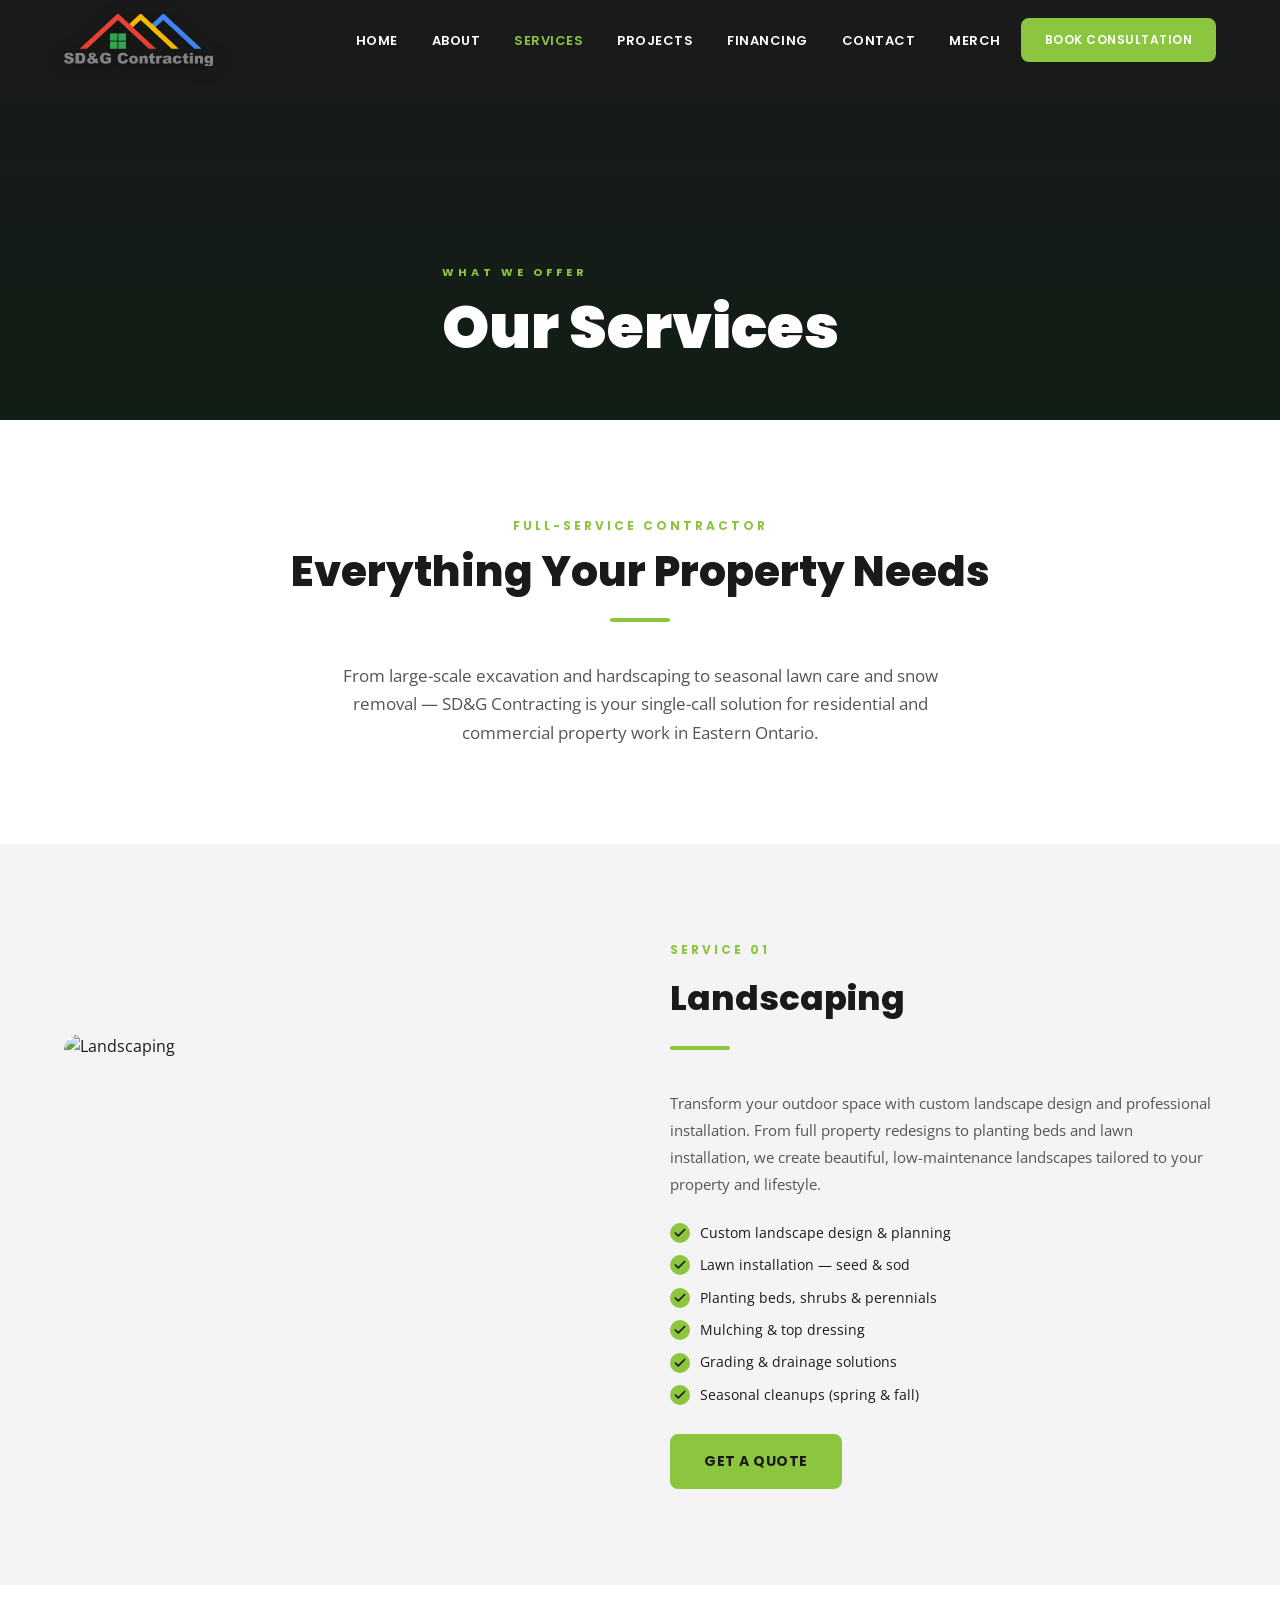
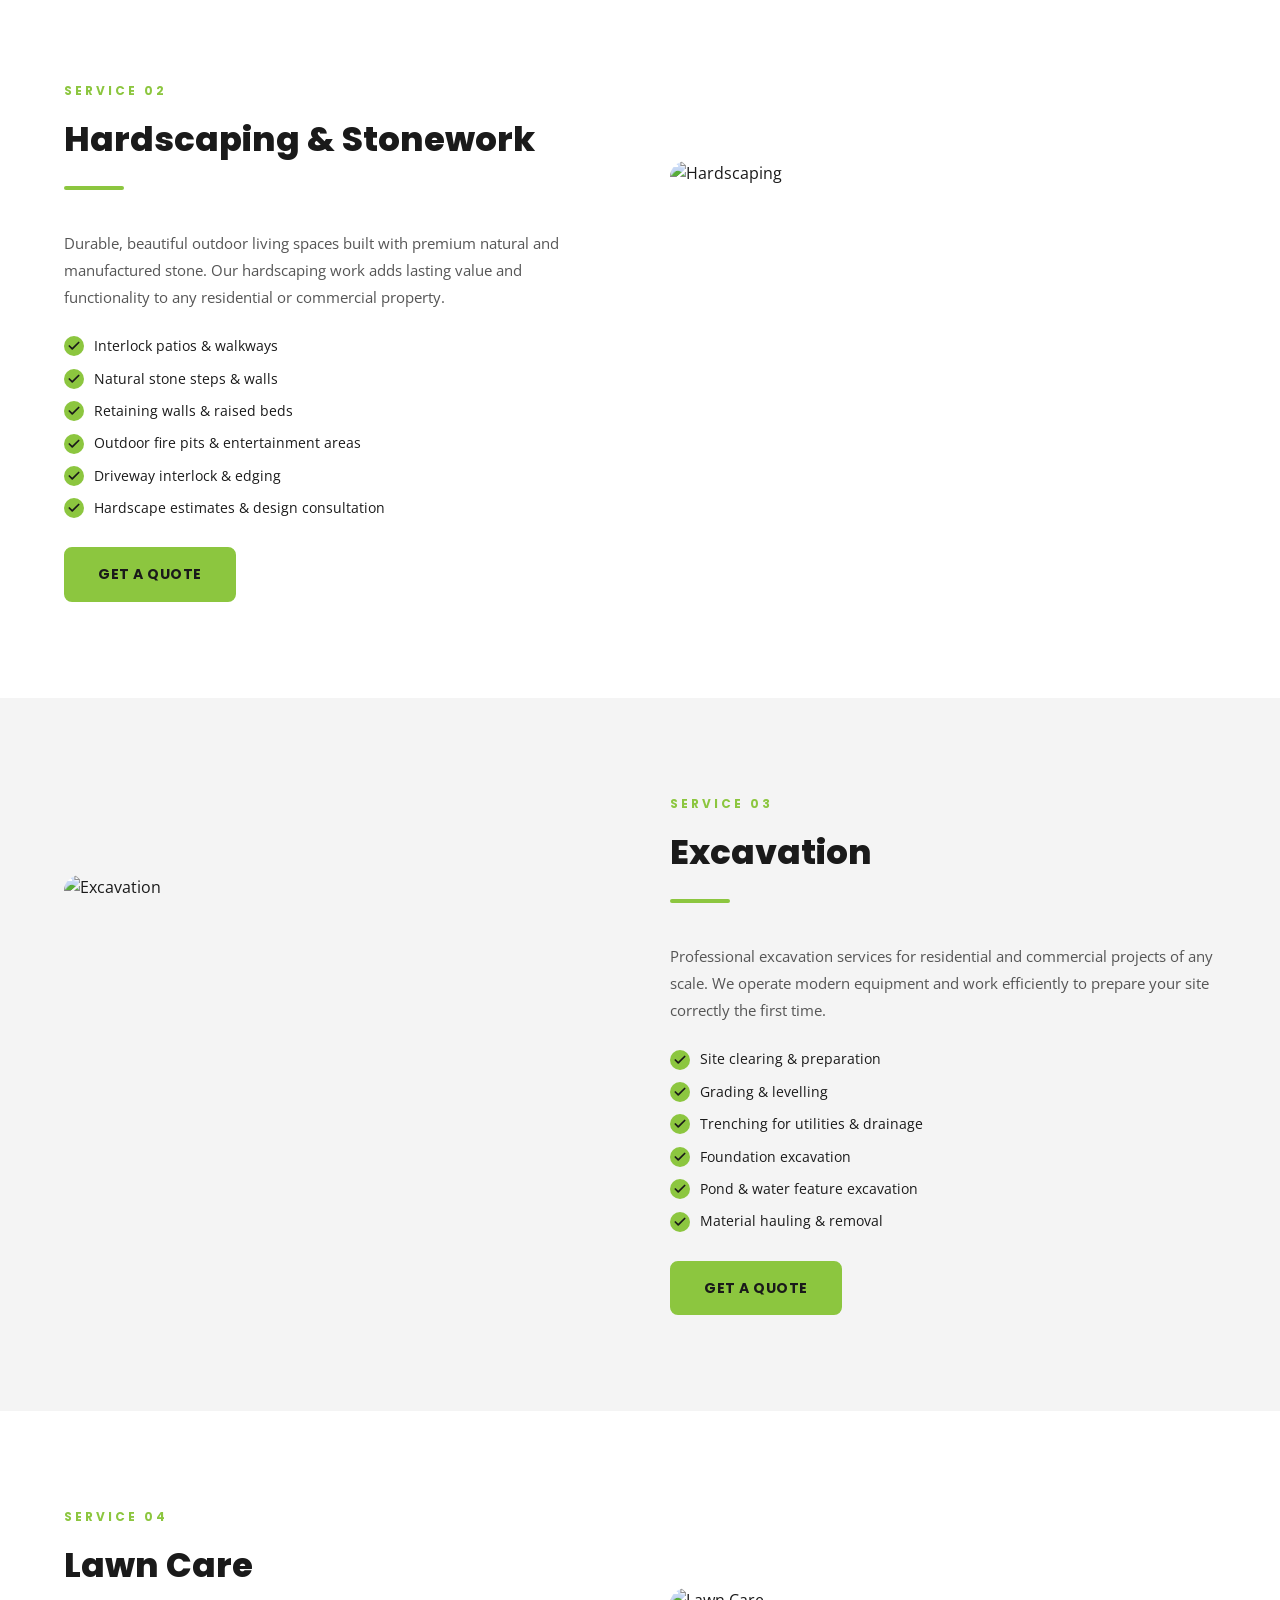
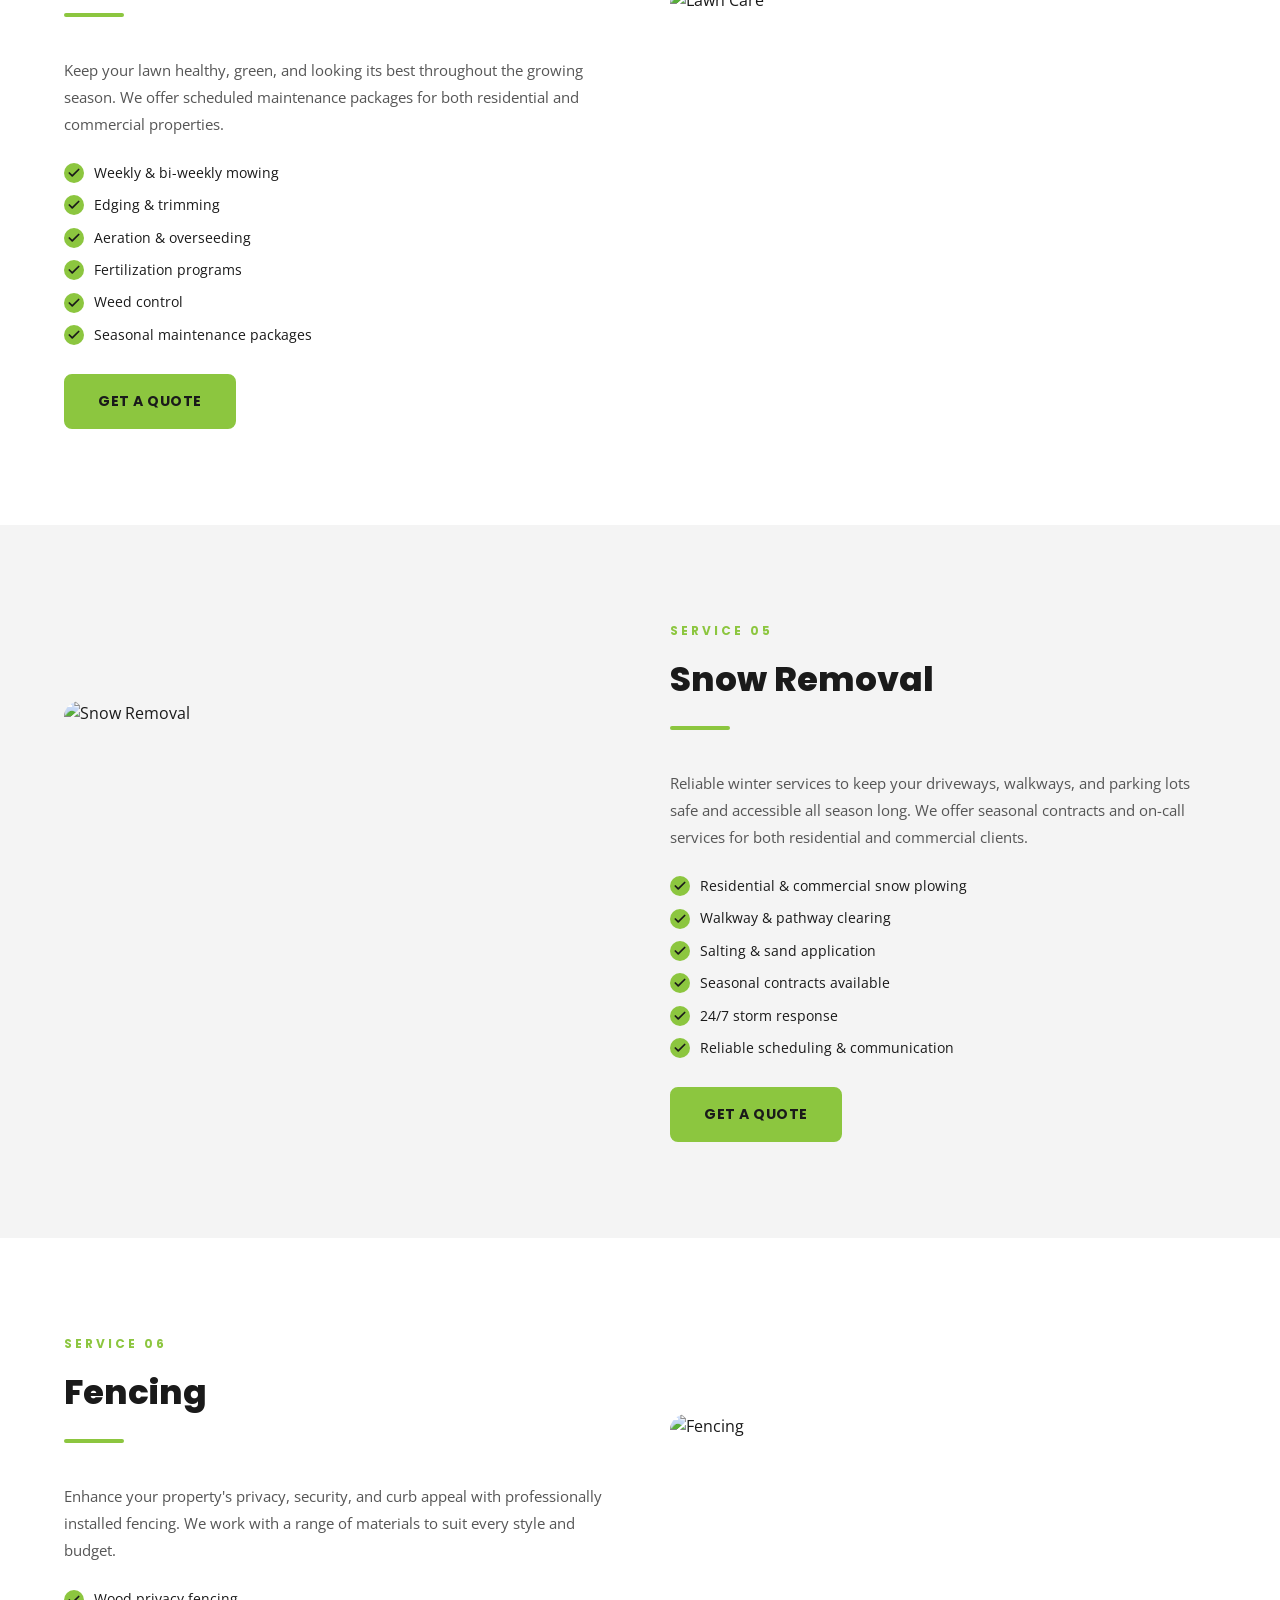
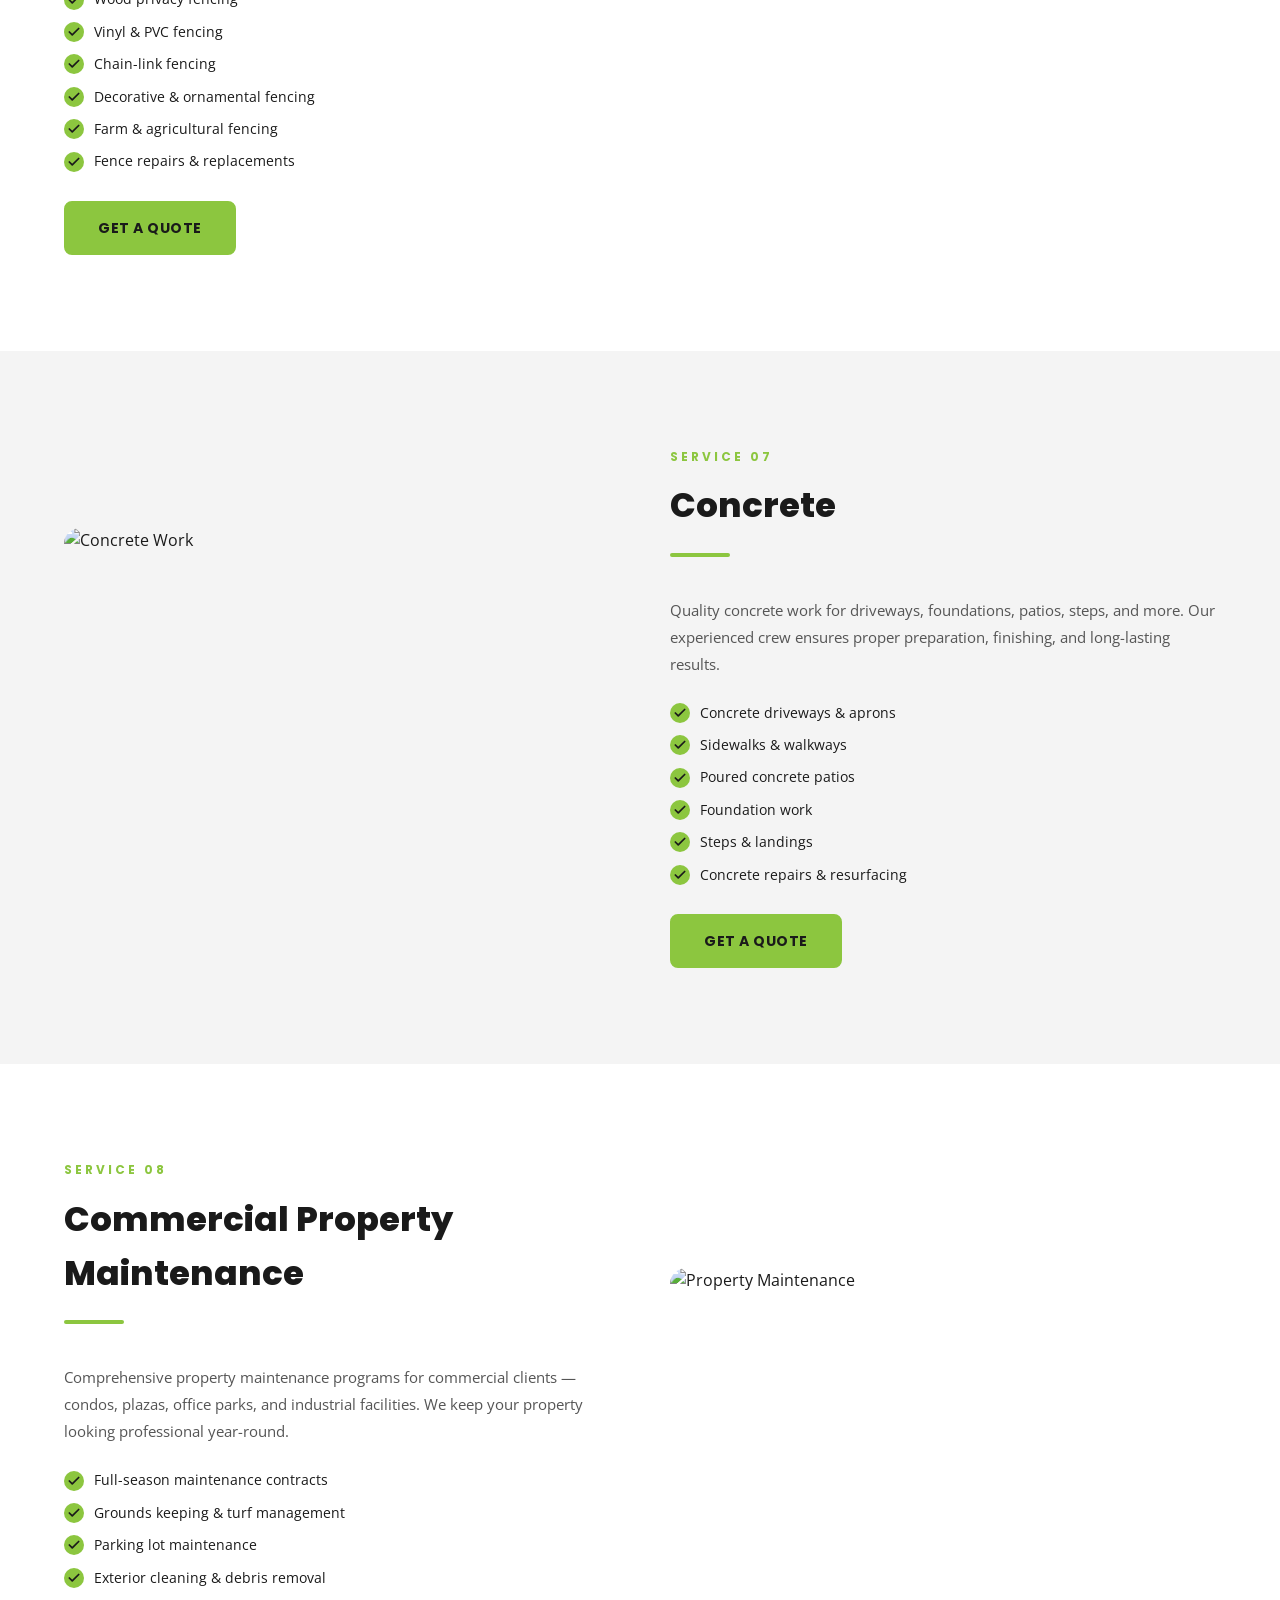
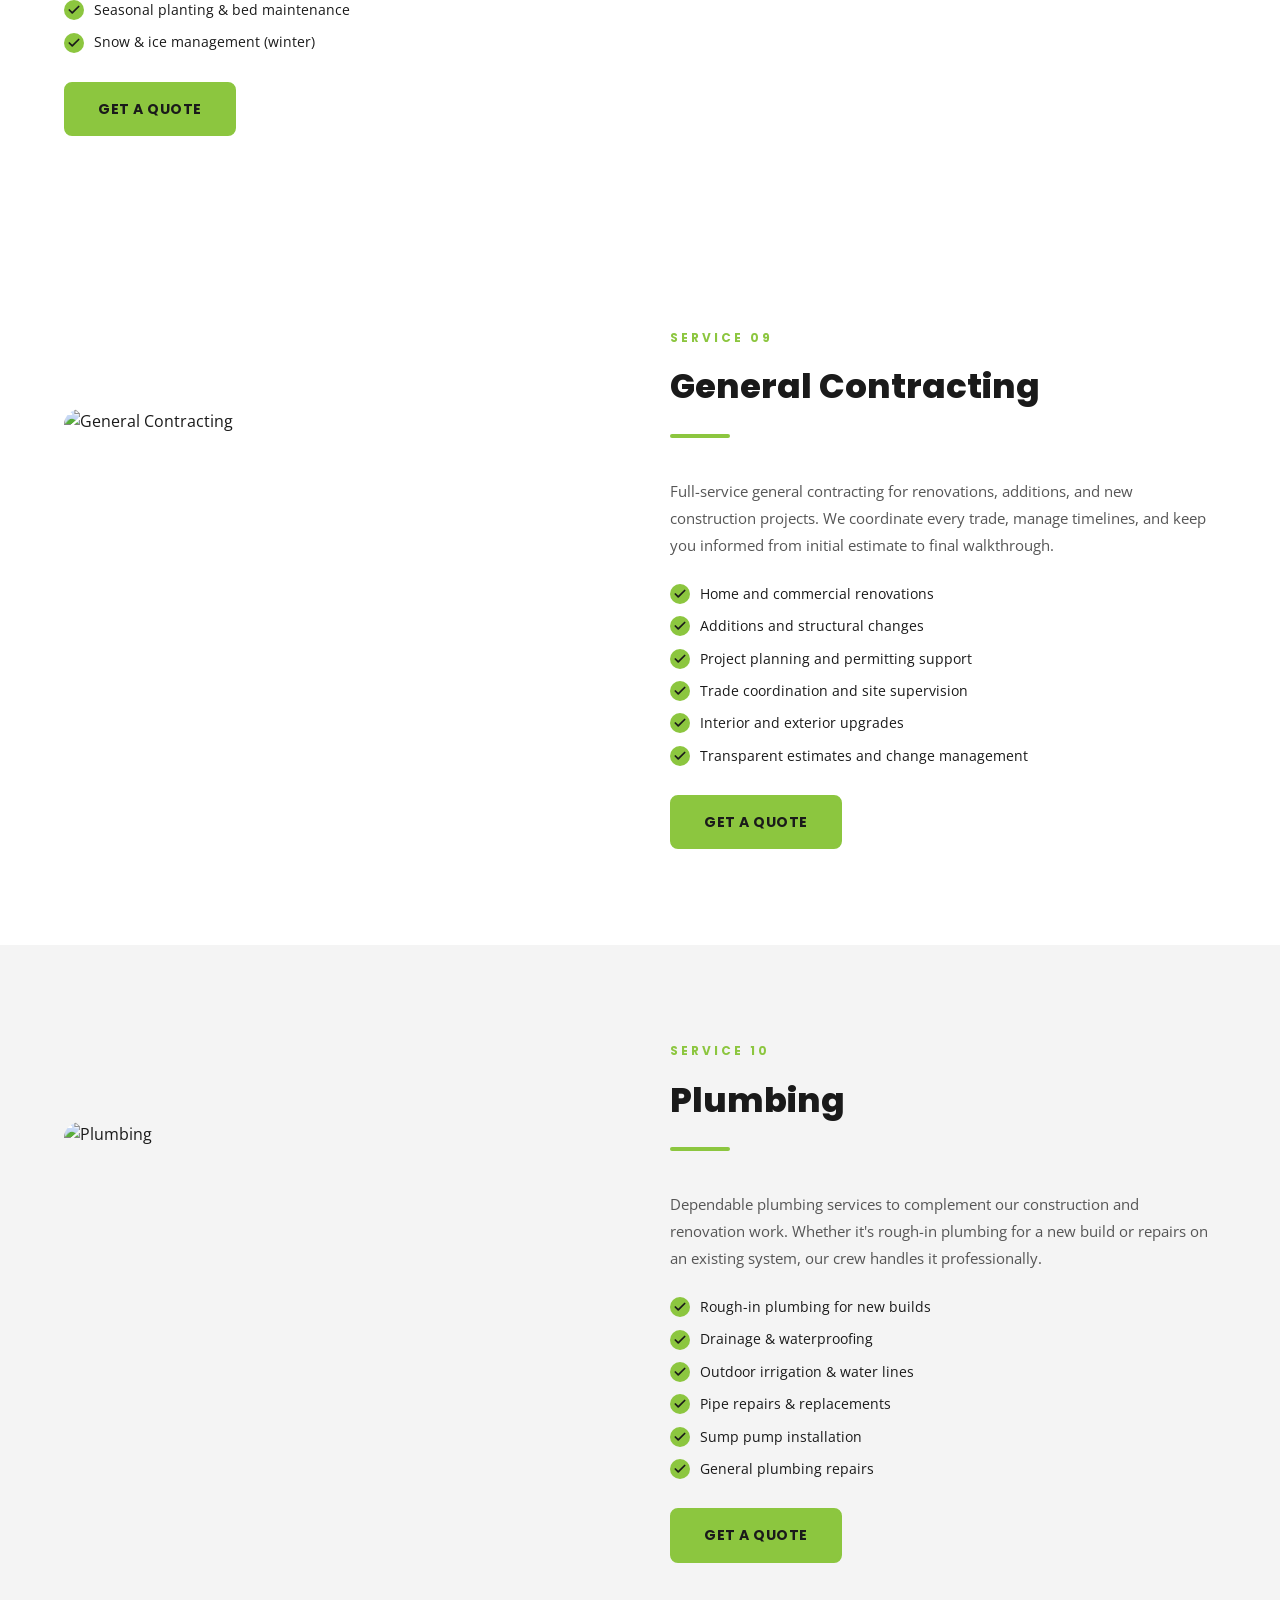
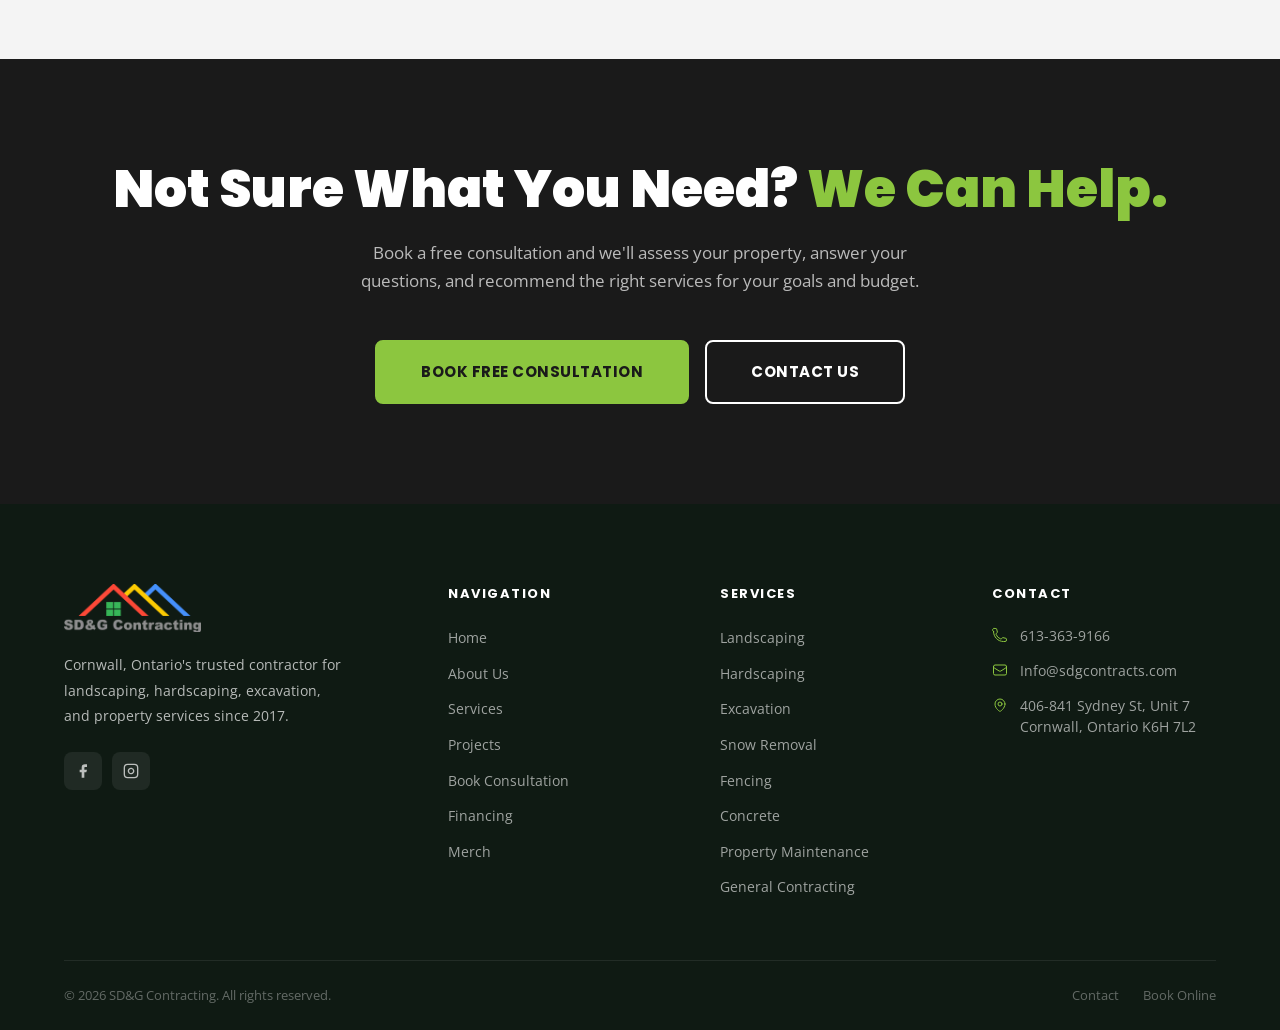
==== services.html @ ab98fd95 "Initial commit for SD&G Contracting website Made-with: Cursor" ====
<!DOCTYPE html>
<html lang="en">
<head>
  <meta charset="UTF-8" />
  <meta name="viewport" content="width=device-width, initial-scale=1.0" />
  <title>Services | SD&amp;G Contracting</title>
  <meta name="description" content="SD&amp;G Contracting offers landscaping, hardscaping, excavation, snow removal, fencing, concrete, plumbing, and property maintenance in Cornwall, Ontario." />
  <link rel="stylesheet" href="css/style.css" />
  <link rel="icon" type="image/png" href="brand_assets/SD&G Contracting Logo.png" />
</head>
<body>

<!-- NAVIGATION -->
<nav class="navbar" id="navbar">
  <div class="container">
    <a href="index.html" class="nav-logo">
      <img src="brand_assets/SD&G Contracting Logo.png" alt="SD&amp;G Contracting" />
    </a>
    <ul class="nav-links">
      <li><a href="index.html">Home</a></li>
      <li><a href="about.html">About</a></li>
      <li><a href="services.html" class="active">Services</a></li>
      <li><a href="projects.html">Projects</a></li>
      <li><a href="financing.html">Financing</a></li>
      <li><a href="contact.html">Contact</a></li>
      <li><a href="merch.html">Merch</a></li>
      <li><a href="book.html" class="btn btn-primary">Book Consultation</a></li>
    </ul>
    <button class="nav-toggle" aria-label="Toggle menu"><span></span><span></span><span></span></button>
  </div>
</nav>
<nav class="nav-mobile">
  <a href="index.html">Home</a>
  <a href="about.html">About</a>
  <a href="services.html" class="active">Services</a>
  <a href="projects.html">Projects</a>
  <a href="financing.html">Financing</a>
  <a href="contact.html">Contact</a>
  <a href="merch.html">Merch</a>
  <a href="book.html" class="btn btn-primary">Book Consultation</a>
</nav>

<!-- PAGE HERO -->
<section class="page-hero">
  <div class="page-hero-bg" style="background-image: url('https://images.pexels.com/photos/34031003/pexels-photo-34031003.jpeg?auto=compress&cs=tinysrgb&w=1600');"></div>
  <div class="page-hero-overlay"></div>
  <div class="container page-hero-content">
    <span class="page-hero-label">What We Offer</span>
    <h1 class="page-hero-title">Our Services</h1>
  </div>
</section>

<!-- INTRO -->
<section class="section">
  <div class="container text-center" style="max-width:760px;">
    <span class="section-label">Full-Service Contractor</span>
    <h2 class="section-title">Everything Your Property Needs</h2>
    <div class="divider divider--center"></div>
    <p class="section-subtitle">From large-scale excavation and hardscaping to seasonal lawn care and snow removal — SD&amp;G Contracting is your single-call solution for residential and commercial property work in Eastern Ontario.</p>
  </div>
</section>

<!-- SERVICE: LANDSCAPING -->
<section class="section section--gray" id="landscaping">
  <div class="container">
    <div class="service-row">
      <div class="service-row-img fade-up">
        <img src="https://images.pexels.com/photos/34031068/pexels-photo-34031068.jpeg?auto=compress&cs=tinysrgb&w=900" alt="Landscaping" loading="lazy" />
      </div>
      <div class="service-row-content fade-up">
        <span class="section-label">Service 01</span>
        <h2>Landscaping</h2>
        <div class="divider"></div>
        <p>Transform your outdoor space with custom landscape design and professional installation. From full property redesigns to planting beds and lawn installation, we create beautiful, low-maintenance landscapes tailored to your property and lifestyle.</p>
        <div class="service-features">
          <div class="service-feature-item">Custom landscape design &amp; planning</div>
          <div class="service-feature-item">Lawn installation — seed &amp; sod</div>
          <div class="service-feature-item">Planting beds, shrubs &amp; perennials</div>
          <div class="service-feature-item">Mulching &amp; top dressing</div>
          <div class="service-feature-item">Grading &amp; drainage solutions</div>
          <div class="service-feature-item">Seasonal cleanups (spring &amp; fall)</div>
        </div>
        <a href="book.html" class="btn btn-primary">Get a Quote</a>
      </div>
    </div>
  </div>
</section>

<!-- SERVICE: HARDSCAPING -->
<section class="section" id="hardscaping">
  <div class="container">
    <div class="service-row reverse">
      <div class="service-row-img fade-up">
        <img src="https://images.unsplash.com/photo-1600585154340-be6161a56a0c?w=900&q=80" alt="Hardscaping" loading="lazy" />
      </div>
      <div class="service-row-content fade-up">
        <span class="section-label">Service 02</span>
        <h2>Hardscaping &amp; Stonework</h2>
        <div class="divider"></div>
        <p>Durable, beautiful outdoor living spaces built with premium natural and manufactured stone. Our hardscaping work adds lasting value and functionality to any residential or commercial property.</p>
        <div class="service-features">
          <div class="service-feature-item">Interlock patios &amp; walkways</div>
          <div class="service-feature-item">Natural stone steps &amp; walls</div>
          <div class="service-feature-item">Retaining walls &amp; raised beds</div>
          <div class="service-feature-item">Outdoor fire pits &amp; entertainment areas</div>
          <div class="service-feature-item">Driveway interlock &amp; edging</div>
          <div class="service-feature-item">Hardscape estimates &amp; design consultation</div>
        </div>
        <a href="book.html" class="btn btn-primary">Get a Quote</a>
      </div>
    </div>
  </div>
</section>

<!-- SERVICE: EXCAVATION -->
<section class="section section--gray" id="excavation">
  <div class="container">
    <div class="service-row">
      <div class="service-row-img fade-up">
        <img src="https://images.pexels.com/photos/6245621/pexels-photo-6245621.jpeg?auto=compress&cs=tinysrgb&w=900" alt="Excavation" loading="lazy" />
      </div>
      <div class="service-row-content fade-up">
        <span class="section-label">Service 03</span>
        <h2>Excavation</h2>
        <div class="divider"></div>
        <p>Professional excavation services for residential and commercial projects of any scale. We operate modern equipment and work efficiently to prepare your site correctly the first time.</p>
        <div class="service-features">
          <div class="service-feature-item">Site clearing &amp; preparation</div>
          <div class="service-feature-item">Grading &amp; levelling</div>
          <div class="service-feature-item">Trenching for utilities &amp; drainage</div>
          <div class="service-feature-item">Foundation excavation</div>
          <div class="service-feature-item">Pond &amp; water feature excavation</div>
          <div class="service-feature-item">Material hauling &amp; removal</div>
        </div>
        <a href="book.html" class="btn btn-primary">Get a Quote</a>
      </div>
    </div>
  </div>
</section>

<!-- SERVICE: LAWN CARE -->
<section class="section" id="lawncare">
  <div class="container">
    <div class="service-row reverse">
      <div class="service-row-img fade-up">
        <img src="https://images.pexels.com/photos/6728919/pexels-photo-6728919.jpeg?auto=compress&cs=tinysrgb&w=900" alt="Lawn Care" loading="lazy" />
      </div>
      <div class="service-row-content fade-up">
        <span class="section-label">Service 04</span>
        <h2>Lawn Care</h2>
        <div class="divider"></div>
        <p>Keep your lawn healthy, green, and looking its best throughout the growing season. We offer scheduled maintenance packages for both residential and commercial properties.</p>
        <div class="service-features">
          <div class="service-feature-item">Weekly &amp; bi-weekly mowing</div>
          <div class="service-feature-item">Edging &amp; trimming</div>
          <div class="service-feature-item">Aeration &amp; overseeding</div>
          <div class="service-feature-item">Fertilization programs</div>
          <div class="service-feature-item">Weed control</div>
          <div class="service-feature-item">Seasonal maintenance packages</div>
        </div>
        <a href="book.html" class="btn btn-primary">Get a Quote</a>
      </div>
    </div>
  </div>
</section>

<!-- SERVICE: SNOW REMOVAL -->
<section class="section section--gray" id="snow">
  <div class="container">
    <div class="service-row">
      <div class="service-row-img fade-up">
        <img src="https://images.pexels.com/photos/6952450/pexels-photo-6952450.jpeg?auto=compress&cs=tinysrgb&w=900" alt="Snow Removal" loading="lazy" />
      </div>
      <div class="service-row-content fade-up">
        <span class="section-label">Service 05</span>
        <h2>Snow Removal</h2>
        <div class="divider"></div>
        <p>Reliable winter services to keep your driveways, walkways, and parking lots safe and accessible all season long. We offer seasonal contracts and on-call services for both residential and commercial clients.</p>
        <div class="service-features">
          <div class="service-feature-item">Residential &amp; commercial snow plowing</div>
          <div class="service-feature-item">Walkway &amp; pathway clearing</div>
          <div class="service-feature-item">Salting &amp; sand application</div>
          <div class="service-feature-item">Seasonal contracts available</div>
          <div class="service-feature-item">24/7 storm response</div>
          <div class="service-feature-item">Reliable scheduling &amp; communication</div>
        </div>
        <a href="book.html" class="btn btn-primary">Get a Quote</a>
      </div>
    </div>
  </div>
</section>

<!-- SERVICE: FENCING -->
<section class="section" id="fencing">
  <div class="container">
    <div class="service-row reverse">
      <div class="service-row-img fade-up">
        <img src="https://images.pexels.com/photos/6750192/pexels-photo-6750192.jpeg?auto=compress&cs=tinysrgb&w=900" alt="Fencing" loading="lazy" />
      </div>
      <div class="service-row-content fade-up">
        <span class="section-label">Service 06</span>
        <h2>Fencing</h2>
        <div class="divider"></div>
        <p>Enhance your property's privacy, security, and curb appeal with professionally installed fencing. We work with a range of materials to suit every style and budget.</p>
        <div class="service-features">
          <div class="service-feature-item">Wood privacy fencing</div>
          <div class="service-feature-item">Vinyl &amp; PVC fencing</div>
          <div class="service-feature-item">Chain-link fencing</div>
          <div class="service-feature-item">Decorative &amp; ornamental fencing</div>
          <div class="service-feature-item">Farm &amp; agricultural fencing</div>
          <div class="service-feature-item">Fence repairs &amp; replacements</div>
        </div>
        <a href="book.html" class="btn btn-primary">Get a Quote</a>
      </div>
    </div>
  </div>
</section>

<!-- SERVICE: CONCRETE -->
<section class="section section--gray" id="concrete">
  <div class="container">
    <div class="service-row">
      <div class="service-row-img fade-up">
        <img src="https://images.pexels.com/photos/2219024/pexels-photo-2219024.jpeg?auto=compress&cs=tinysrgb&w=900" alt="Concrete Work" loading="lazy" />
      </div>
      <div class="service-row-content fade-up">
        <span class="section-label">Service 07</span>
        <h2>Concrete</h2>
        <div class="divider"></div>
        <p>Quality concrete work for driveways, foundations, patios, steps, and more. Our experienced crew ensures proper preparation, finishing, and long-lasting results.</p>
        <div class="service-features">
          <div class="service-feature-item">Concrete driveways &amp; aprons</div>
          <div class="service-feature-item">Sidewalks &amp; walkways</div>
          <div class="service-feature-item">Poured concrete patios</div>
          <div class="service-feature-item">Foundation work</div>
          <div class="service-feature-item">Steps &amp; landings</div>
          <div class="service-feature-item">Concrete repairs &amp; resurfacing</div>
        </div>
        <a href="book.html" class="btn btn-primary">Get a Quote</a>
      </div>
    </div>
  </div>
</section>

<!-- SERVICE: PROPERTY MAINTENANCE -->
<section class="section" id="maintenance">
  <div class="container">
    <div class="service-row reverse">
      <div class="service-row-img fade-up">
        <img src="https://images.pexels.com/photos/6474471/pexels-photo-6474471.jpeg?auto=compress&cs=tinysrgb&w=900" alt="Property Maintenance" loading="lazy" />
      </div>
      <div class="service-row-content fade-up">
        <span class="section-label">Service 08</span>
        <h2>Commercial Property Maintenance</h2>
        <div class="divider"></div>
        <p>Comprehensive property maintenance programs for commercial clients — condos, plazas, office parks, and industrial facilities. We keep your property looking professional year-round.</p>
        <div class="service-features">
          <div class="service-feature-item">Full-season maintenance contracts</div>
          <div class="service-feature-item">Grounds keeping &amp; turf management</div>
          <div class="service-feature-item">Parking lot maintenance</div>
          <div class="service-feature-item">Exterior cleaning &amp; debris removal</div>
          <div class="service-feature-item">Seasonal planting &amp; bed maintenance</div>
          <div class="service-feature-item">Snow &amp; ice management (winter)</div>
        </div>
        <a href="book.html" class="btn btn-primary">Get a Quote</a>
      </div>
    </div>
  </div>
</section>

<!-- SERVICE: GENERAL CONTRACTING -->
<section class="section" id="general-contracting">
  <div class="container">
    <div class="service-row">
      <div class="service-row-img fade-up">
        <img src="https://images.pexels.com/photos/4246120/pexels-photo-4246120.jpeg?auto=compress&cs=tinysrgb&w=900" alt="General Contracting" loading="lazy" />
      </div>
      <div class="service-row-content fade-up">
        <span class="section-label">Service 09</span>
        <h2>General Contracting</h2>
        <div class="divider"></div>
        <p>Full-service general contracting for renovations, additions, and new construction projects. We coordinate every trade, manage timelines, and keep you informed from initial estimate to final walkthrough.</p>
        <div class="service-features">
          <div class="service-feature-item">Home and commercial renovations</div>
          <div class="service-feature-item">Additions and structural changes</div>
          <div class="service-feature-item">Project planning and permitting support</div>
          <div class="service-feature-item">Trade coordination and site supervision</div>
          <div class="service-feature-item">Interior and exterior upgrades</div>
          <div class="service-feature-item">Transparent estimates and change management</div>
        </div>
        <a href="book.html" class="btn btn-primary">Get a Quote</a>
      </div>
    </div>
  </div>
</section>

<!-- SERVICE: PLUMBING -->
<section class="section section--gray" id="plumbing">
  <div class="container">
    <div class="service-row">
      <div class="service-row-img fade-up">
        <img src="https://loremflickr.com/900/500/plumbing,pipes,plumber/all?lock=9" alt="Plumbing" loading="lazy" />
      </div>
      <div class="service-row-content fade-up">
        <span class="section-label">Service 10</span>
        <h2>Plumbing</h2>
        <div class="divider"></div>
        <p>Dependable plumbing services to complement our construction and renovation work. Whether it's rough-in plumbing for a new build or repairs on an existing system, our crew handles it professionally.</p>
        <div class="service-features">
          <div class="service-feature-item">Rough-in plumbing for new builds</div>
          <div class="service-feature-item">Drainage &amp; waterproofing</div>
          <div class="service-feature-item">Outdoor irrigation &amp; water lines</div>
          <div class="service-feature-item">Pipe repairs &amp; replacements</div>
          <div class="service-feature-item">Sump pump installation</div>
          <div class="service-feature-item">General plumbing repairs</div>
        </div>
        <a href="book.html" class="btn btn-primary">Get a Quote</a>
      </div>
    </div>
  </div>
</section>

<!-- CTA -->
<section class="cta-section">
  <div class="container">
    <h2>Not Sure What You Need? <span>We Can Help.</span></h2>
    <p>Book a free consultation and we'll assess your property, answer your questions, and recommend the right services for your goals and budget.</p>
    <div class="cta-buttons">
      <a href="book.html" class="btn btn-primary btn-lg">Book Free Consultation</a>
      <a href="contact.html" class="btn btn-outline btn-lg">Contact Us</a>
    </div>
  </div>
</section>

<!-- FOOTER -->
<footer class="footer">
  <div class="container">
    <div class="footer-grid">
      <div class="footer-brand">
        <img src="brand_assets/SD&G Contracting Logo.png" alt="SD&amp;G Contracting" />
        <p>Cornwall, Ontario's trusted contractor for landscaping, hardscaping, excavation, and property services since 2017.</p>
        <div class="footer-social">
          <a href="https://www.facebook.com/sdgcontract/" target="_blank" rel="noopener" aria-label="Facebook"><svg xmlns="http://www.w3.org/2000/svg" viewBox="0 0 24 24" fill="currentColor"><path d="M18 2h-3a5 5 0 00-5 5v3H7v4h3v8h4v-8h3l1-4h-4V7a1 1 0 011-1h3z"/></svg></a>
          <a href="https://www.instagram.com/sdgcontracts/" target="_blank" rel="noopener" aria-label="Instagram"><svg xmlns="http://www.w3.org/2000/svg" viewBox="0 0 24 24" fill="none" stroke="currentColor" stroke-width="2"><rect x="2" y="2" width="20" height="20" rx="5" ry="5"/><path d="M16 11.37A4 4 0 1112.63 8 4 4 0 0116 11.37z"/><line x1="17.5" y1="6.5" x2="17.51" y2="6.5"/></svg></a>
        </div>
      </div>
      <div class="footer-col">
        <h4>Navigation</h4>
        <ul>
          <li><a href="index.html">Home</a></li>
          <li><a href="about.html">About Us</a></li>
          <li><a href="services.html">Services</a></li>
          <li><a href="projects.html">Projects</a></li>
          <li><a href="book.html">Book Consultation</a></li>
          <li><a href="financing.html">Financing</a></li>
          <li><a href="merch.html">Merch</a></li>
        </ul>
      </div>
      <div class="footer-col">
        <h4>Services</h4>
        <ul>
          <li><a href="#landscaping">Landscaping</a></li>
          <li><a href="#hardscaping">Hardscaping</a></li>
          <li><a href="#excavation">Excavation</a></li>
          <li><a href="#snow">Snow Removal</a></li>
          <li><a href="#fencing">Fencing</a></li>
          <li><a href="#concrete">Concrete</a></li>
          <li><a href="#maintenance">Property Maintenance</a></li>
          <li><a href="#general-contracting">General Contracting</a></li>
        </ul>
      </div>
      <div class="footer-col">
        <h4>Contact</h4>
        <div class="footer-contact-item">
          <svg xmlns="http://www.w3.org/2000/svg" fill="none" viewBox="0 0 24 24" stroke-width="1.5" stroke="currentColor"><path stroke-linecap="round" stroke-linejoin="round" d="M2.25 6.75c0 8.284 6.716 15 15 15h2.25a2.25 2.25 0 002.25-2.25v-1.372c0-.516-.351-.966-.852-1.091l-4.423-1.106c-.44-.11-.902.055-1.173.417l-.97 1.293c-.282.376-.769.542-1.21.38a12.035 12.035 0 01-7.143-7.143c-.162-.441.004-.928.38-1.21l1.293-.97c.363-.271.527-.734.417-1.173L6.963 3.102a1.125 1.125 0 00-1.091-.852H4.5A2.25 2.25 0 002.25 6.75z" /></svg>
          <a href="tel:6133639166">613-363-9166</a>
        </div>
        <div class="footer-contact-item">
          <svg xmlns="http://www.w3.org/2000/svg" fill="none" viewBox="0 0 24 24" stroke-width="1.5" stroke="currentColor"><path stroke-linecap="round" stroke-linejoin="round" d="M21.75 6.75v10.5a2.25 2.25 0 01-2.25 2.25h-15a2.25 2.25 0 01-2.25-2.25V6.75m19.5 0A2.25 2.25 0 0019.5 4.5h-15a2.25 2.25 0 00-2.25 2.25m19.5 0v.243a2.25 2.25 0 01-1.07 1.916l-7.5 4.615a2.25 2.25 0 01-2.36 0L3.32 8.91a2.25 2.25 0 01-1.07-1.916V6.75" /></svg>
          <a href="mailto:Info@sdgcontracts.com">Info@sdgcontracts.com</a>
        </div>
        <div class="footer-contact-item">
          <svg xmlns="http://www.w3.org/2000/svg" fill="none" viewBox="0 0 24 24" stroke-width="1.5" stroke="currentColor"><path stroke-linecap="round" stroke-linejoin="round" d="M15 10.5a3 3 0 11-6 0 3 3 0 016 0z" /><path stroke-linecap="round" stroke-linejoin="round" d="M19.5 10.5c0 7.142-7.5 11.25-7.5 11.25S4.5 17.642 4.5 10.5a7.5 7.5 0 1115 0z" /></svg>
          <span>406-841 Sydney St, Unit 7<br />Cornwall, Ontario K6H 7L2</span>
        </div>
      </div>
    </div>
    <div class="footer-bottom">
      <p>&copy; 2026 SD&amp;G Contracting. All rights reserved.</p>
      <div class="footer-bottom-links">
        <a href="contact.html">Contact</a>
        <a href="book.html">Book Online</a>
      </div>
    </div>
  </div>
</footer>

<script src="js/main.js"></script>
</body>
</html>
---- css/style.css ----
/* ============================================================
   SD&G Contracting — Main Stylesheet
   Modern Contractor Design
   ============================================================ */

/* --- Google Fonts Import --- */
@import url('https://fonts.googleapis.com/css2?family=Poppins:wght@400;500;600;700;800;900&family=Open+Sans:wght@400;500;600&display=swap');

/* --- CSS Custom Properties --- */
:root {
  --green-dark:    #1f3d2b;
  --green-accent:  #8cc63f;
  --charcoal:      #1a1a1a;
  --gray-light:    #f4f4f4;
  --gray-mid:      #e0e0e0;
  --gray-text:     #555555;
  --white:         #ffffff;
  --overlay:       rgba(15, 30, 20, 0.65);

  --font-head:     'Poppins', sans-serif;
  --font-body:     'Open Sans', sans-serif;

  --radius:        8px;
  --radius-lg:     16px;
  --shadow:        0 4px 20px rgba(0,0,0,0.10);
  --shadow-lg:     0 8px 40px rgba(0,0,0,0.18);
  --transition:    0.3s ease;

  --max-width:     1200px;
  --nav-height:    80px;
}

/* --- Reset & Base --- */
*, *::before, *::after { box-sizing: border-box; margin: 0; padding: 0; }

html { scroll-behavior: smooth; font-size: 16px; }

body {
  font-family: var(--font-body);
  color: var(--charcoal);
  background: var(--white);
  line-height: 1.6;
  overflow-x: hidden;
}

img { max-width: 100%; display: block; }
a  { text-decoration: none; color: inherit; }
ul { list-style: none; }

/* --- Utility --- */
.container {
  max-width: var(--max-width);
  margin: 0 auto;
  padding: 0 24px;
}

.section {
  padding: 96px 0;
}

.section--gray {
  background: var(--gray-light);
}

.section--dark {
  background: var(--green-dark);
  color: var(--white);
}

.section--charcoal {
  background: var(--charcoal);
  color: var(--white);
}

.section-label {
  font-family: var(--font-head);
  font-size: 12px;
  font-weight: 700;
  letter-spacing: 3px;
  text-transform: uppercase;
  color: var(--green-accent);
  margin-bottom: 12px;
  display: block;
}

.section-title {
  font-family: var(--font-head);
  font-size: clamp(28px, 4vw, 42px);
  font-weight: 800;
  line-height: 1.2;
  color: var(--charcoal);
  margin-bottom: 16px;
}

.section-title--white { color: var(--white); }

.section-subtitle {
  font-size: 17px;
  color: var(--gray-text);
  max-width: 600px;
  line-height: 1.7;
}

.section-subtitle--white { color: rgba(255,255,255,0.75); }

.text-center { text-align: center; }
.text-center .section-subtitle { margin: 0 auto; }

.divider {
  width: 60px;
  height: 4px;
  background: var(--green-accent);
  border-radius: 2px;
  margin: 20px 0 40px;
}

.divider--center { margin-left: auto; margin-right: auto; }

/* --- Buttons --- */
.btn {
  display: inline-flex;
  align-items: center;
  gap: 8px;
  padding: 14px 32px;
  border-radius: var(--radius);
  font-family: var(--font-head);
  font-size: 14px;
  font-weight: 700;
  letter-spacing: 0.5px;
  text-transform: uppercase;
  cursor: pointer;
  border: 2px solid transparent;
  transition: all var(--transition);
  white-space: nowrap;
}

.btn-primary {
  background: var(--green-accent);
  color: var(--charcoal);
  border-color: var(--green-accent);
}
.btn-primary:hover {
  background: #79b030;
  border-color: #79b030;
  transform: translateY(-2px);
  box-shadow: 0 6px 20px rgba(140,198,63,0.35);
}

.btn-outline {
  background: transparent;
  color: var(--white);
  border-color: var(--white);
}
.btn-outline:hover {
  background: var(--white);
  color: var(--charcoal);
  transform: translateY(-2px);
}

.btn-dark {
  background: var(--green-dark);
  color: var(--white);
  border-color: var(--green-dark);
}
.btn-dark:hover {
  background: #162d1f;
  border-color: #162d1f;
  transform: translateY(-2px);
  box-shadow: 0 6px 20px rgba(31,61,43,0.35);
}

.btn-lg {
  padding: 18px 44px;
  font-size: 15px;
}

/* ============================================================
   NAVIGATION
   ============================================================ */
.navbar {
  position: fixed;
  top: 0; left: 0; right: 0;
  height: var(--nav-height);
  z-index: 1000;
  transition: background var(--transition), box-shadow var(--transition);
  background: transparent;
}

.navbar.scrolled {
  background: var(--charcoal);
  box-shadow: 0 2px 20px rgba(0,0,0,0.3);
}

.navbar .container {
  height: 100%;
  display: flex;
  align-items: center;
  justify-content: space-between;
}

.nav-logo img {
  height: 52px;
  width: auto;
  filter: drop-shadow(0 2px 8px rgba(0,0,0,0.4));
}

.nav-links {
  display: flex;
  align-items: center;
  gap: 6px;
}

.nav-links a {
  font-family: var(--font-head);
  font-size: 13px;
  font-weight: 600;
  letter-spacing: 0.5px;
  color: var(--white);
  padding: 8px 14px;
  border-radius: var(--radius);
  transition: color var(--transition), background var(--transition);
  text-transform: uppercase;
}

.nav-links a:not(.btn):hover,
.nav-links a:not(.btn).active {
  color: var(--green-accent);
}

.nav-links .btn {
  padding: 10px 22px;
  font-size: 12px;
}

.nav-toggle {
  display: none;
  flex-direction: column;
  gap: 5px;
  cursor: pointer;
  padding: 4px;
}

.nav-toggle span {
  display: block;
  width: 26px;
  height: 2px;
  background: var(--white);
  border-radius: 2px;
  transition: all var(--transition);
}

.nav-toggle.open span:nth-child(1) { transform: translateY(7px) rotate(45deg); }
.nav-toggle.open span:nth-child(2) { opacity: 0; }
.nav-toggle.open span:nth-child(3) { transform: translateY(-7px) rotate(-45deg); }

/* Mobile nav */
.nav-mobile {
  display: none;
  position: fixed;
  top: var(--nav-height);
  left: 0; right: 0;
  background: var(--charcoal);
  padding: 24px;
  flex-direction: column;
  gap: 4px;
  z-index: 999;
  box-shadow: 0 8px 32px rgba(0,0,0,0.4);
}

.nav-mobile.open { display: flex; }

.nav-mobile a {
  font-family: var(--font-head);
  font-size: 14px;
  font-weight: 600;
  color: var(--white);
  padding: 14px 16px;
  border-radius: var(--radius);
  border-bottom: 1px solid rgba(255,255,255,0.07);
  text-transform: uppercase;
  letter-spacing: 0.5px;
  transition: color var(--transition), background var(--transition);
}

.nav-mobile a:not(.btn):hover,
.nav-mobile a:not(.btn).active {
  color: var(--green-accent);
  background: rgba(140,198,63,0.08);
}

.nav-mobile .btn {
  margin-top: 12px;
  text-align: center;
  justify-content: center;
}

/* ============================================================
   HERO SECTIONS
   ============================================================ */
.hero {
  position: relative;
  min-height: 100vh;
  display: flex;
  align-items: center;
  justify-content: center;
  overflow: hidden;
  background: var(--charcoal);
}

.hero-bg {
  position: absolute;
  inset: 0;
  background-size: cover;
  background-position: center;
  background-attachment: fixed;
}

.hero-overlay {
  position: absolute;
  inset: 0;
  background: var(--overlay);
}

.hero-content {
  position: relative;
  z-index: 2;
  text-align: center;
  padding: 0 24px;
  max-width: 900px;
  margin: 0 auto;
}

.hero-label {
  display: inline-block;
  font-family: var(--font-head);
  font-size: 12px;
  font-weight: 700;
  letter-spacing: 4px;
  text-transform: uppercase;
  color: var(--green-accent);
  background: rgba(140,198,63,0.12);
  border: 1px solid rgba(140,198,63,0.3);
  padding: 8px 20px;
  border-radius: 40px;
  margin-bottom: 28px;
}

.hero-title {
  font-family: var(--font-head);
  font-size: clamp(40px, 7vw, 80px);
  font-weight: 900;
  line-height: 1.05;
  color: var(--white);
  margin-bottom: 24px;
  text-shadow: 0 2px 20px rgba(0,0,0,0.3);
}

.hero-title span {
  color: var(--green-accent);
  animation: subtleGlow 3s ease-in-out infinite;
}

@keyframes subtleGlow {
  0%, 100% { text-shadow: 0 0 8px rgba(140, 198, 63, 0.3); }
  50%       { text-shadow: 0 0 18px rgba(140, 198, 63, 0.65), 0 0 35px rgba(140, 198, 63, 0.2); }
}

.hero-subtitle {
  font-size: clamp(16px, 2vw, 20px);
  color: rgba(255,255,255,0.85);
  margin-bottom: 44px;
  line-height: 1.7;
  max-width: 640px;
  margin-left: auto;
  margin-right: auto;
}

.hero-cta {
  display: flex;
  gap: 16px;
  justify-content: center;
  flex-wrap: wrap;
}

.hero-scroll {
  position: absolute;
  bottom: 36px;
  left: 50%;
  transform: translateX(-50%);
  z-index: 2;
  display: flex;
  flex-direction: column;
  align-items: center;
  gap: 8px;
  color: rgba(255,255,255,0.5);
  font-size: 11px;
  font-family: var(--font-head);
  letter-spacing: 2px;
  text-transform: uppercase;
  animation: scrollBounce 2s infinite;
}

.hero-scroll svg {
  width: 20px;
  height: 20px;
}

@keyframes scrollBounce {
  0%, 100% { transform: translateX(-50%) translateY(0); }
  50%       { transform: translateX(-50%) translateY(6px); }
}

/* Page hero (shorter, for inner pages) */
.page-hero {
  position: relative;
  height: 420px;
  display: flex;
  align-items: flex-end;
  padding-bottom: 60px;
  overflow: hidden;
  background: var(--charcoal);
}

.page-hero-bg {
  position: absolute;
  inset: 0;
  background-size: cover;
  background-position: center;
}

.page-hero-overlay {
  position: absolute;
  inset: 0;
  background: linear-gradient(to top, rgba(15,30,20,0.85) 0%, rgba(15,30,20,0.4) 60%, transparent 100%);
}

.page-hero-content {
  position: relative;
  z-index: 2;
}

.page-hero-label {
  font-family: var(--font-head);
  font-size: 11px;
  font-weight: 700;
  letter-spacing: 4px;
  text-transform: uppercase;
  color: var(--green-accent);
  margin-bottom: 12px;
  display: block;
}

.page-hero-title {
  font-family: var(--font-head);
  font-size: clamp(36px, 5vw, 60px);
  font-weight: 900;
  color: var(--white);
  line-height: 1.1;
}

/* ============================================================
   STATS BAR
   ============================================================ */
.stats-bar {
  background: var(--green-dark);
  padding: 0;
}

.stats-bar .container {
  display: grid;
  grid-template-columns: repeat(4, 1fr);
}

.stat-item {
  padding: 36px 24px;
  text-align: center;
  border-right: 1px solid rgba(255,255,255,0.1);
}

.stat-item:last-child { border-right: none; }

.stat-number {
  font-family: var(--font-head);
  font-size: clamp(30px, 4vw, 48px);
  font-weight: 900;
  color: var(--green-accent);
  line-height: 1;
  margin-bottom: 6px;
}

.stat-label {
  font-size: 13px;
  color: rgba(255,255,255,0.7);
  font-weight: 500;
  text-transform: uppercase;
  letter-spacing: 1px;
}

/* ============================================================
   SERVICE CARDS
   ============================================================ */
.services-grid {
  display: grid;
  grid-template-columns: repeat(3, 1fr);
  gap: 28px;
}

.service-card {
  background: var(--white);
  border-radius: var(--radius-lg);
  overflow: hidden;
  box-shadow: var(--shadow);
  transition: transform var(--transition), box-shadow var(--transition);
  display: flex;
  flex-direction: column;
}

.service-card:hover {
  transform: translateY(-6px);
  box-shadow: var(--shadow-lg);
}

.service-card-img {
  width: 100%;
  height: 220px;
  object-fit: cover;
  background: var(--gray-mid);
}

.service-card-body {
  padding: 28px;
  flex: 1;
  display: flex;
  flex-direction: column;
}

.service-card-icon {
  width: 48px;
  height: 48px;
  background: rgba(140,198,63,0.12);
  border-radius: var(--radius);
  display: flex;
  align-items: center;
  justify-content: center;
  margin-bottom: 16px;
}

.service-card-icon svg {
  width: 24px;
  height: 24px;
  color: var(--green-accent);
  stroke: var(--green-accent);
}

.service-card-title {
  font-family: var(--font-head);
  font-size: 18px;
  font-weight: 700;
  color: var(--charcoal);
  margin-bottom: 10px;
}

.service-card-desc {
  font-size: 14px;
  color: var(--gray-text);
  line-height: 1.7;
  flex: 1;
  margin-bottom: 20px;
}

.service-card-link {
  font-family: var(--font-head);
  font-size: 13px;
  font-weight: 700;
  color: var(--green-dark);
  text-transform: uppercase;
  letter-spacing: 0.5px;
  display: inline-flex;
  align-items: center;
  gap: 6px;
  transition: gap var(--transition), color var(--transition);
}

.service-card-link:hover {
  color: var(--green-accent);
  gap: 10px;
}

.service-card-link svg {
  width: 16px; height: 16px;
}

/* ============================================================
   PROJECT GRID
   ============================================================ */
.filter-bar {
  display: flex;
  gap: 10px;
  flex-wrap: wrap;
  margin-bottom: 44px;
}

.filter-btn {
  font-family: var(--font-head);
  font-size: 12px;
  font-weight: 700;
  letter-spacing: 0.5px;
  text-transform: uppercase;
  padding: 10px 20px;
  border-radius: 40px;
  border: 2px solid var(--gray-mid);
  background: transparent;
  color: var(--gray-text);
  cursor: pointer;
  transition: all var(--transition);
}

.filter-btn:hover,
.filter-btn.active {
  background: var(--green-dark);
  border-color: var(--green-dark);
  color: var(--white);
}

.projects-grid {
  display: grid;
  grid-template-columns: repeat(3, 1fr);
  gap: 24px;
}

.project-card {
  position: relative;
  border-radius: var(--radius-lg);
  overflow: hidden;
  aspect-ratio: 4/3;
  background: var(--gray-mid);
  cursor: pointer;
}

.project-card img {
  width: 100%;
  height: 100%;
  object-fit: cover;
  transition: transform 0.5s ease;
}

.project-card:hover img {
  transform: scale(1.06);
}

.project-card-overlay {
  position: absolute;
  inset: 0;
  background: linear-gradient(to top, rgba(15,30,20,0.85) 0%, transparent 60%);
  opacity: 0;
  transition: opacity var(--transition);
  display: flex;
  align-items: flex-end;
  padding: 24px;
}

.project-card:hover .project-card-overlay { opacity: 1; }

.project-card-info {
  color: var(--white);
}

.project-card-category {
  font-family: var(--font-head);
  font-size: 11px;
  font-weight: 700;
  letter-spacing: 2px;
  text-transform: uppercase;
  color: var(--green-accent);
  margin-bottom: 4px;
}

.project-card-title {
  font-family: var(--font-head);
  font-size: 16px;
  font-weight: 700;
}

/* ============================================================
   WHY CHOOSE US
   ============================================================ */
.why-grid {
  display: grid;
  grid-template-columns: repeat(2, 1fr);
  gap: 0;
}

.why-content {
  padding: 80px 64px;
  display: flex;
  flex-direction: column;
  justify-content: center;
}

.why-image {
  position: relative;
  overflow: hidden;
}

.why-image img {
  width: 100%;
  height: 100%;
  object-fit: cover;
}

.why-features {
  display: flex;
  flex-direction: column;
  gap: 28px;
  margin-top: 40px;
}

.why-feature {
  display: flex;
  gap: 20px;
  align-items: flex-start;
}

.why-feature-icon {
  width: 52px;
  height: 52px;
  background: rgba(140,198,63,0.12);
  border-radius: var(--radius);
  display: flex;
  align-items: center;
  justify-content: center;
  flex-shrink: 0;
}

.why-feature-icon svg {
  width: 26px;
  height: 26px;
  stroke: var(--green-accent);
}

.why-feature-text h4 {
  font-family: var(--font-head);
  font-size: 16px;
  font-weight: 700;
  color: var(--charcoal);
  margin-bottom: 4px;
}

.why-feature-text p {
  font-size: 14px;
  color: var(--gray-text);
  line-height: 1.6;
}

/* ============================================================
   FINANCING BANNER
   ============================================================ */
.financing-banner {
  background: linear-gradient(135deg, var(--green-dark) 0%, #2d5a3d 100%);
  padding: 80px 0;
}

.financing-banner .container {
  display: flex;
  align-items: center;
  justify-content: space-between;
  gap: 40px;
}

.financing-text h2 {
  font-family: var(--font-head);
  font-size: clamp(26px, 3.5vw, 40px);
  font-weight: 800;
  color: var(--white);
  margin-bottom: 12px;
  line-height: 1.2;
}

.financing-text p {
  font-size: 16px;
  color: rgba(255,255,255,0.8);
  max-width: 520px;
  line-height: 1.6;
}

.financing-badge {
  display: flex;
  flex-direction: column;
  align-items: center;
  text-align: center;
  flex-shrink: 0;
  background: rgba(255,255,255,0.08);
  border: 1px solid rgba(255,255,255,0.15);
  border-radius: var(--radius-lg);
  padding: 28px 40px;
}

.financing-badge-amount {
  font-family: var(--font-head);
  font-size: 48px;
  font-weight: 900;
  color: var(--green-accent);
  line-height: 1;
}

.financing-badge-label {
  font-size: 13px;
  color: rgba(255,255,255,0.7);
  margin-top: 4px;
}

/* ============================================================
   CTA SECTION
   ============================================================ */
.cta-section {
  background: var(--charcoal);
  padding: 100px 0;
  text-align: center;
}

.cta-section h2 {
  font-family: var(--font-head);
  font-size: clamp(30px, 4.5vw, 52px);
  font-weight: 900;
  color: var(--white);
  line-height: 1.15;
  margin-bottom: 20px;
}

.cta-section h2 span { color: var(--green-accent); }

.cta-section p {
  font-size: 17px;
  color: rgba(255,255,255,0.7);
  max-width: 560px;
  margin: 0 auto 44px;
  line-height: 1.7;
}

.cta-buttons {
  display: flex;
  gap: 16px;
  justify-content: center;
  flex-wrap: wrap;
}

/* ============================================================
   CONTACT STRIP
   ============================================================ */
.contact-strip {
  background: var(--green-accent);
  padding: 20px 0;
}

.contact-strip .container {
  display: flex;
  align-items: center;
  justify-content: center;
  gap: 40px;
  flex-wrap: wrap;
}

.contact-strip-item {
  display: flex;
  align-items: center;
  gap: 10px;
  font-family: var(--font-head);
  font-size: 14px;
  font-weight: 700;
  color: var(--charcoal);
}

.contact-strip-item svg {
  width: 18px; height: 18px;
  flex-shrink: 0;
}

/* ============================================================
   CONTACT FORM
   ============================================================ */
.contact-grid {
  display: grid;
  grid-template-columns: 1fr 1.2fr;
  gap: 60px;
  align-items: start;
}

.contact-info {
  display: flex;
  flex-direction: column;
  gap: 28px;
}

.contact-info-item {
  display: flex;
  gap: 18px;
  align-items: flex-start;
}

.contact-info-icon {
  width: 48px;
  height: 48px;
  background: rgba(140,198,63,0.12);
  border-radius: var(--radius);
  display: flex;
  align-items: center;
  justify-content: center;
  flex-shrink: 0;
}

.contact-info-icon svg {
  width: 22px; height: 22px;
  stroke: var(--green-accent);
}

.contact-info-item h4 {
  font-family: var(--font-head);
  font-size: 13px;
  font-weight: 700;
  text-transform: uppercase;
  letter-spacing: 1px;
  color: var(--green-accent);
  margin-bottom: 4px;
}

.contact-info-item p,
.contact-info-item a {
  font-size: 15px;
  color: var(--gray-text);
  line-height: 1.6;
  transition: color var(--transition);
}

.contact-info-item a:hover { color: var(--green-dark); }

.contact-form {
  background: var(--white);
  border-radius: var(--radius-lg);
  padding: 40px;
  box-shadow: var(--shadow);
}

.form-group {
  margin-bottom: 20px;
}

.form-row {
  display: grid;
  grid-template-columns: 1fr 1fr;
  gap: 16px;
}

.form-group label {
  display: block;
  font-family: var(--font-head);
  font-size: 12px;
  font-weight: 700;
  text-transform: uppercase;
  letter-spacing: 0.5px;
  color: var(--charcoal);
  margin-bottom: 8px;
}

.form-group input,
.form-group select,
.form-group textarea {
  width: 100%;
  padding: 14px 16px;
  border: 2px solid var(--gray-mid);
  border-radius: var(--radius);
  font-family: var(--font-body);
  font-size: 15px;
  color: var(--charcoal);
  background: var(--white);
  transition: border-color var(--transition);
  outline: none;
}

.form-group input:focus,
.form-group select:focus,
.form-group textarea:focus {
  border-color: var(--green-accent);
}

.form-group textarea {
  resize: vertical;
  min-height: 130px;
}

.form-group select { cursor: pointer; }

/* ============================================================
   MAP EMBED
   ============================================================ */
.map-section {
  height: 400px;
  overflow: hidden;
}

.map-section iframe {
  width: 100%;
  height: 100%;
  border: none;
}

/* ============================================================
   ABOUT PAGE
   ============================================================ */
.about-grid {
  display: grid;
  grid-template-columns: 1fr 1fr;
  gap: 80px;
  align-items: center;
}

.about-image-wrap {
  position: relative;
  border-radius: var(--radius-lg);
  overflow: hidden;
}

.about-image-wrap img {
  width: 100%;
  height: 520px;
  object-fit: cover;
}

.about-badge {
  position: absolute;
  bottom: -24px;
  right: -24px;
  width: 140px;
  height: 140px;
  background: var(--green-accent);
  border-radius: 50%;
  display: flex;
  flex-direction: column;
  align-items: center;
  justify-content: center;
  text-align: center;
  box-shadow: var(--shadow-lg);
}

.about-badge-num {
  font-family: var(--font-head);
  font-size: 36px;
  font-weight: 900;
  color: var(--charcoal);
  line-height: 1;
}

.about-badge-text {
  font-family: var(--font-head);
  font-size: 11px;
  font-weight: 700;
  color: var(--charcoal);
  text-align: center;
  line-height: 1.3;
}

.team-grid {
  display: grid;
  grid-template-columns: repeat(3, 1fr);
  gap: 28px;
  margin-top: 20px;
}

.team-card {
  background: var(--white);
  border-radius: var(--radius-lg);
  overflow: hidden;
  box-shadow: var(--shadow);
  text-align: center;
}

.team-card-img {
  height: 260px;
  background: var(--gray-mid);
  object-fit: cover;
  width: 100%;
}

.team-card-body {
  padding: 24px;
}

.team-card-name {
  font-family: var(--font-head);
  font-size: 17px;
  font-weight: 700;
  margin-bottom: 4px;
}

.team-card-role {
  font-size: 13px;
  color: var(--green-accent);
  font-weight: 600;
  text-transform: uppercase;
  letter-spacing: 0.5px;
}

.values-grid {
  display: grid;
  grid-template-columns: repeat(3, 1fr);
  gap: 24px;
}

.value-card {
  background: var(--white);
  border-radius: var(--radius-lg);
  padding: 36px 28px;
  text-align: center;
  box-shadow: var(--shadow);
  border-top: 4px solid var(--green-accent);
}

.value-icon {
  width: 56px;
  height: 56px;
  background: rgba(140,198,63,0.12);
  border-radius: 50%;
  display: flex;
  align-items: center;
  justify-content: center;
  margin: 0 auto 20px;
}

.value-icon svg {
  width: 28px; height: 28px;
  stroke: var(--green-accent);
}

.value-card h3 {
  font-family: var(--font-head);
  font-size: 17px;
  font-weight: 700;
  margin-bottom: 10px;
}

.value-card p {
  font-size: 14px;
  color: var(--gray-text);
  line-height: 1.7;
}

/* ============================================================
   SERVICES PAGE - FULL
   ============================================================ */
.services-full-list {
  display: flex;
  flex-direction: column;
  gap: 60px;
}

.service-row {
  display: grid;
  grid-template-columns: 1fr 1fr;
  gap: 60px;
  align-items: center;
}

.service-row.reverse { direction: rtl; }
.service-row.reverse > * { direction: ltr; }

.service-row-img {
  border-radius: var(--radius-lg);
  overflow: hidden;
  height: 360px;
}

.service-row-img img {
  width: 100%;
  height: 100%;
  object-fit: cover;
  transition: transform 0.5s ease;
}

.service-row:hover .service-row-img img {
  transform: scale(1.03);
}

.service-row-content h2 {
  font-family: var(--font-head);
  font-size: clamp(24px, 3vw, 34px);
  font-weight: 800;
  margin-bottom: 16px;
  color: var(--charcoal);
}

.service-row-content p {
  font-size: 15px;
  color: var(--gray-text);
  line-height: 1.8;
  margin-bottom: 24px;
}

.service-features {
  display: flex;
  flex-direction: column;
  gap: 10px;
  margin-bottom: 28px;
}

.service-feature-item {
  display: flex;
  align-items: center;
  gap: 10px;
  font-size: 14px;
  color: var(--charcoal);
}

.service-feature-item::before {
  content: '';
  width: 20px;
  height: 20px;
  background: var(--green-accent) url("data:image/svg+xml,%3Csvg xmlns='http://www.w3.org/2000/svg' viewBox='0 0 24 24' fill='none' stroke='%231a1a1a' stroke-width='3' stroke-linecap='round' stroke-linejoin='round'%3E%3Cpolyline points='20 6 9 17 4 12'%3E%3C/polyline%3E%3C/svg%3E") center/14px no-repeat;
  border-radius: 50%;
  flex-shrink: 0;
}

/* ============================================================
   FINANCING PAGE
   ============================================================ */
.financing-steps {
  display: grid;
  grid-template-columns: repeat(3, 1fr);
  gap: 32px;
  margin-bottom: 60px;
}

.financing-step {
  text-align: center;
  padding: 40px 28px;
  background: var(--white);
  border-radius: var(--radius-lg);
  box-shadow: var(--shadow);
}

.step-number {
  width: 56px;
  height: 56px;
  background: var(--green-dark);
  color: var(--white);
  font-family: var(--font-head);
  font-size: 20px;
  font-weight: 800;
  border-radius: 50%;
  display: flex;
  align-items: center;
  justify-content: center;
  margin: 0 auto 20px;
}

.financing-step h3 {
  font-family: var(--font-head);
  font-size: 17px;
  font-weight: 700;
  margin-bottom: 10px;
}

.financing-step p {
  font-size: 14px;
  color: var(--gray-text);
  line-height: 1.7;
}

.financing-features {
  display: grid;
  grid-template-columns: repeat(2, 1fr);
  gap: 24px;
}

.financing-feature {
  display: flex;
  gap: 18px;
  align-items: flex-start;
  padding: 28px;
  background: var(--white);
  border-radius: var(--radius-lg);
  box-shadow: var(--shadow);
}

.financing-feature-icon {
  width: 48px;
  height: 48px;
  background: rgba(140,198,63,0.12);
  border-radius: var(--radius);
  display: flex;
  align-items: center;
  justify-content: center;
  flex-shrink: 0;
}

.financing-feature-icon svg {
  width: 24px; height: 24px;
  stroke: var(--green-accent);
}

.financing-feature h4 {
  font-family: var(--font-head);
  font-size: 15px;
  font-weight: 700;
  margin-bottom: 6px;
}

.financing-feature p {
  font-size: 13px;
  color: var(--gray-text);
  line-height: 1.6;
}

/* ============================================================
   BOOK PAGE
   ============================================================ */
.book-grid {
  display: grid;
  grid-template-columns: 1fr 1.8fr;
  gap: 60px;
  align-items: start;
}

.book-info h2 {
  font-family: var(--font-head);
  font-size: clamp(24px, 3vw, 32px);
  font-weight: 800;
  margin-bottom: 16px;
}

.book-info p {
  font-size: 15px;
  color: var(--gray-text);
  line-height: 1.8;
  margin-bottom: 24px;
}

.book-features {
  display: flex;
  flex-direction: column;
  gap: 14px;
  margin-bottom: 36px;
}

.book-feature {
  display: flex;
  gap: 12px;
  align-items: flex-start;
  font-size: 14px;
  color: var(--charcoal);
}

.book-feature-dot {
  width: 24px;
  height: 24px;
  background: var(--green-accent);
  border-radius: 50%;
  display: flex;
  align-items: center;
  justify-content: center;
  flex-shrink: 0;
  margin-top: 1px;
}

.book-feature-dot svg {
  width: 12px; height: 12px;
  stroke: var(--charcoal);
}

.calendly-embed {
  background: var(--white);
  border-radius: var(--radius-lg);
  overflow: hidden;
  box-shadow: var(--shadow-lg);
  min-height: 700px;
}

.calendly-embed iframe {
  width: 100%;
  height: 700px;
  border: none;
}

/* ============================================================
   FOOTER
   ============================================================ */
.footer {
  background: #0f1a13;
  color: rgba(255,255,255,0.7);
  padding: 80px 0 0;
}

.footer-grid {
  display: grid;
  grid-template-columns: 1.5fr 1fr 1fr 1fr;
  gap: 48px;
  padding-bottom: 60px;
  border-bottom: 1px solid rgba(255,255,255,0.08);
}

.footer-brand img {
  height: 48px;
  margin-bottom: 20px;
  filter: brightness(1.1);
}

.footer-brand p {
  font-size: 14px;
  line-height: 1.8;
  margin-bottom: 24px;
  max-width: 280px;
}

.footer-social {
  display: flex;
  gap: 10px;
}

.footer-social a {
  width: 38px;
  height: 38px;
  background: rgba(255,255,255,0.07);
  border-radius: var(--radius);
  display: flex;
  align-items: center;
  justify-content: center;
  color: rgba(255,255,255,0.7);
  transition: background var(--transition), color var(--transition);
}

.footer-social a:hover {
  background: var(--green-accent);
  color: var(--charcoal);
}

.footer-social a svg { width: 16px; height: 16px; }

.footer-col h4 {
  font-family: var(--font-head);
  font-size: 13px;
  font-weight: 700;
  text-transform: uppercase;
  letter-spacing: 1.5px;
  color: var(--white);
  margin-bottom: 20px;
}

.footer-col ul {
  display: flex;
  flex-direction: column;
  gap: 10px;
}

.footer-col ul a {
  font-size: 14px;
  color: rgba(255,255,255,0.6);
  transition: color var(--transition);
  display: inline-flex;
  align-items: center;
  gap: 6px;
}

.footer-col ul a:hover { color: var(--green-accent); }

.footer-contact-item {
  display: flex;
  gap: 12px;
  align-items: flex-start;
  margin-bottom: 14px;
}

.footer-contact-item svg {
  width: 16px; height: 16px;
  stroke: var(--green-accent);
  flex-shrink: 0;
  margin-top: 2px;
}

.footer-contact-item span,
.footer-contact-item a {
  font-size: 14px;
  color: rgba(255,255,255,0.6);
  transition: color var(--transition);
  line-height: 1.5;
}

.footer-contact-item a:hover { color: var(--green-accent); }

.footer-bottom {
  padding: 24px 0;
  display: flex;
  align-items: center;
  justify-content: space-between;
  flex-wrap: wrap;
  gap: 12px;
}

.footer-bottom p {
  font-size: 13px;
  color: rgba(255,255,255,0.35);
}

.footer-bottom-links {
  display: flex;
  gap: 24px;
}

.footer-bottom-links a {
  font-size: 13px;
  color: rgba(255,255,255,0.35);
  transition: color var(--transition);
}

.footer-bottom-links a:hover { color: var(--green-accent); }

/* ============================================================
   TESTIMONIALS
   ============================================================ */
.testimonials-grid {
  display: grid;
  grid-template-columns: repeat(3, 1fr);
  gap: 28px;
}

.testimonial-card {
  background: var(--white);
  border-radius: var(--radius-lg);
  padding: 32px;
  box-shadow: var(--shadow);
  display: flex;
  flex-direction: column;
  gap: 20px;
}

.testimonial-stars {
  display: flex;
  gap: 4px;
  color: #f59e0b;
}

.testimonial-stars svg {
  width: 18px; height: 18px;
  fill: #f59e0b;
  stroke: none;
}

.testimonial-text {
  font-size: 15px;
  color: var(--gray-text);
  line-height: 1.8;
  flex: 1;
  font-style: italic;
}

.testimonial-author {
  display: flex;
  align-items: center;
  gap: 14px;
  padding-top: 16px;
  border-top: 1px solid var(--gray-mid);
}

.testimonial-avatar {
  width: 44px;
  height: 44px;
  background: var(--green-dark);
  border-radius: 50%;
  display: flex;
  align-items: center;
  justify-content: center;
  font-family: var(--font-head);
  font-size: 16px;
  font-weight: 700;
  color: var(--white);
  flex-shrink: 0;
}

.testimonial-name {
  font-family: var(--font-head);
  font-size: 14px;
  font-weight: 700;
  color: var(--charcoal);
}

.testimonial-location {
  font-size: 12px;
  color: var(--gray-text);
}

/* ============================================================
   PROCESS SECTION
   ============================================================ */
.process-steps {
  display: grid;
  grid-template-columns: repeat(4, 1fr);
  gap: 0;
  position: relative;
}

.process-steps::before {
  content: '';
  position: absolute;
  top: 36px;
  left: 12.5%;
  right: 12.5%;
  height: 2px;
  background: var(--gray-mid);
  z-index: 0;
}

.process-step {
  text-align: center;
  padding: 0 20px;
  position: relative;
  z-index: 1;
}

.process-step-num {
  width: 72px;
  height: 72px;
  background: var(--white);
  border: 3px solid var(--green-accent);
  border-radius: 50%;
  display: flex;
  align-items: center;
  justify-content: center;
  margin: 0 auto 20px;
  font-family: var(--font-head);
  font-size: 22px;
  font-weight: 800;
  color: var(--green-dark);
}

.process-step h4 {
  font-family: var(--font-head);
  font-size: 15px;
  font-weight: 700;
  margin-bottom: 8px;
  color: var(--charcoal);
}

.process-step p {
  font-size: 13px;
  color: var(--gray-text);
  line-height: 1.6;
}

/* ============================================================
   MERCH / REDIRECT PAGE
   ============================================================ */
.redirect-page {
  min-height: 100vh;
  display: flex;
  align-items: center;
  justify-content: center;
  background: var(--charcoal);
  text-align: center;
  padding: 40px 24px;
}

.redirect-content h1 {
  font-family: var(--font-head);
  font-size: clamp(28px, 4vw, 48px);
  font-weight: 900;
  color: var(--white);
  margin-bottom: 16px;
}

.redirect-content p {
  font-size: 17px;
  color: rgba(255,255,255,0.7);
  margin-bottom: 36px;
}

.redirect-spinner {
  width: 48px;
  height: 48px;
  border: 3px solid rgba(255,255,255,0.1);
  border-top-color: var(--green-accent);
  border-radius: 50%;
  animation: spin 0.8s linear infinite;
  margin: 0 auto 36px;
}

@keyframes spin {
  to { transform: rotate(360deg); }
}

/* ============================================================
   ANIMATIONS
   ============================================================ */
.fade-up {
  opacity: 0;
  transform: translateY(30px);
  transition: opacity 0.6s ease, transform 0.6s ease;
}

.fade-up.visible {
  opacity: 1;
  transform: translateY(0);
}

/* Stagger children */
.stagger > * { transition-delay: calc(var(--i, 0) * 0.1s); }

/* ============================================================
   RESPONSIVE
   ============================================================ */
@media (max-width: 1024px) {
  .services-grid       { grid-template-columns: repeat(2, 1fr); }
  .projects-grid       { grid-template-columns: repeat(2, 1fr); }
  .why-grid            { grid-template-columns: 1fr; }
  .why-image           { height: 400px; }
  .why-content         { padding: 60px 40px; }
  .footer-grid         { grid-template-columns: 1fr 1fr; gap: 36px; }
  .about-grid          { grid-template-columns: 1fr; }
  .about-image-wrap    { max-width: 560px; }
  .about-badge         { right: 0; }
  .service-row         { grid-template-columns: 1fr; gap: 32px; }
  .service-row.reverse { direction: ltr; }
  .book-grid           { grid-template-columns: 1fr; }
  .contact-grid        { grid-template-columns: 1fr; }
  .stats-bar .container { grid-template-columns: repeat(2, 1fr); }
  .stat-item           { border-bottom: 1px solid rgba(255,255,255,0.1); }
  .financing-banner .container { flex-direction: column; text-align: center; }
  .financing-steps     { grid-template-columns: 1fr; }
  .financing-features  { grid-template-columns: 1fr; }
  .process-steps       { grid-template-columns: repeat(2, 1fr); gap: 36px; }
  .process-steps::before { display: none; }
  .values-grid         { grid-template-columns: repeat(2, 1fr); }
  .team-grid           { grid-template-columns: repeat(2, 1fr); }
  .testimonials-grid   { grid-template-columns: 1fr; }
}

@media (max-width: 768px) {
  :root { --nav-height: 68px; }

  .section { padding: 72px 0; }

  .nav-links { display: none; }
  .nav-toggle { display: flex; }

  .services-grid { grid-template-columns: 1fr; }
  .projects-grid { grid-template-columns: 1fr; }

  .hero-cta { flex-direction: column; align-items: center; }

  .footer-grid { grid-template-columns: 1fr; }
  .footer-bottom { flex-direction: column; text-align: center; }

  .form-row { grid-template-columns: 1fr; }
  .contact-form { padding: 28px 20px; }

  .values-grid { grid-template-columns: 1fr; }
  .team-grid { grid-template-columns: 1fr; }

  .why-content { padding: 40px 24px; }

  .financing-badge { width: 100%; padding: 24px; }

  .stats-bar .container { grid-template-columns: repeat(2, 1fr); }
}

@media (max-width: 480px) {
  .stats-bar .container { grid-template-columns: 1fr 1fr; }
  .btn-lg { padding: 14px 28px; font-size: 14px; }
  .process-steps { grid-template-columns: 1fr; }
  .filter-bar { justify-content: center; }
}
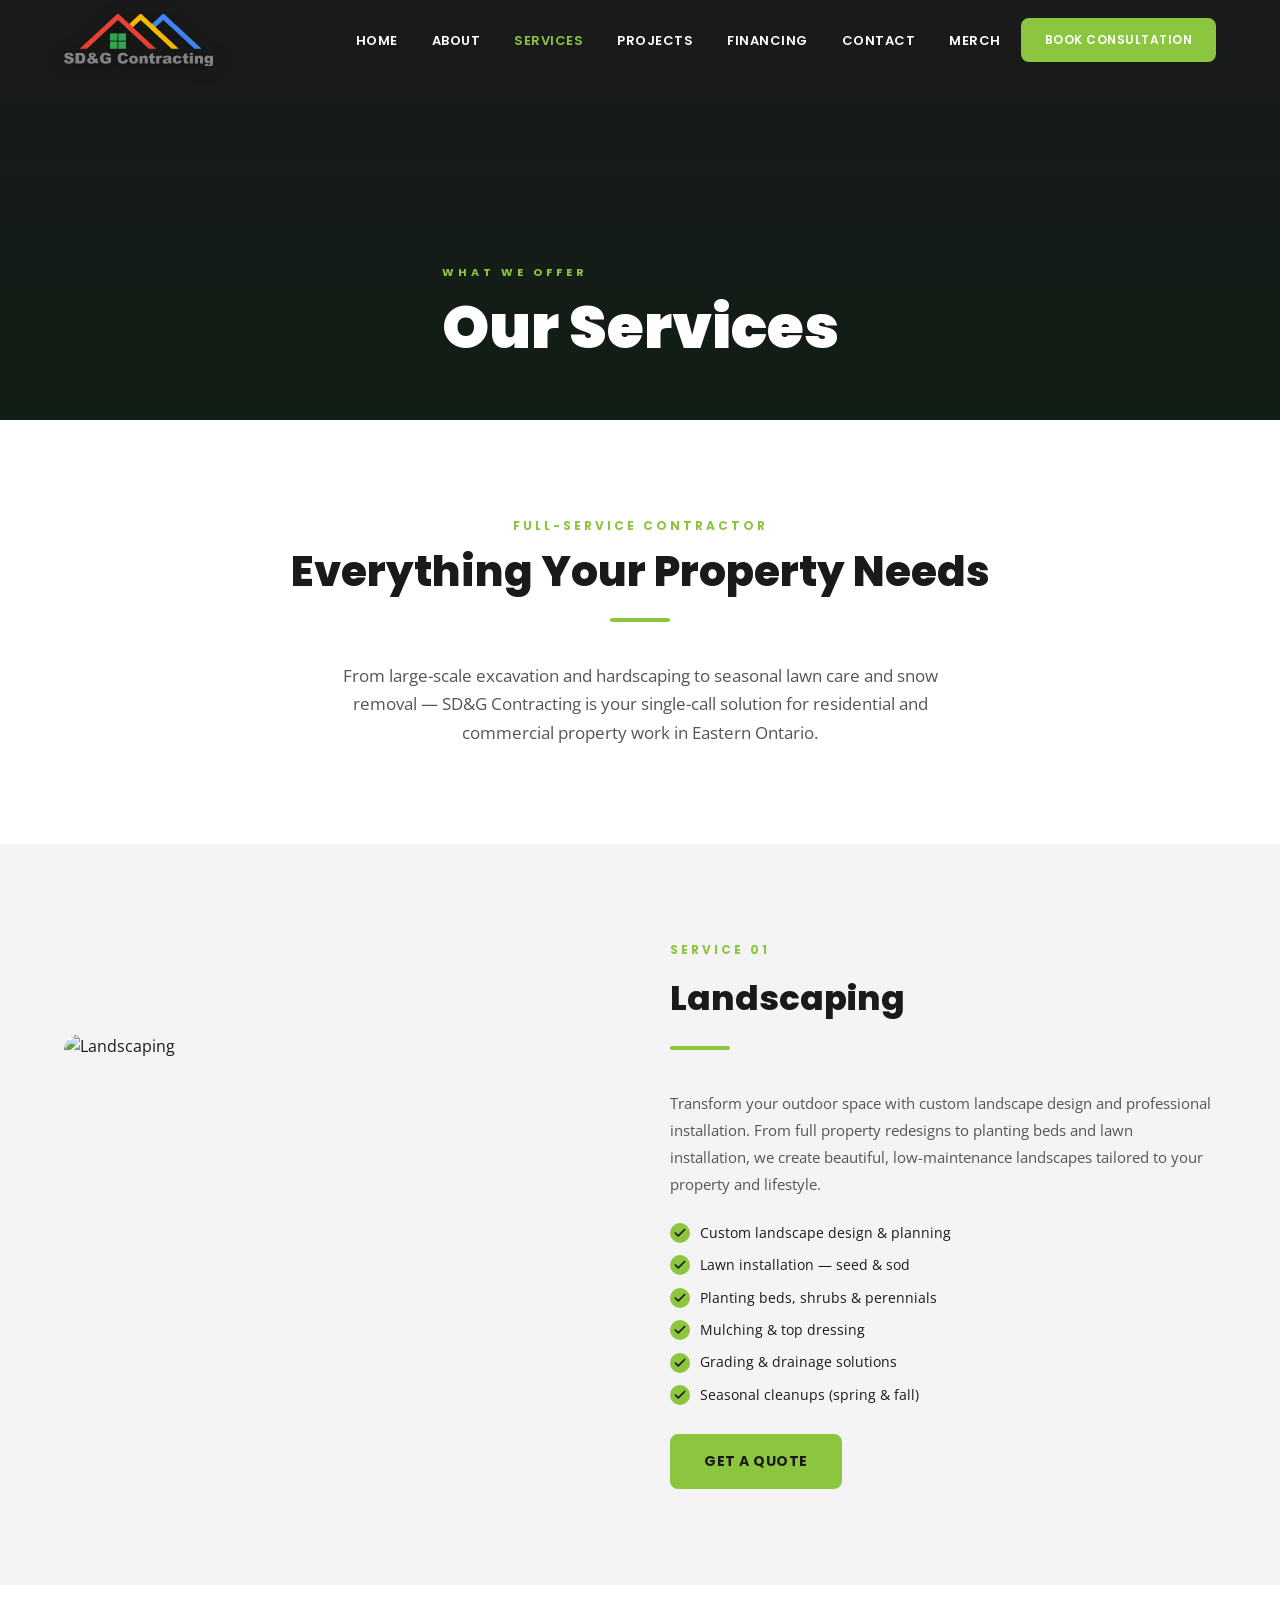
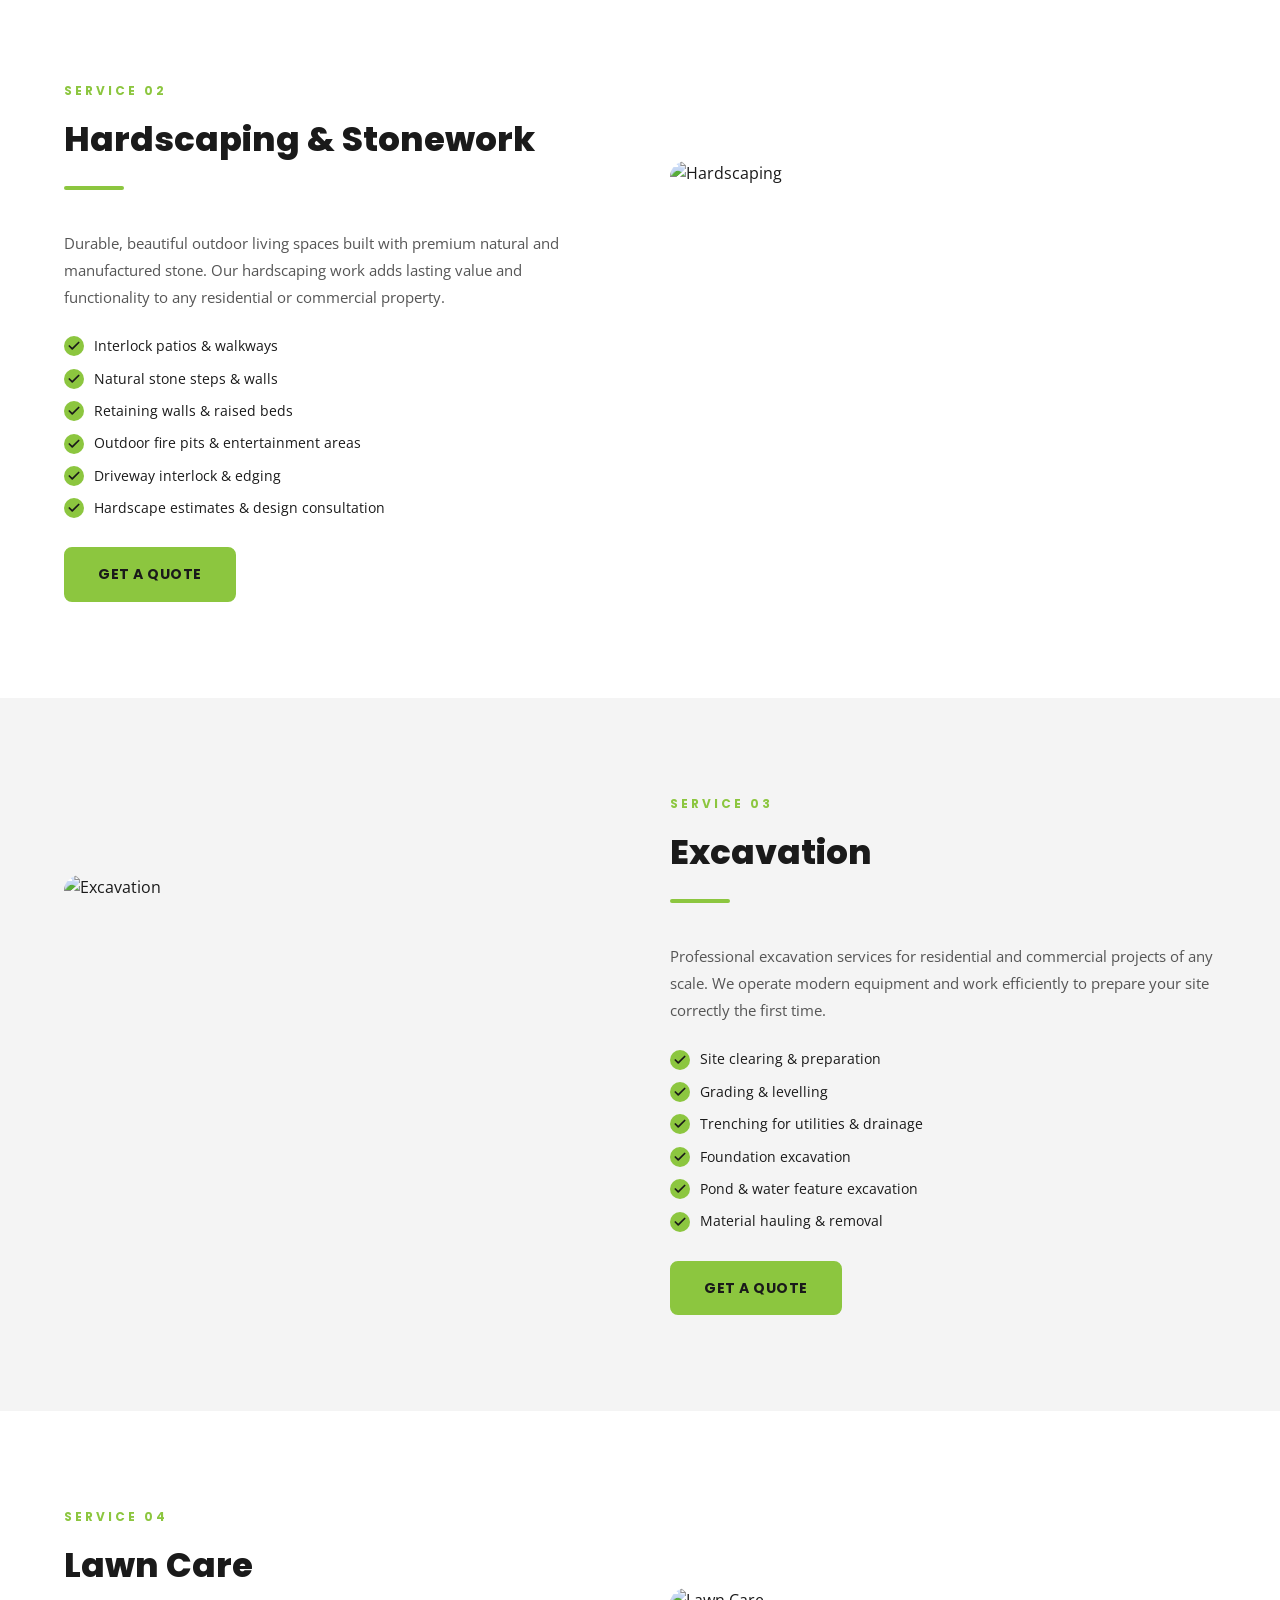
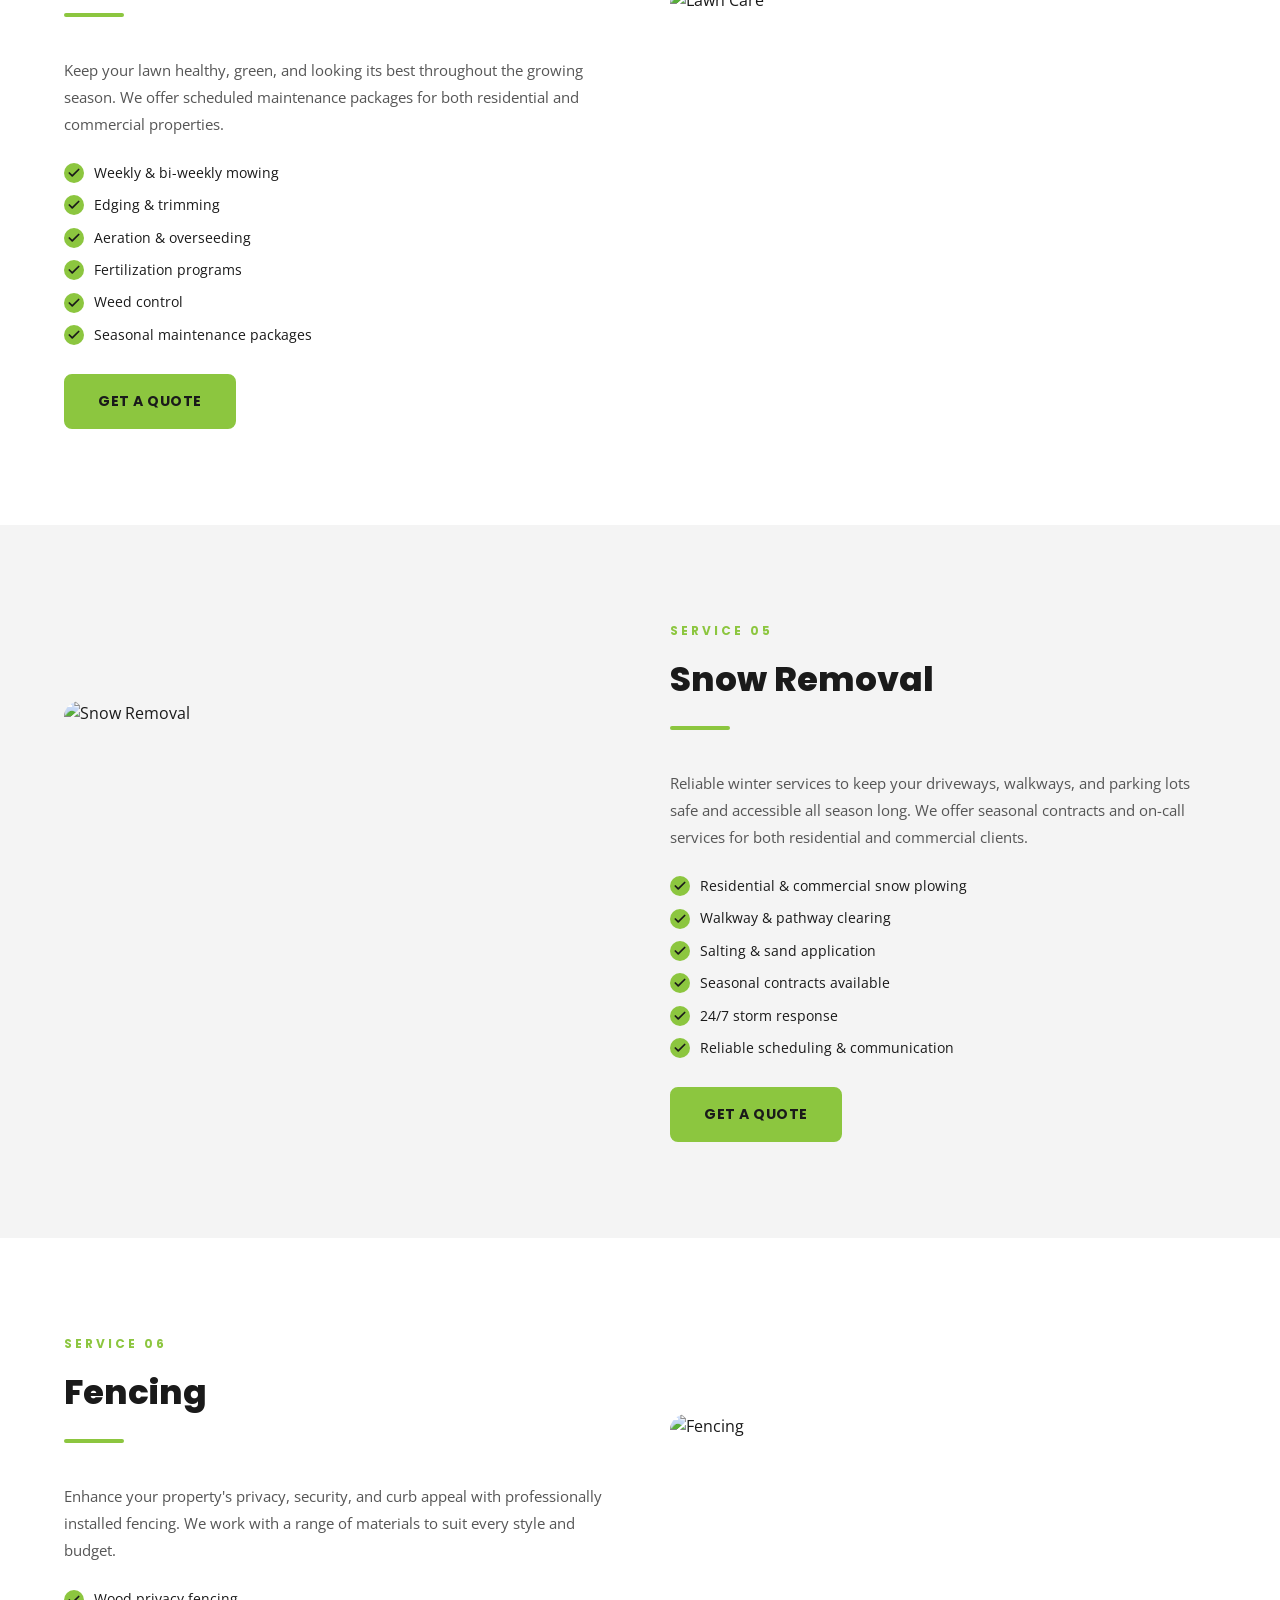
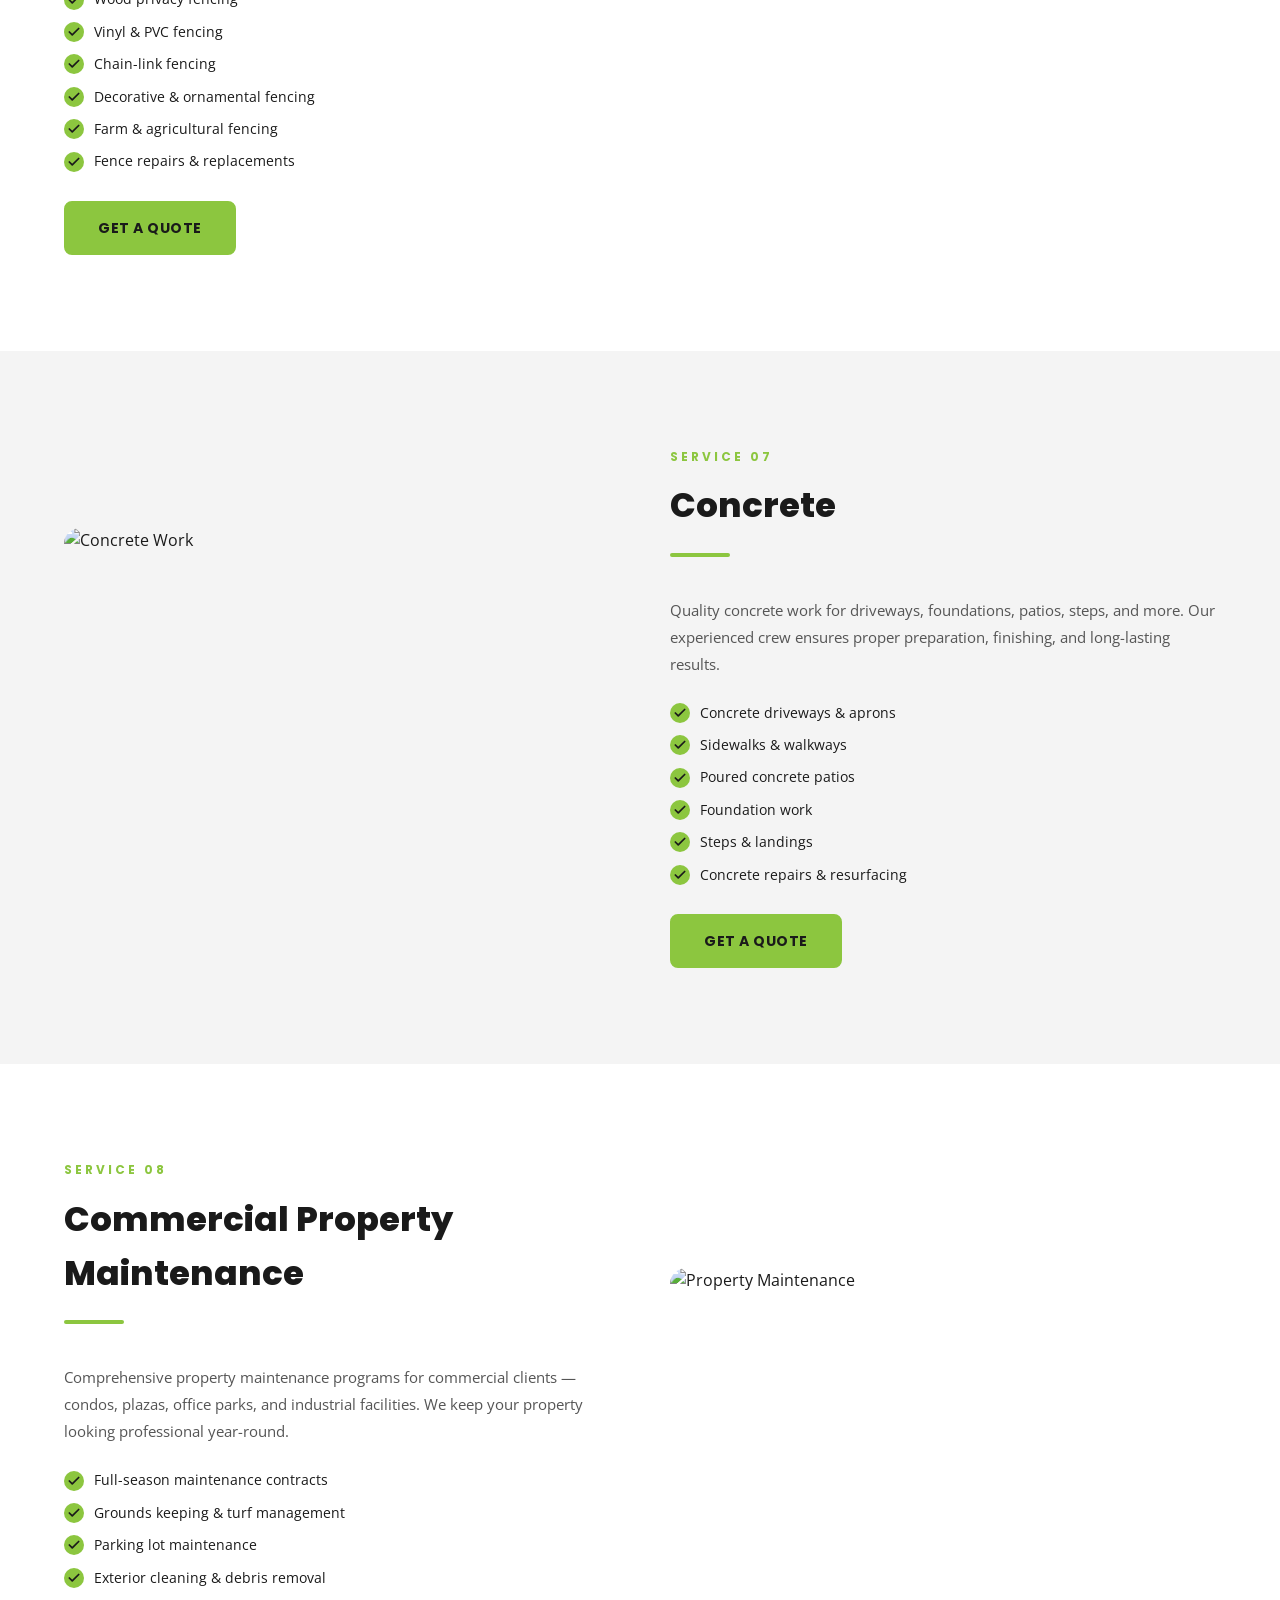
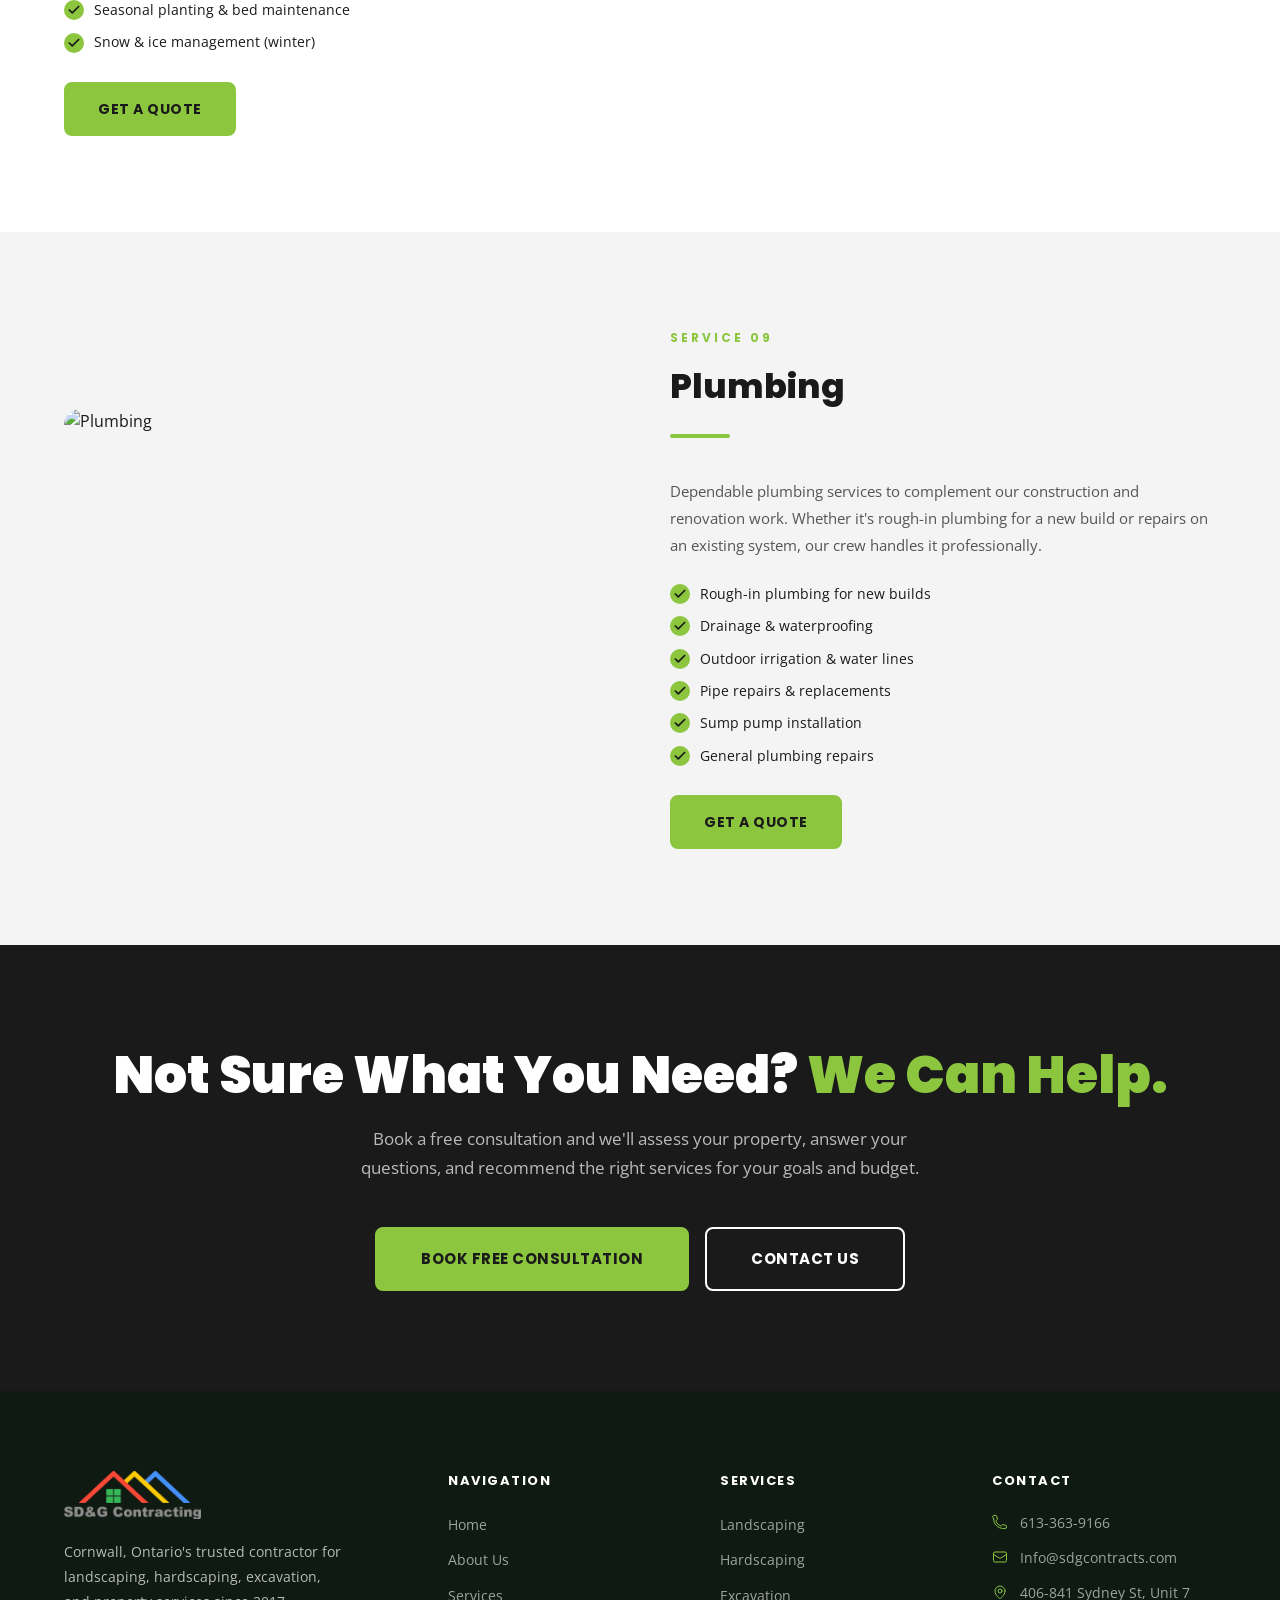
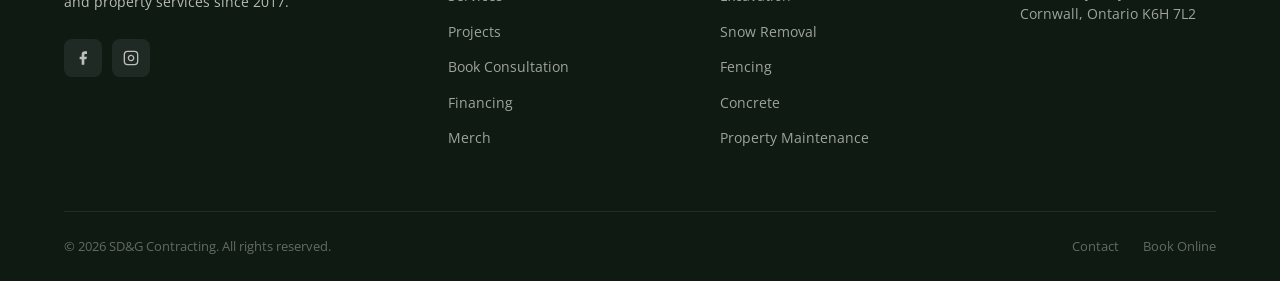
==== commit b4e43024: "Revert services page to original layout Made-with: Cursor" ====
--- a/services.html
+++ b/services.html
@@ -42,7 +42,7 @@
 
 <!-- PAGE HERO -->
 <section class="page-hero">
-  <div class="page-hero-bg" style="background-image: url('https://images.pexels.com/photos/34031003/pexels-photo-34031003.jpeg?auto=compress&cs=tinysrgb&w=1600');"></div>
+  <div class="page-hero-bg" style="background-image: url('https://images.unsplash.com/photo-1416879595882-3373a0480b5b?w=1600&q=80');"></div>
   <div class="page-hero-overlay"></div>
   <div class="container page-hero-content">
     <span class="page-hero-label">What We Offer</span>
@@ -65,7 +65,7 @@
   <div class="container">
     <div class="service-row">
       <div class="service-row-img fade-up">
-        <img src="https://images.pexels.com/photos/34031068/pexels-photo-34031068.jpeg?auto=compress&cs=tinysrgb&w=900" alt="Landscaping" loading="lazy" />
+        <img src="https://images.unsplash.com/photo-1416879595882-3373a0480b5b?w=900&q=80" alt="Landscaping" loading="lazy" />
       </div>
       <div class="service-row-content fade-up">
         <span class="section-label">Service 01</span>
@@ -268,32 +268,6 @@
   </div>
 </section>
 
-<!-- SERVICE: GENERAL CONTRACTING -->
-<section class="section" id="general-contracting">
-  <div class="container">
-    <div class="service-row">
-      <div class="service-row-img fade-up">
-        <img src="https://images.pexels.com/photos/4246120/pexels-photo-4246120.jpeg?auto=compress&cs=tinysrgb&w=900" alt="General Contracting" loading="lazy" />
-      </div>
-      <div class="service-row-content fade-up">
-        <span class="section-label">Service 09</span>
-        <h2>General Contracting</h2>
-        <div class="divider"></div>
-        <p>Full-service general contracting for renovations, additions, and new construction projects. We coordinate every trade, manage timelines, and keep you informed from initial estimate to final walkthrough.</p>
-        <div class="service-features">
-          <div class="service-feature-item">Home and commercial renovations</div>
-          <div class="service-feature-item">Additions and structural changes</div>
-          <div class="service-feature-item">Project planning and permitting support</div>
-          <div class="service-feature-item">Trade coordination and site supervision</div>
-          <div class="service-feature-item">Interior and exterior upgrades</div>
-          <div class="service-feature-item">Transparent estimates and change management</div>
-        </div>
-        <a href="book.html" class="btn btn-primary">Get a Quote</a>
-      </div>
-    </div>
-  </div>
-</section>
-
 <!-- SERVICE: PLUMBING -->
 <section class="section section--gray" id="plumbing">
   <div class="container">
@@ -302,7 +276,7 @@
         <img src="https://loremflickr.com/900/500/plumbing,pipes,plumber/all?lock=9" alt="Plumbing" loading="lazy" />
       </div>
       <div class="service-row-content fade-up">
-        <span class="section-label">Service 10</span>
+        <span class="section-label">Service 09</span>
         <h2>Plumbing</h2>
         <div class="divider"></div>
         <p>Dependable plumbing services to complement our construction and renovation work. Whether it's rough-in plumbing for a new build or repairs on an existing system, our crew handles it professionally.</p>
@@ -366,7 +340,6 @@
           <li><a href="#fencing">Fencing</a></li>
           <li><a href="#concrete">Concrete</a></li>
           <li><a href="#maintenance">Property Maintenance</a></li>
-          <li><a href="#general-contracting">General Contracting</a></li>
         </ul>
       </div>
       <div class="footer-col">
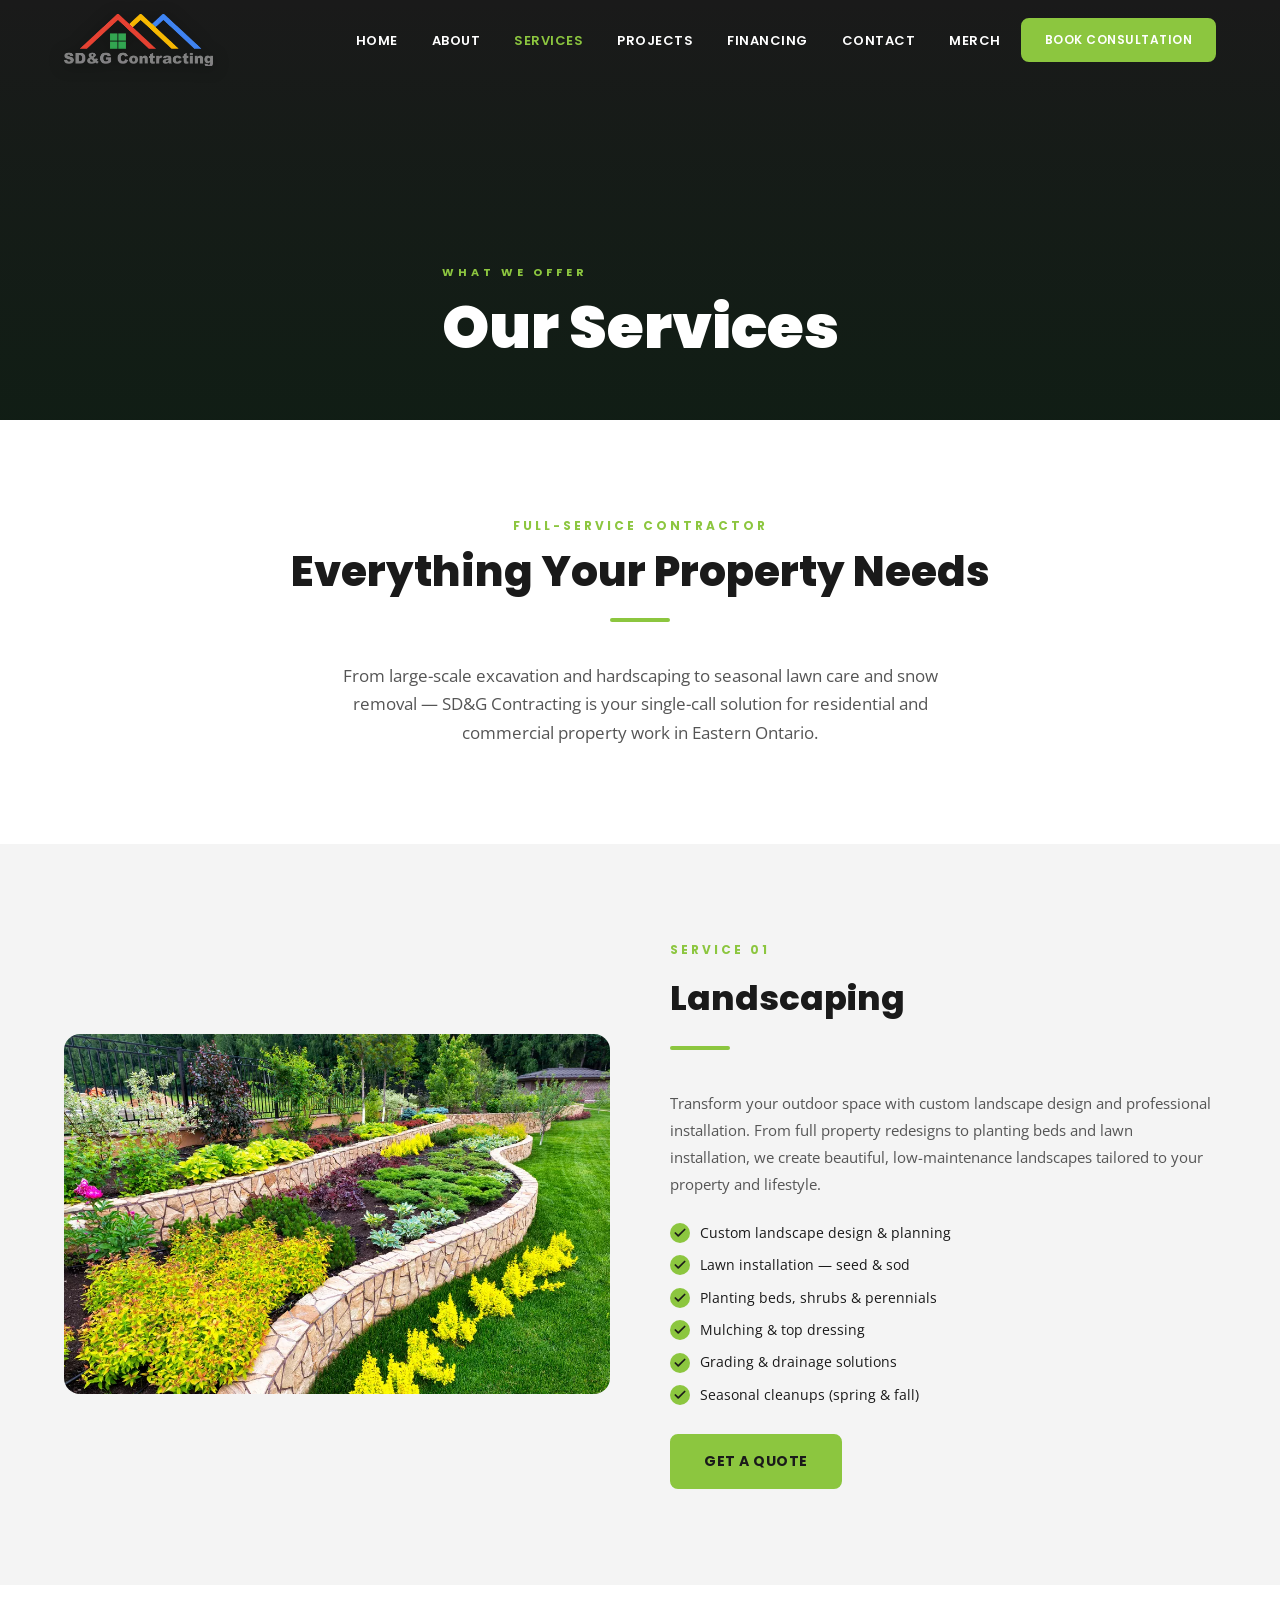
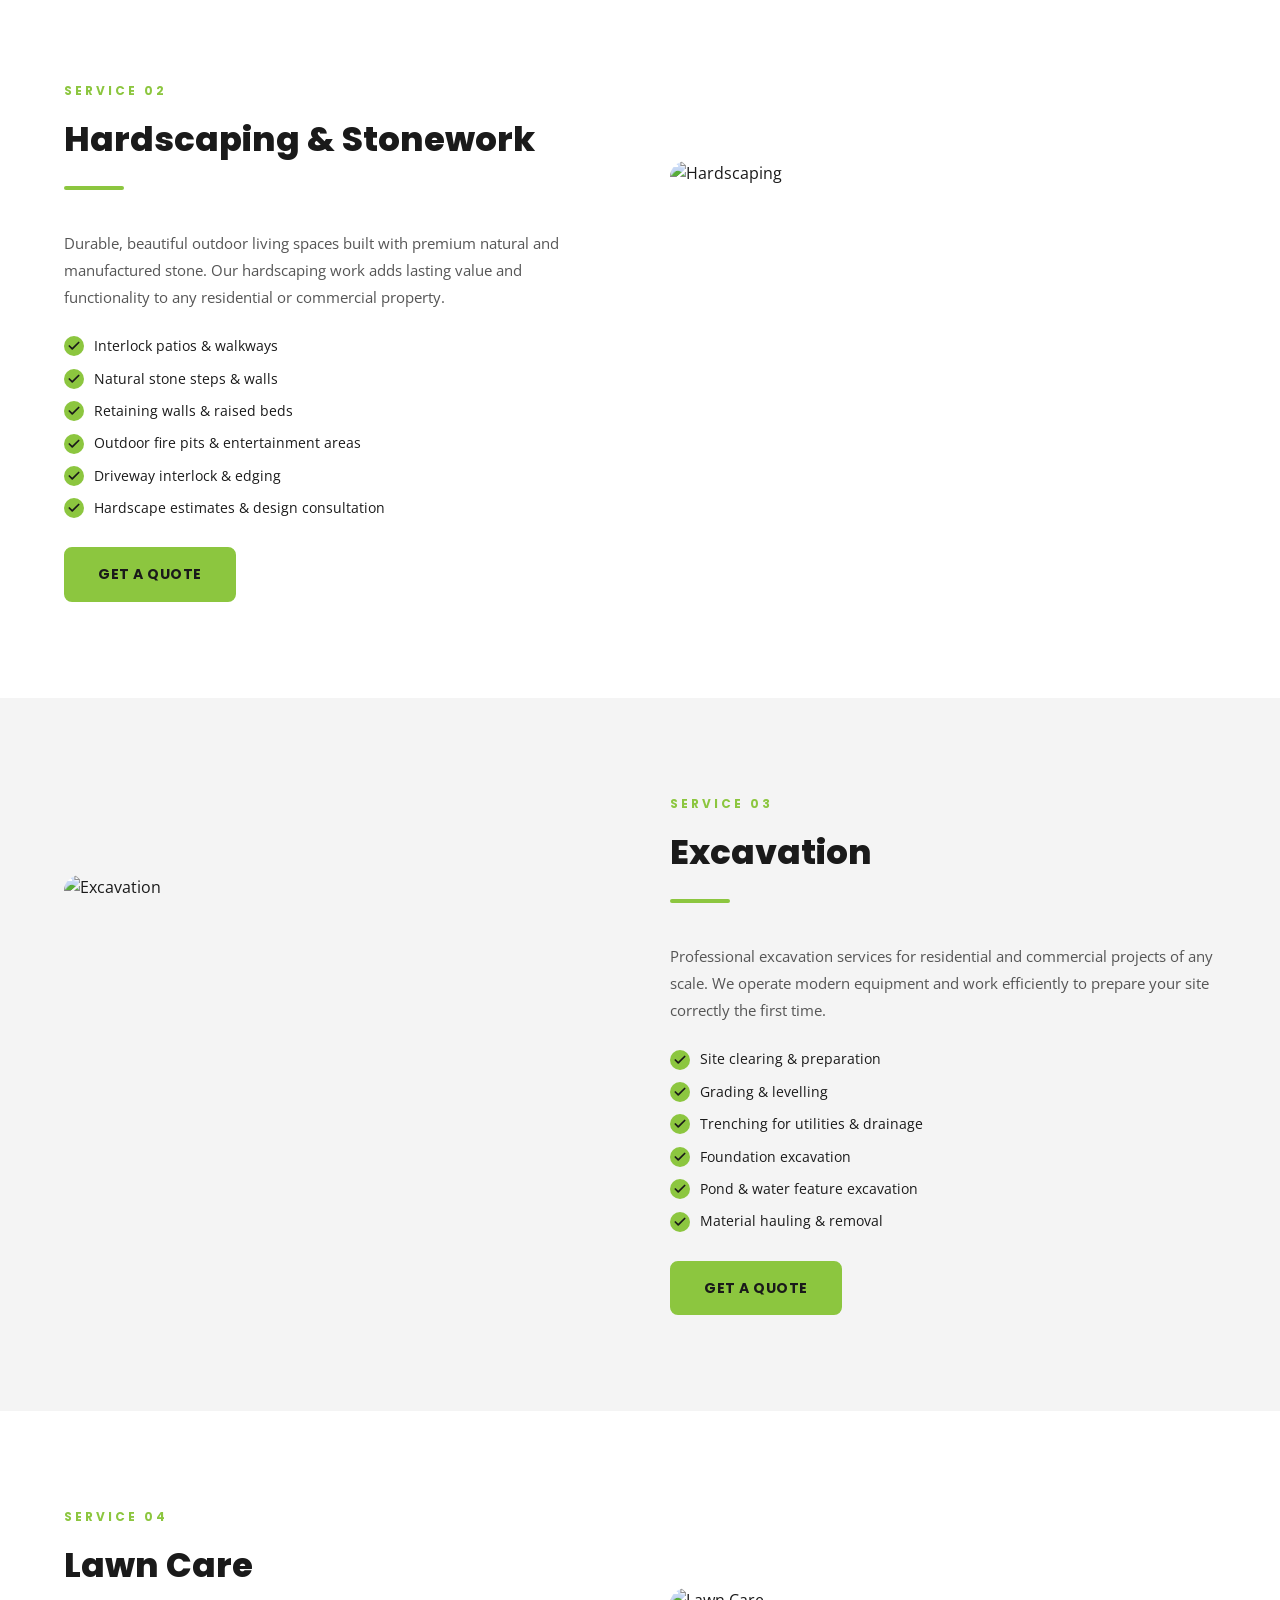
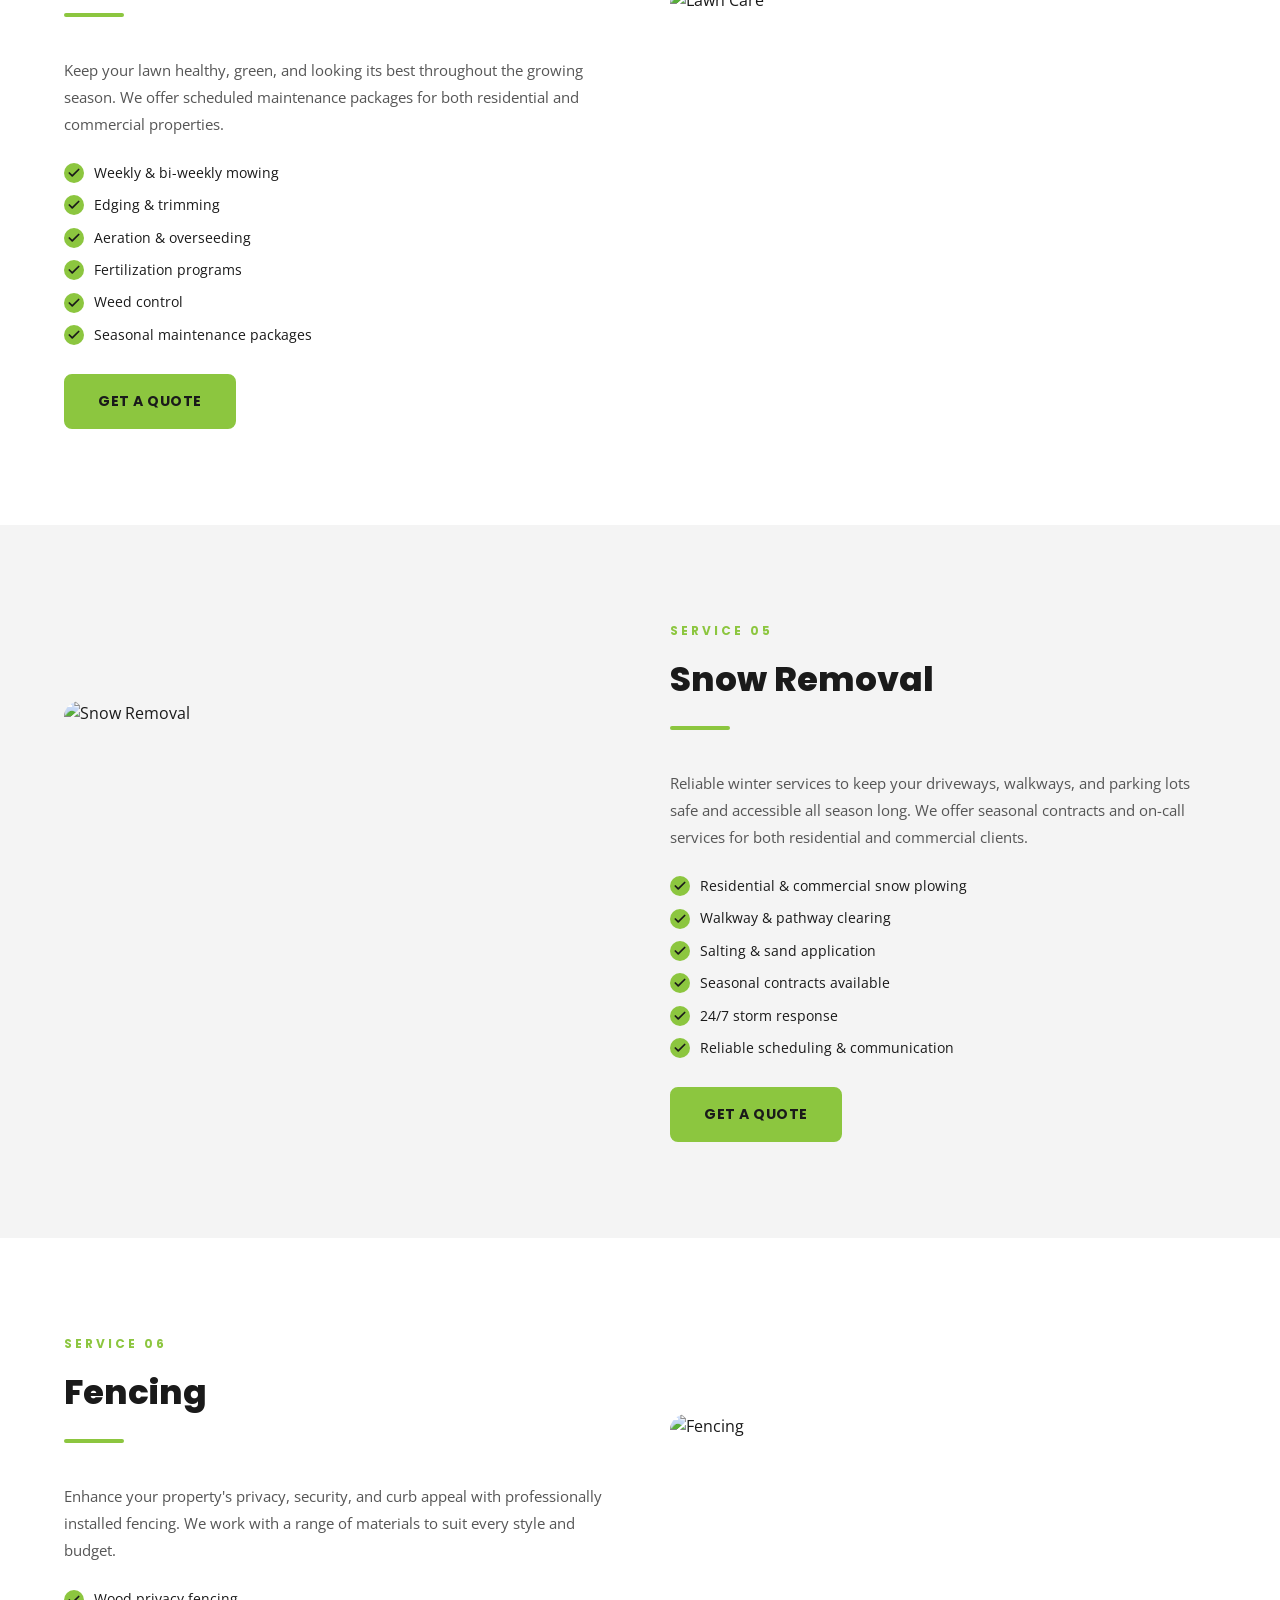
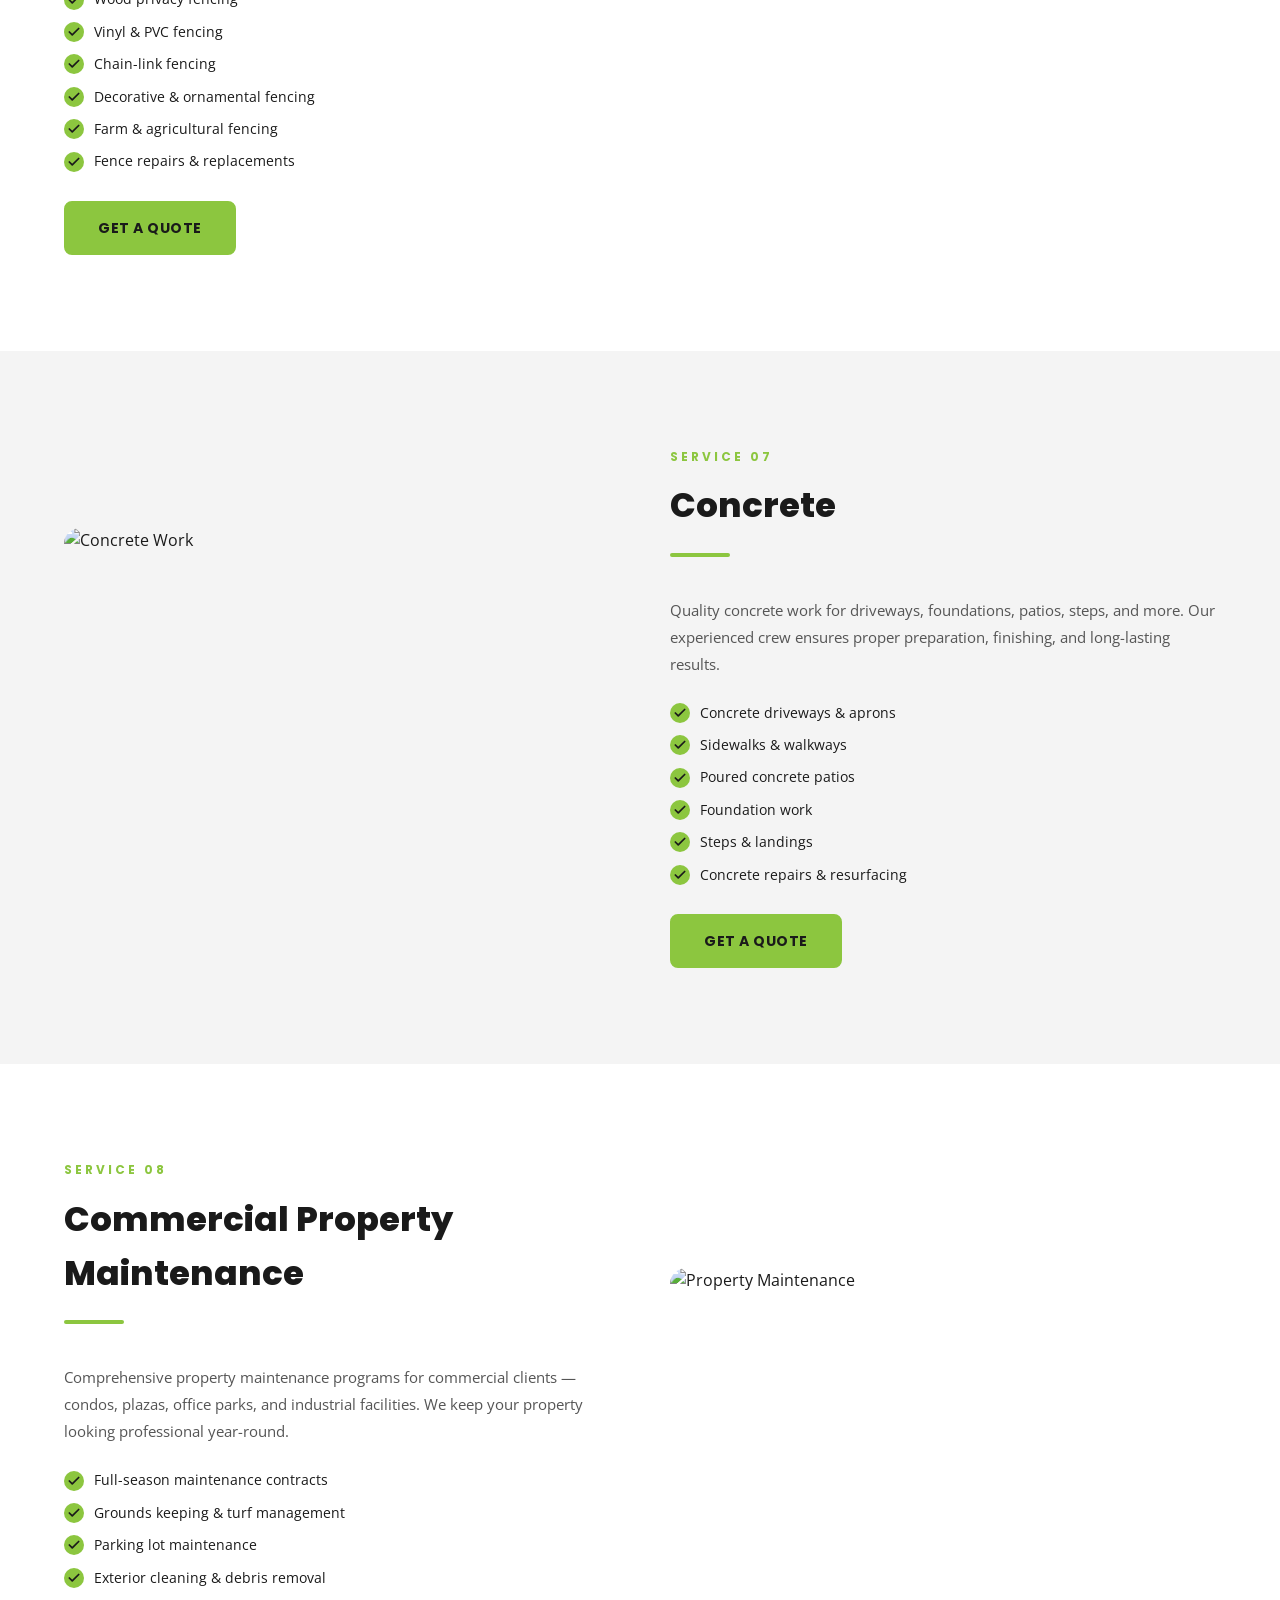
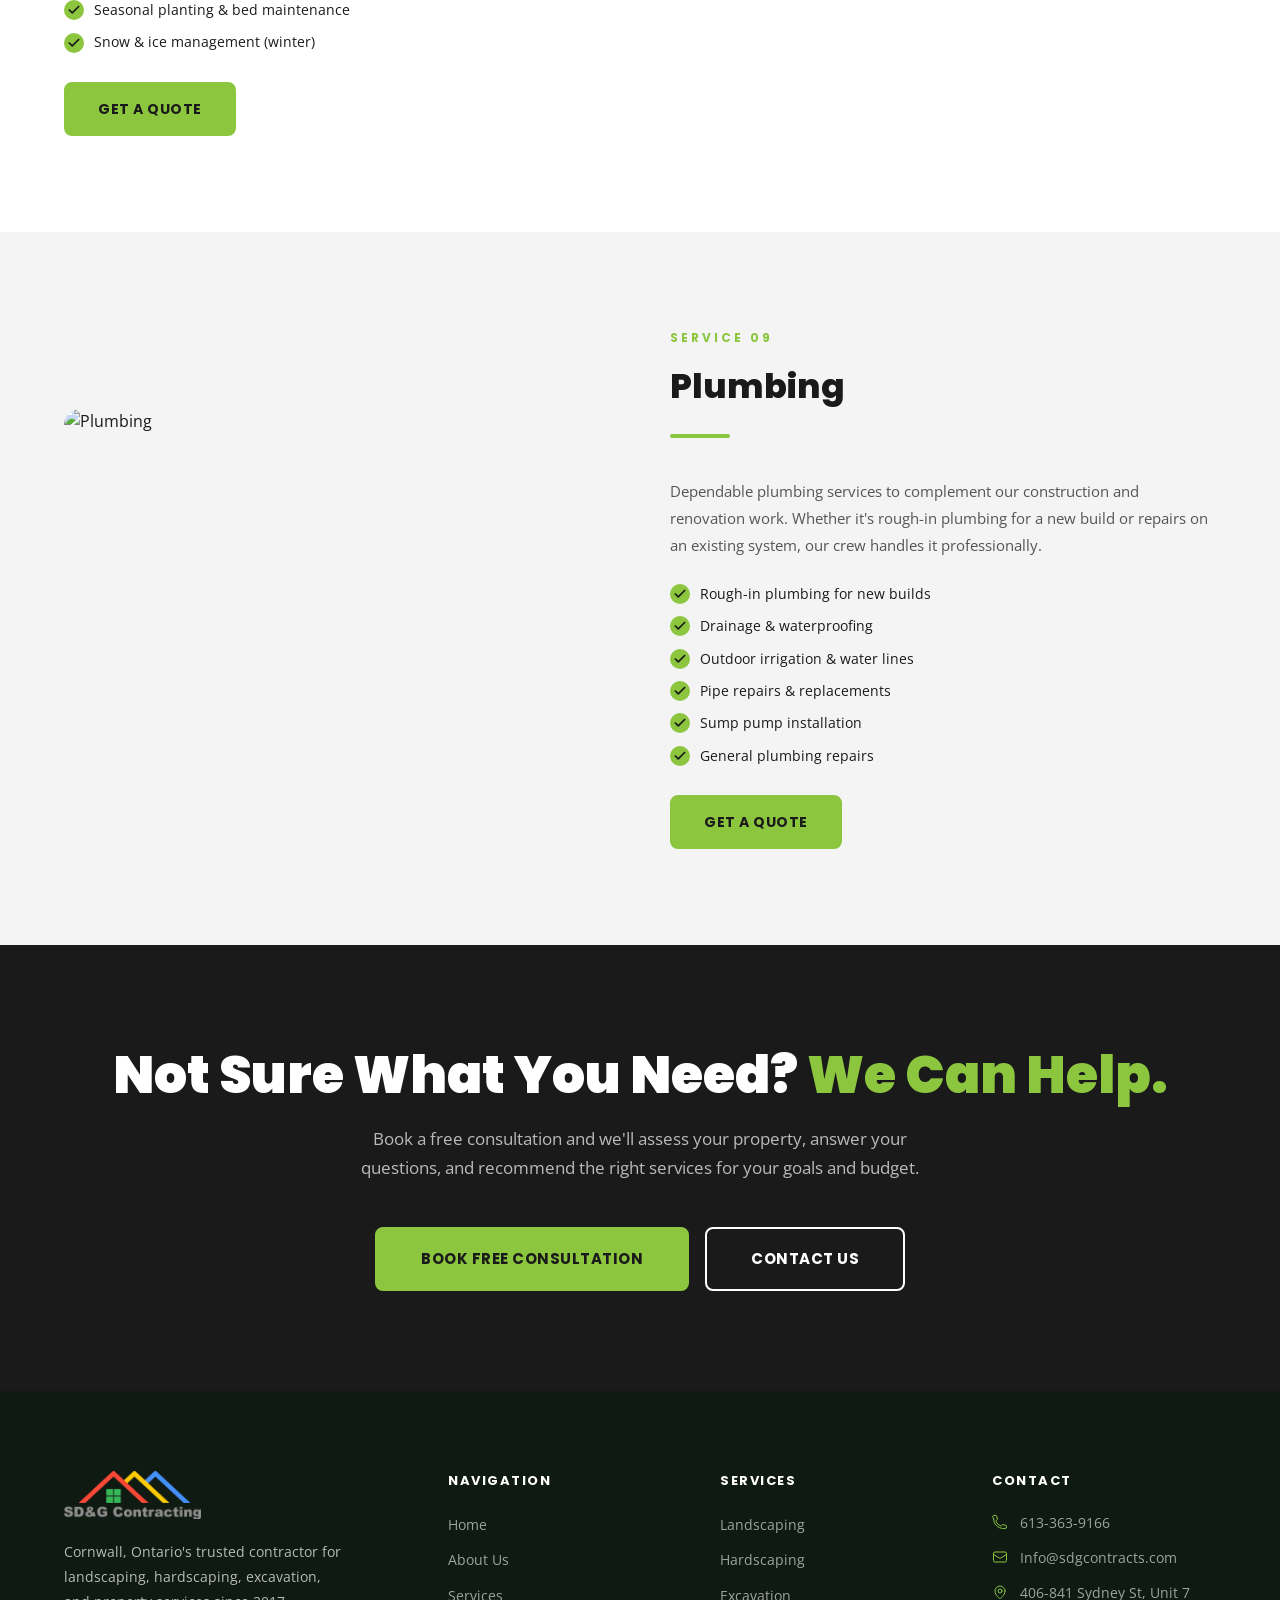
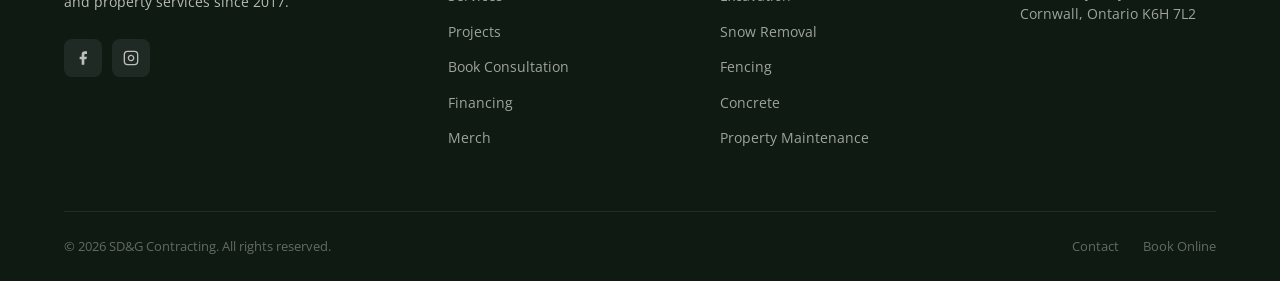
==== commit f8154df1: "Update landscaping service image to local asset Made-with: Cursor" ====
--- a/services.html
+++ b/services.html
@@ -65,7 +65,7 @@
   <div class="container">
     <div class="service-row">
       <div class="service-row-img fade-up">
-        <img src="https://images.unsplash.com/photo-1416879595882-3373a0480b5b?w=900&q=80" alt="Landscaping" loading="lazy" />
+        <img src="brand_assets/landscaping-101.webp" alt="Landscaping" loading="lazy" />
       </div>
       <div class="service-row-content fade-up">
         <span class="section-label">Service 01</span>
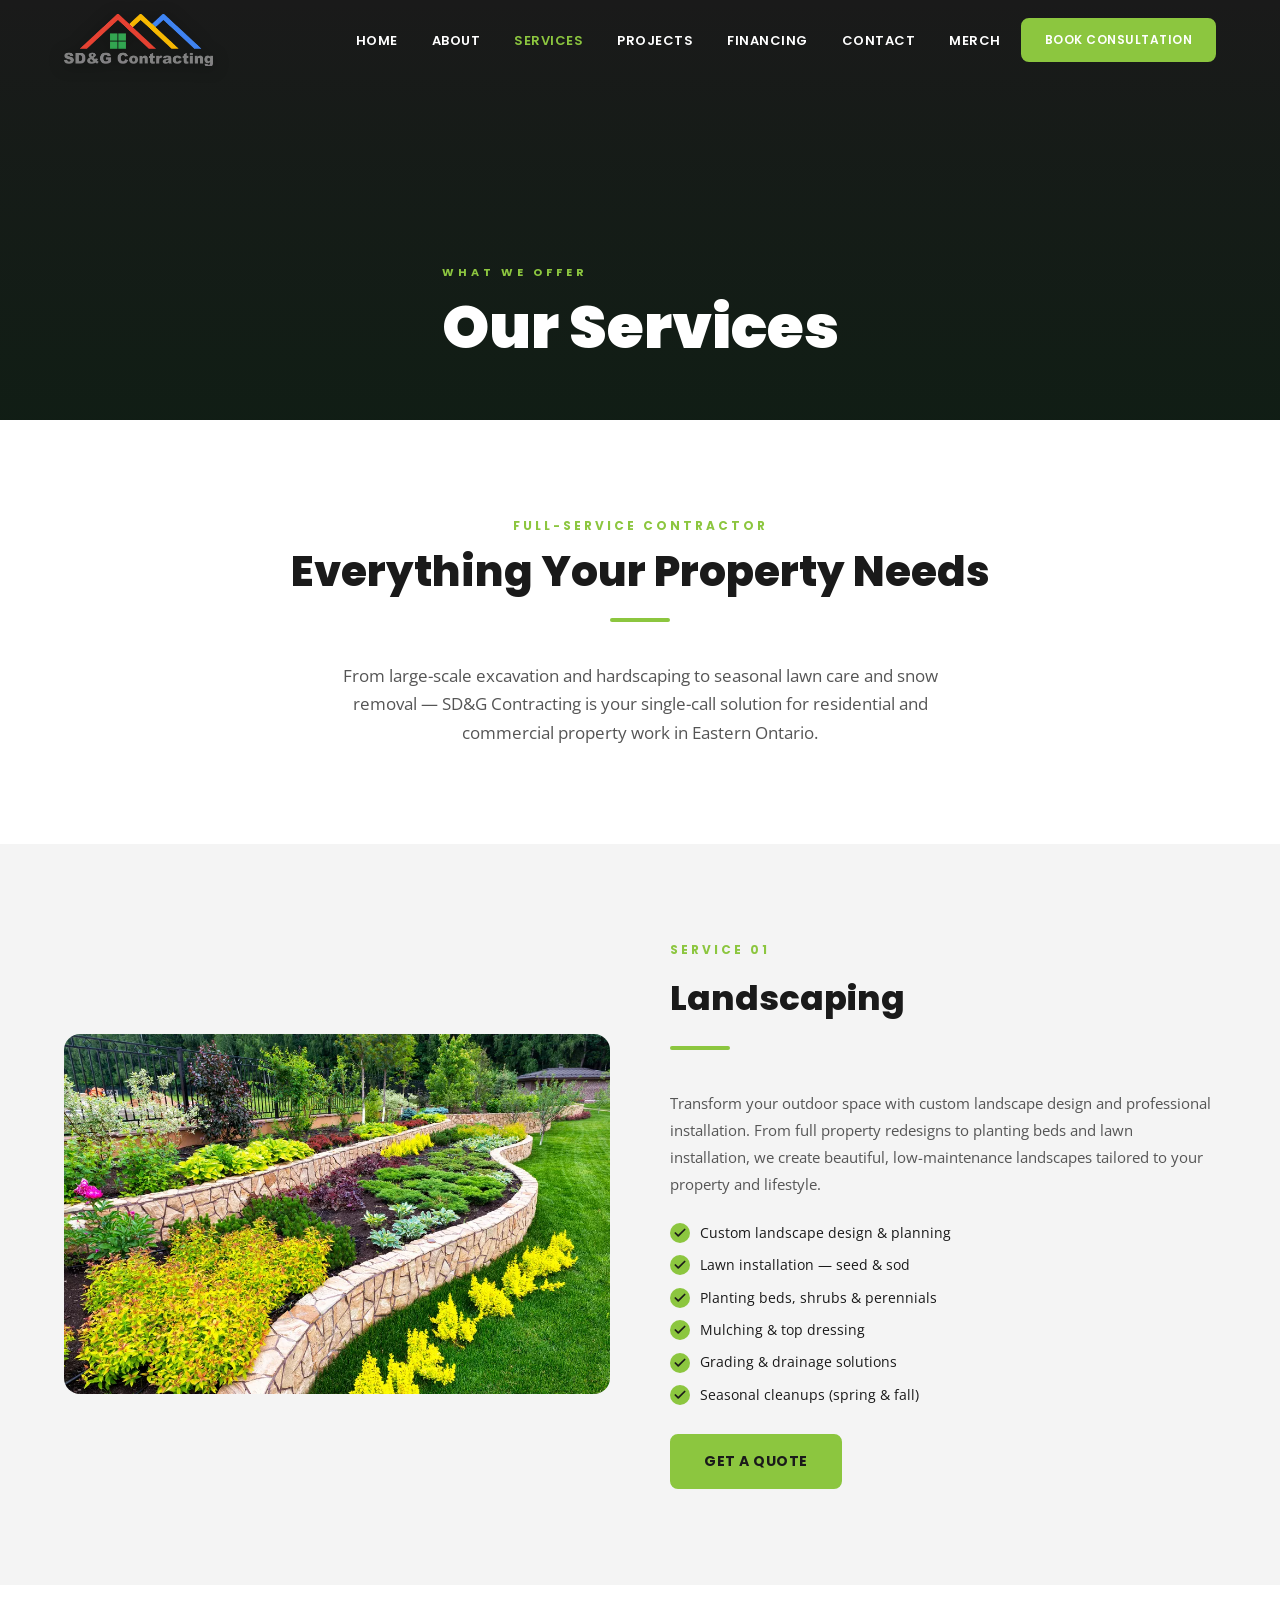
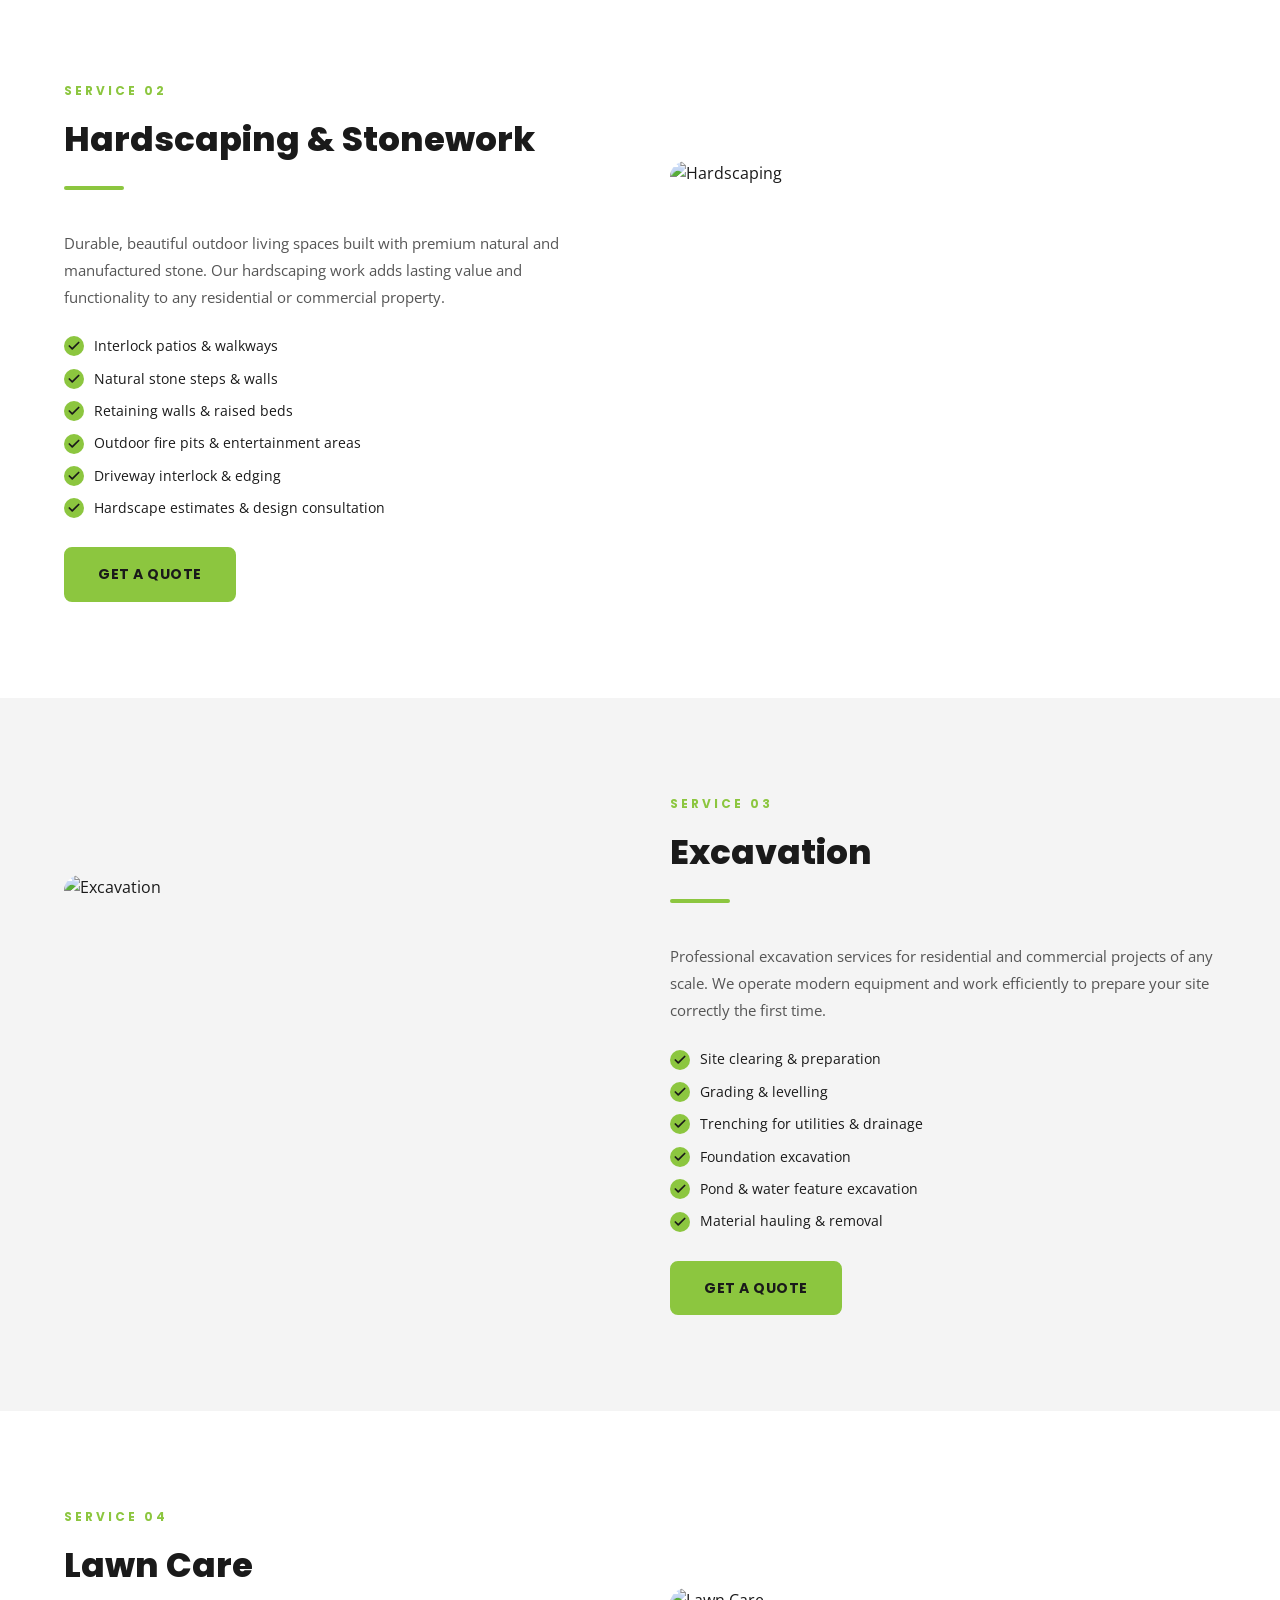
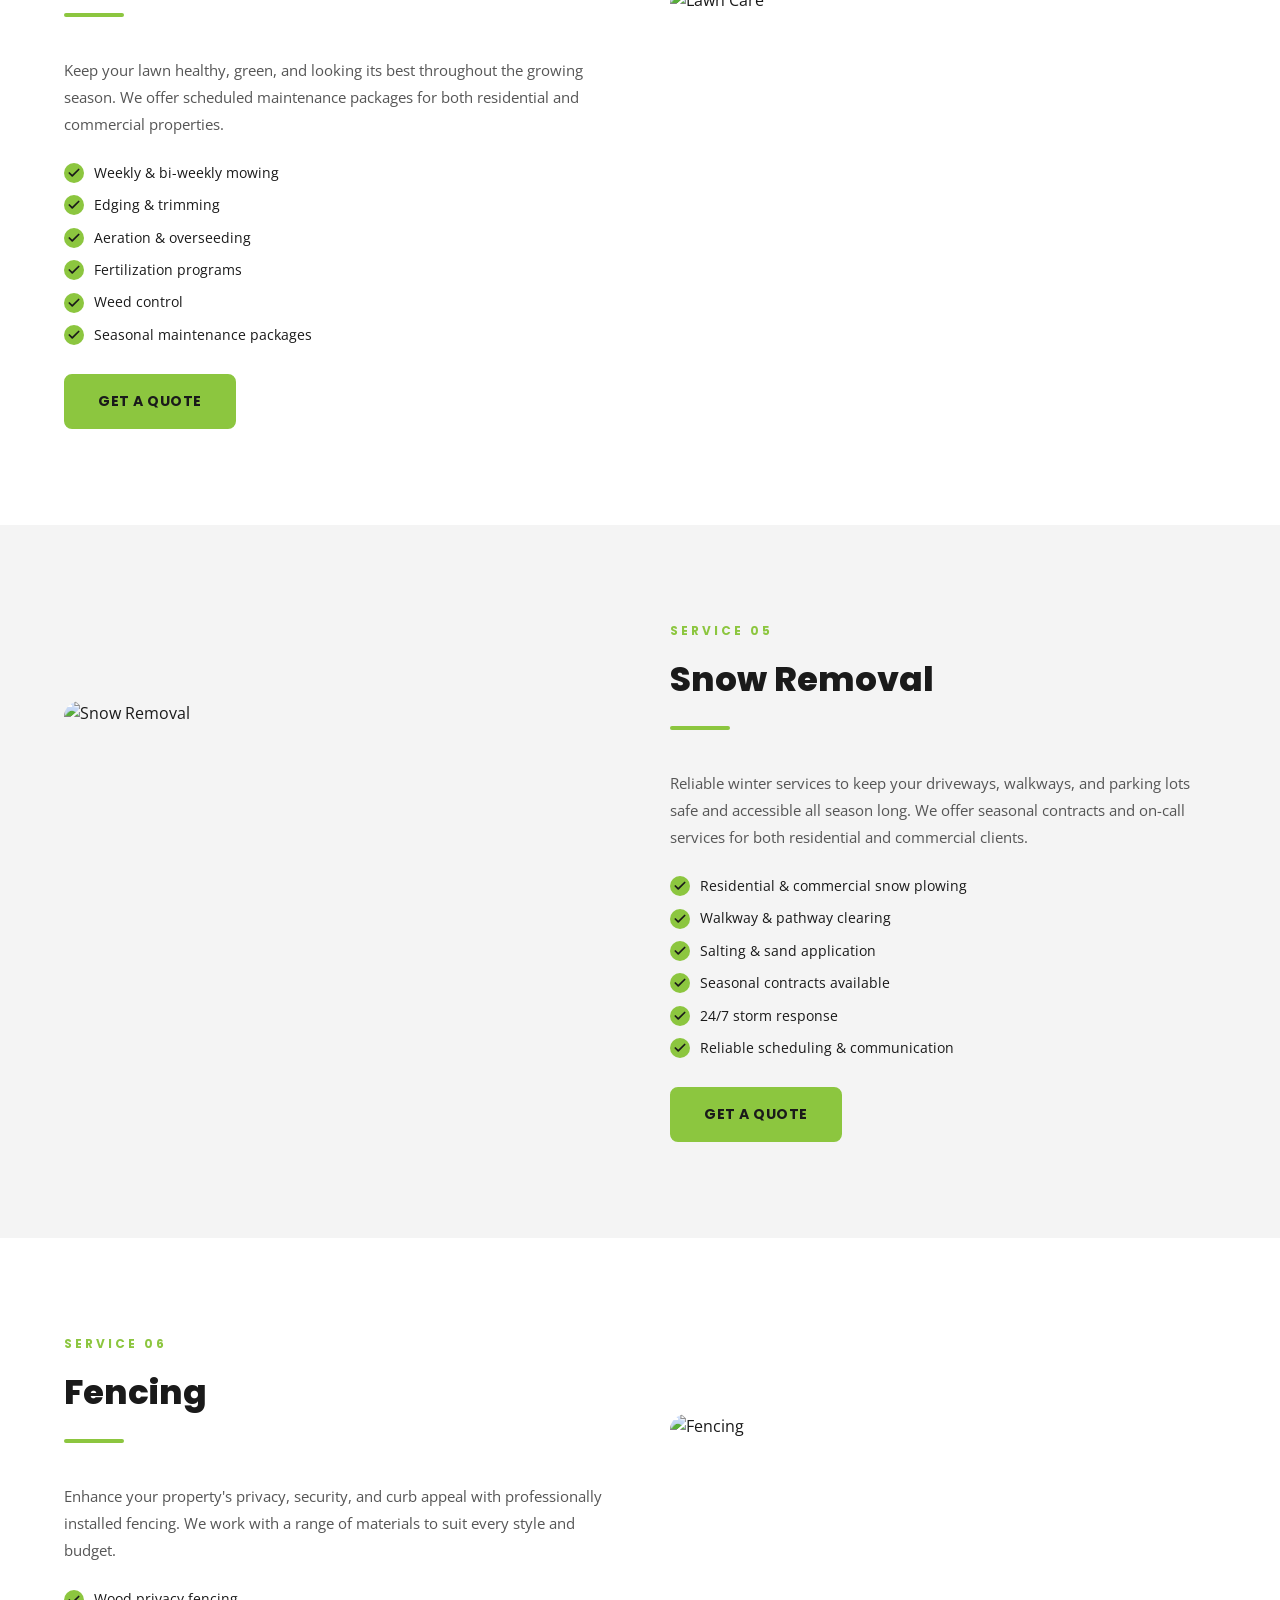
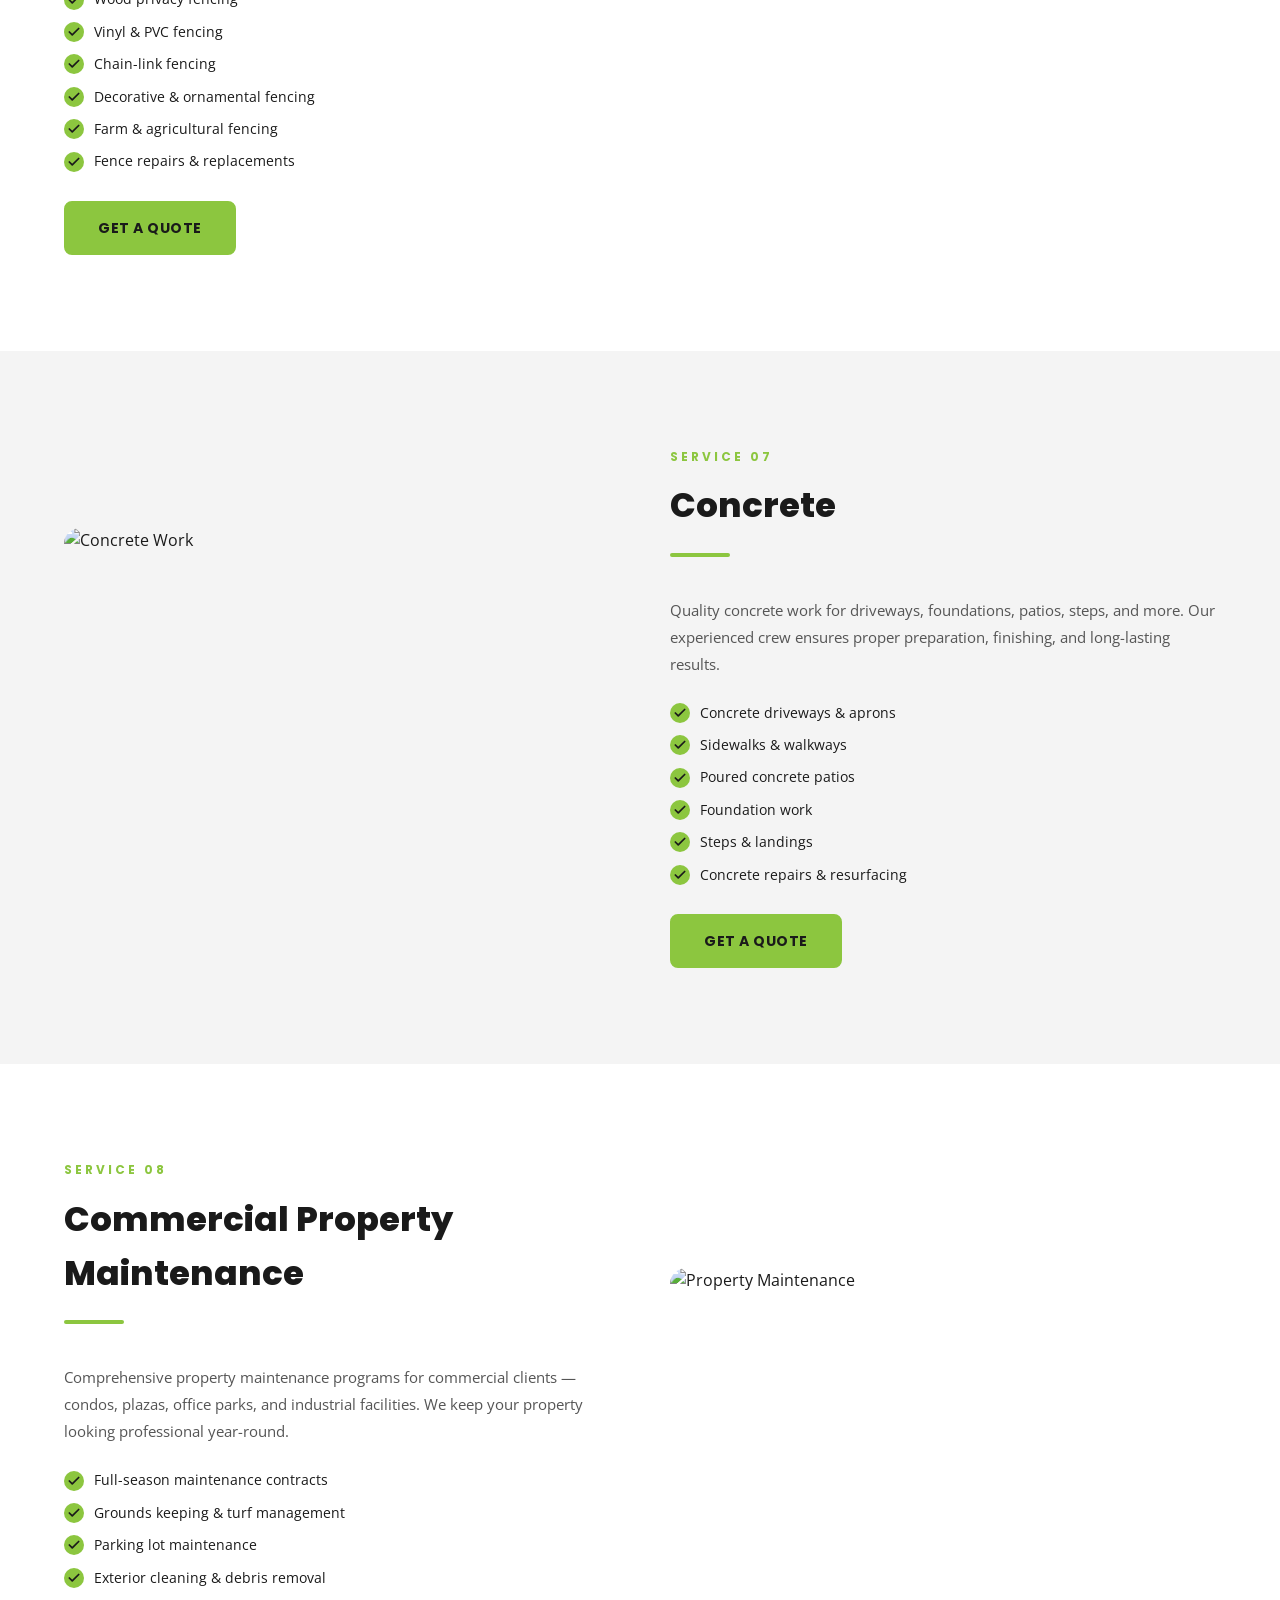
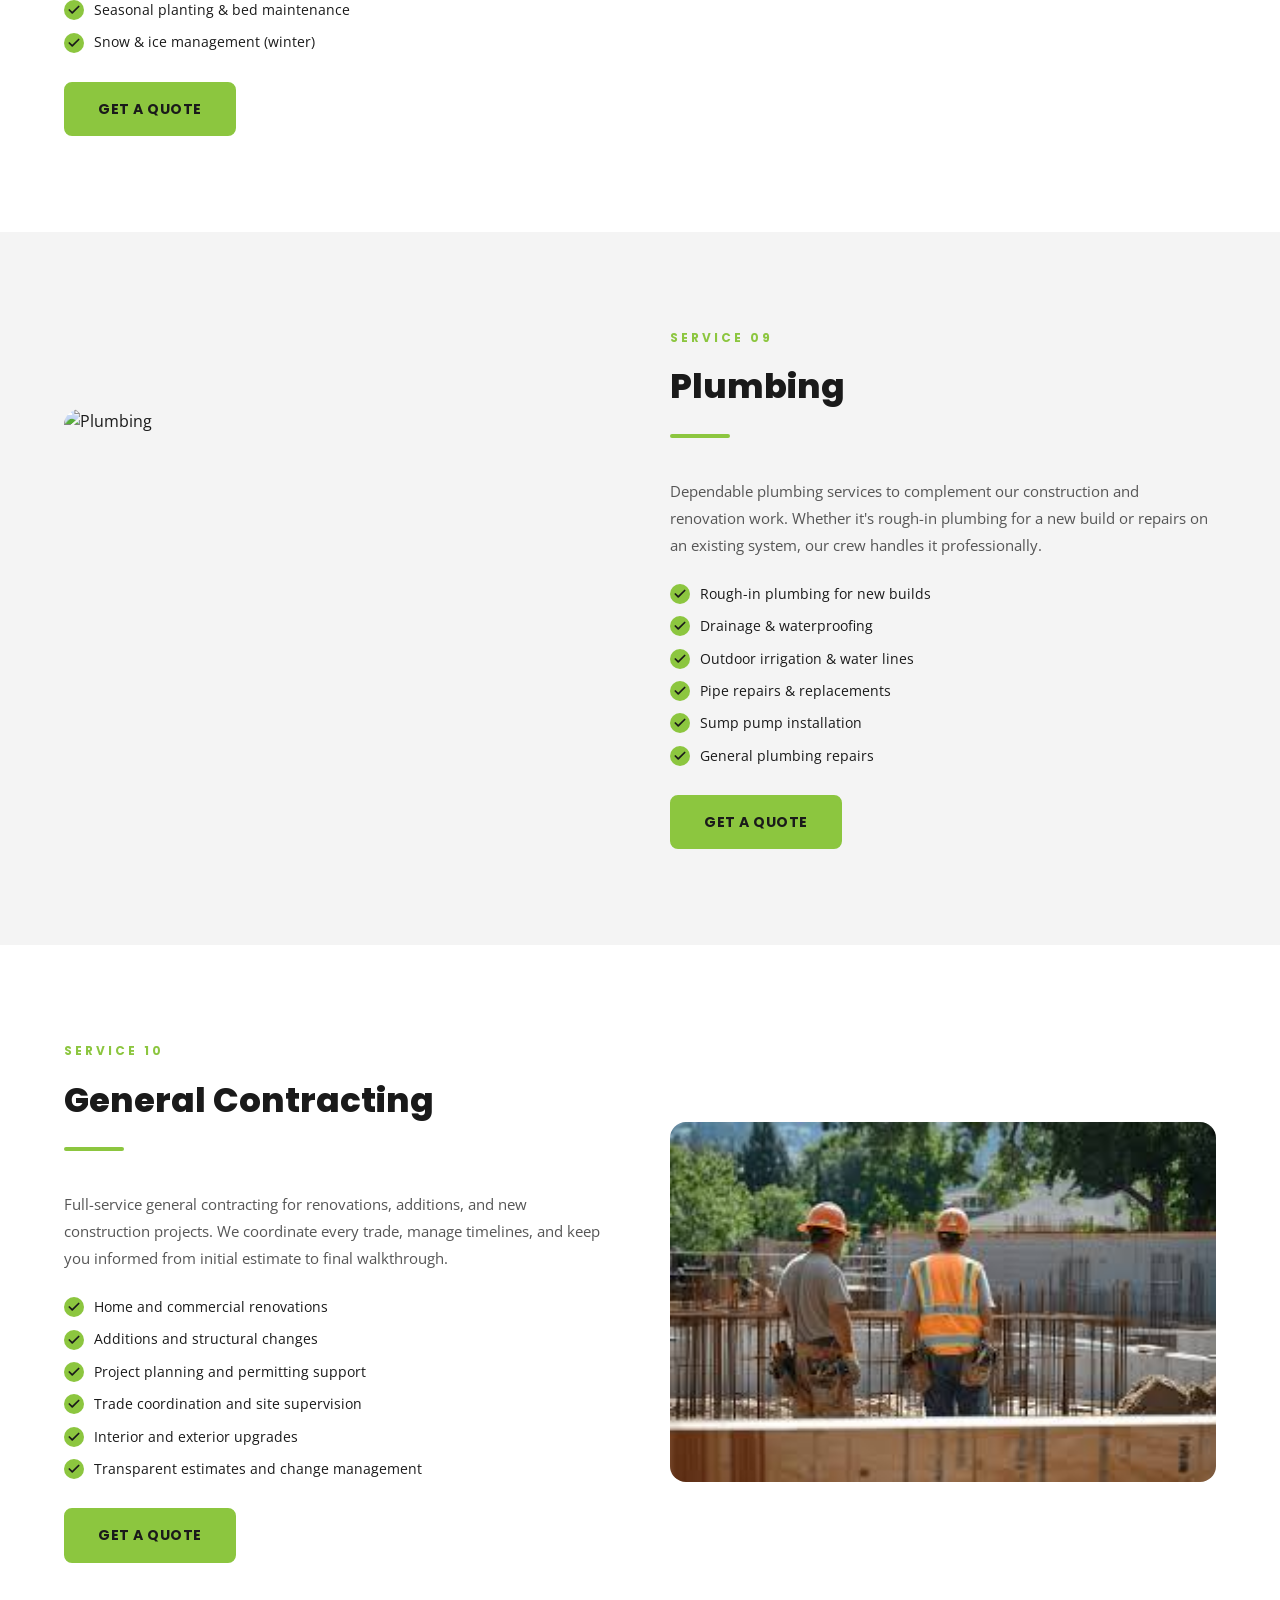
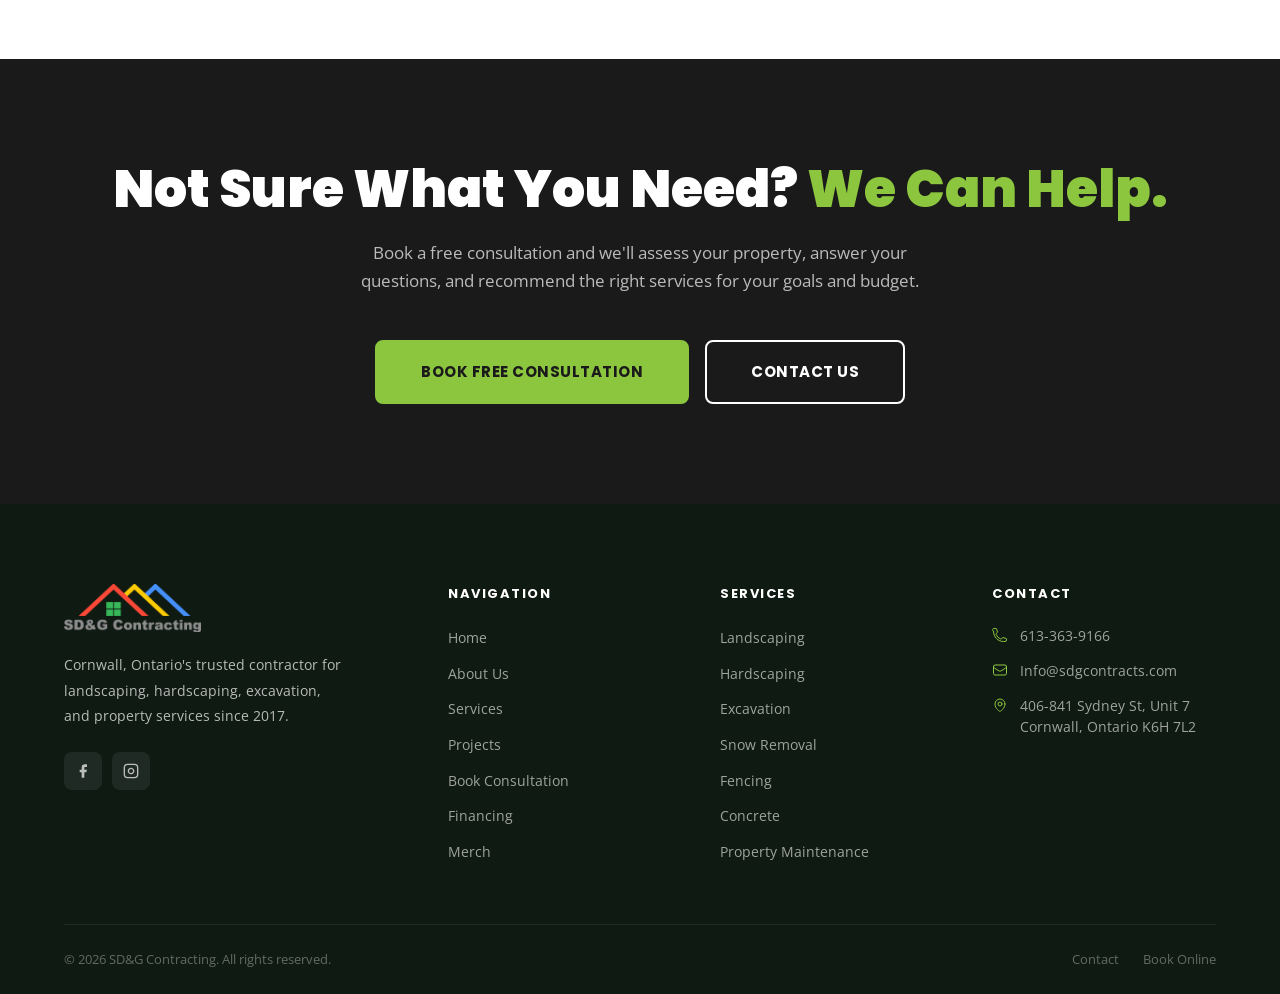
==== commit 4ffd0ebe: "Add general contracting service section Made-with: Cursor" ====
--- a/services.html
+++ b/services.html
@@ -294,6 +294,32 @@
   </div>
 </section>
 
+<!-- SERVICE: GENERAL CONTRACTING -->
+<section class="section" id="general-contracting">
+  <div class="container">
+    <div class="service-row reverse">
+      <div class="service-row-img fade-up">
+        <img src="brand_assets/gc.jpeg" alt="General Contracting" loading="lazy" />
+      </div>
+      <div class="service-row-content fade-up">
+        <span class="section-label">Service 10</span>
+        <h2>General Contracting</h2>
+        <div class="divider"></div>
+        <p>Full-service general contracting for renovations, additions, and new construction projects. We coordinate every trade, manage timelines, and keep you informed from initial estimate to final walkthrough.</p>
+        <div class="service-features">
+          <div class="service-feature-item">Home and commercial renovations</div>
+          <div class="service-feature-item">Additions and structural changes</div>
+          <div class="service-feature-item">Project planning and permitting support</div>
+          <div class="service-feature-item">Trade coordination and site supervision</div>
+          <div class="service-feature-item">Interior and exterior upgrades</div>
+          <div class="service-feature-item">Transparent estimates and change management</div>
+        </div>
+        <a href="book.html" class="btn btn-primary">Get a Quote</a>
+      </div>
+    </div>
+  </div>
+</section>
+
 <!-- CTA -->
 <section class="cta-section">
   <div class="container">
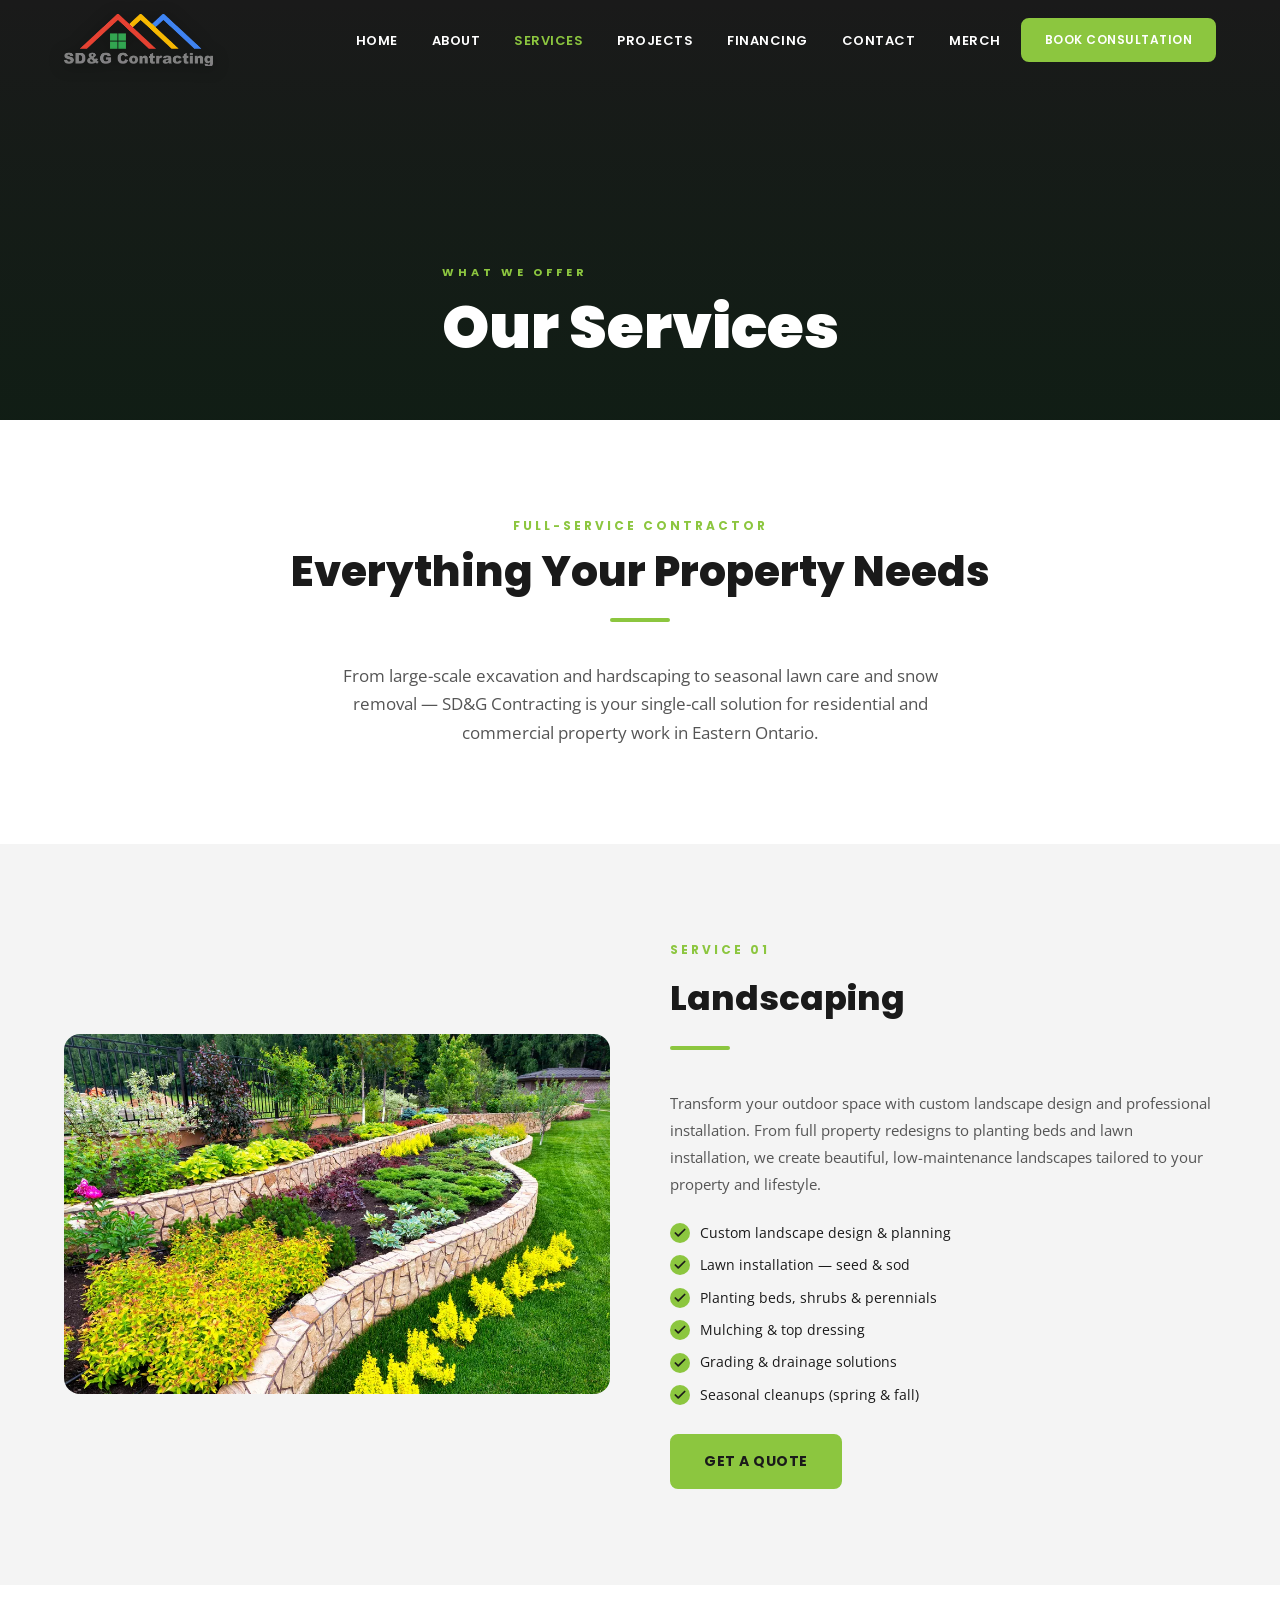
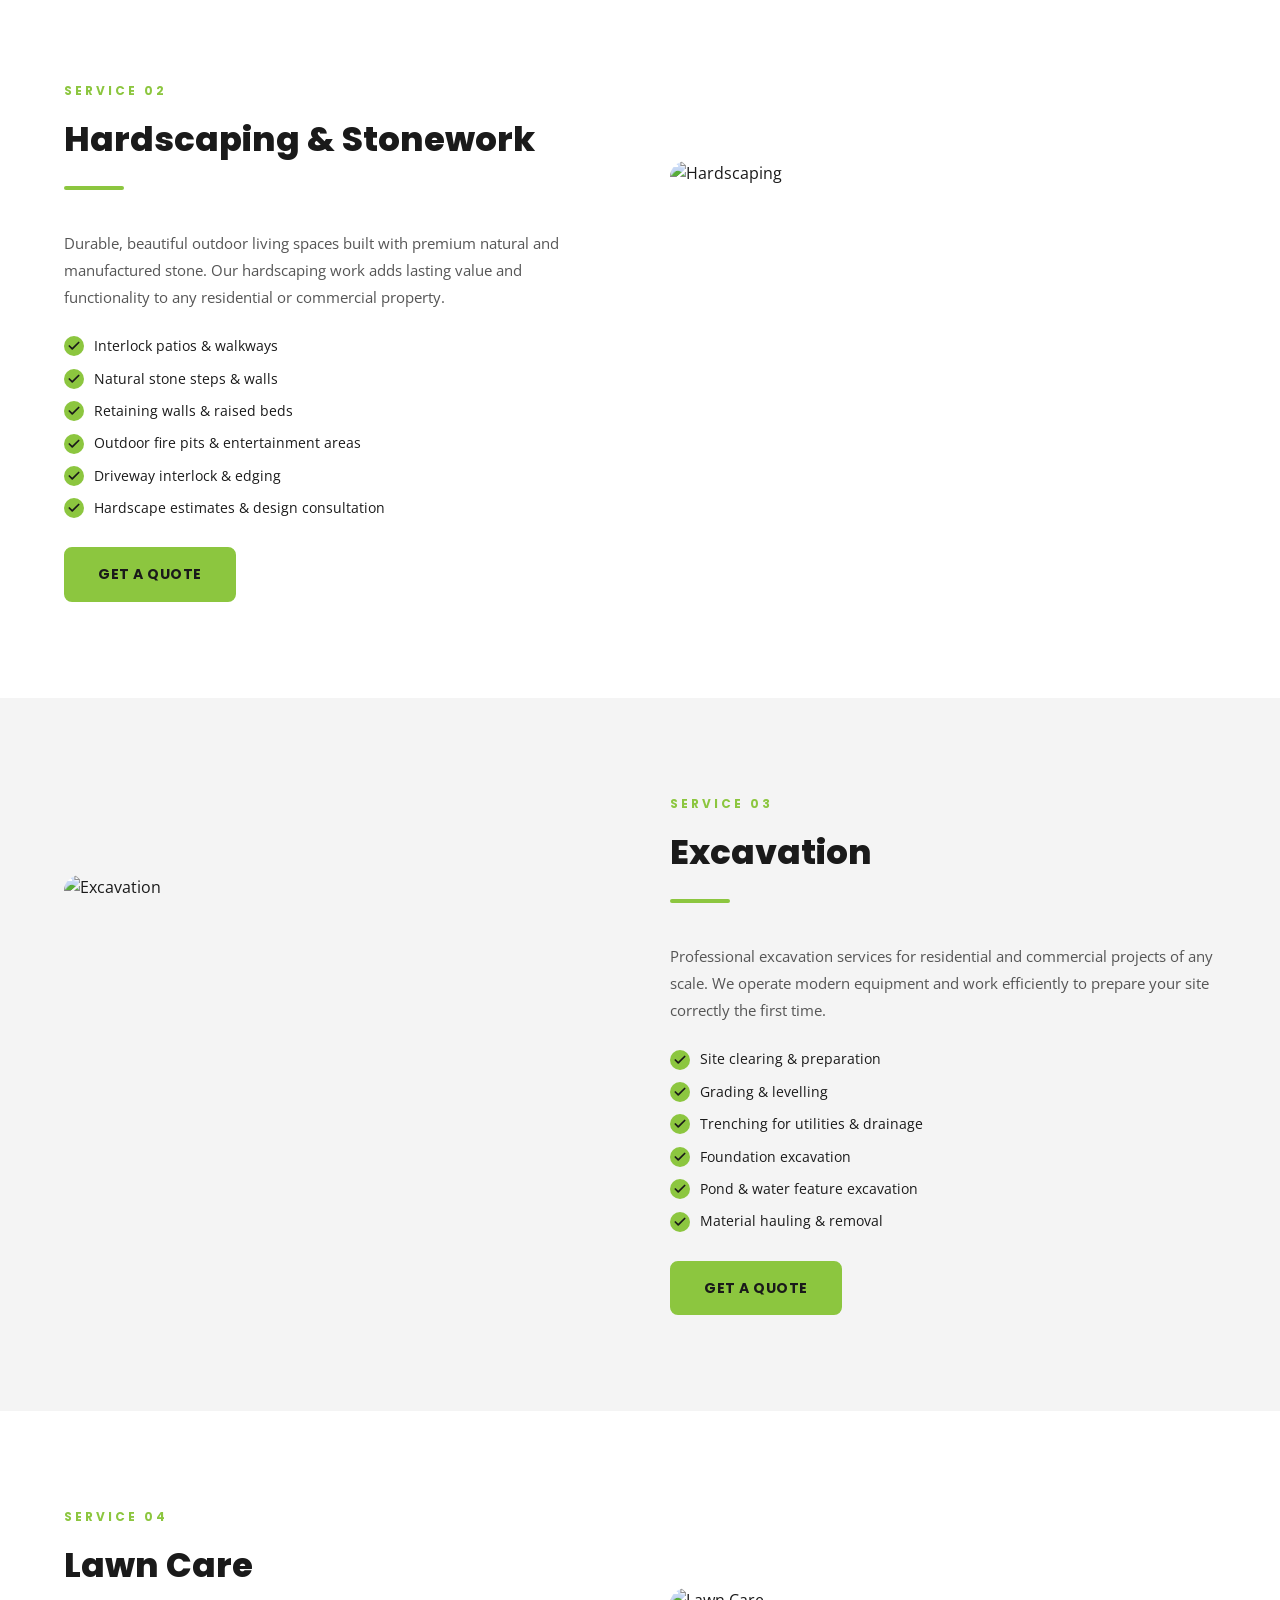
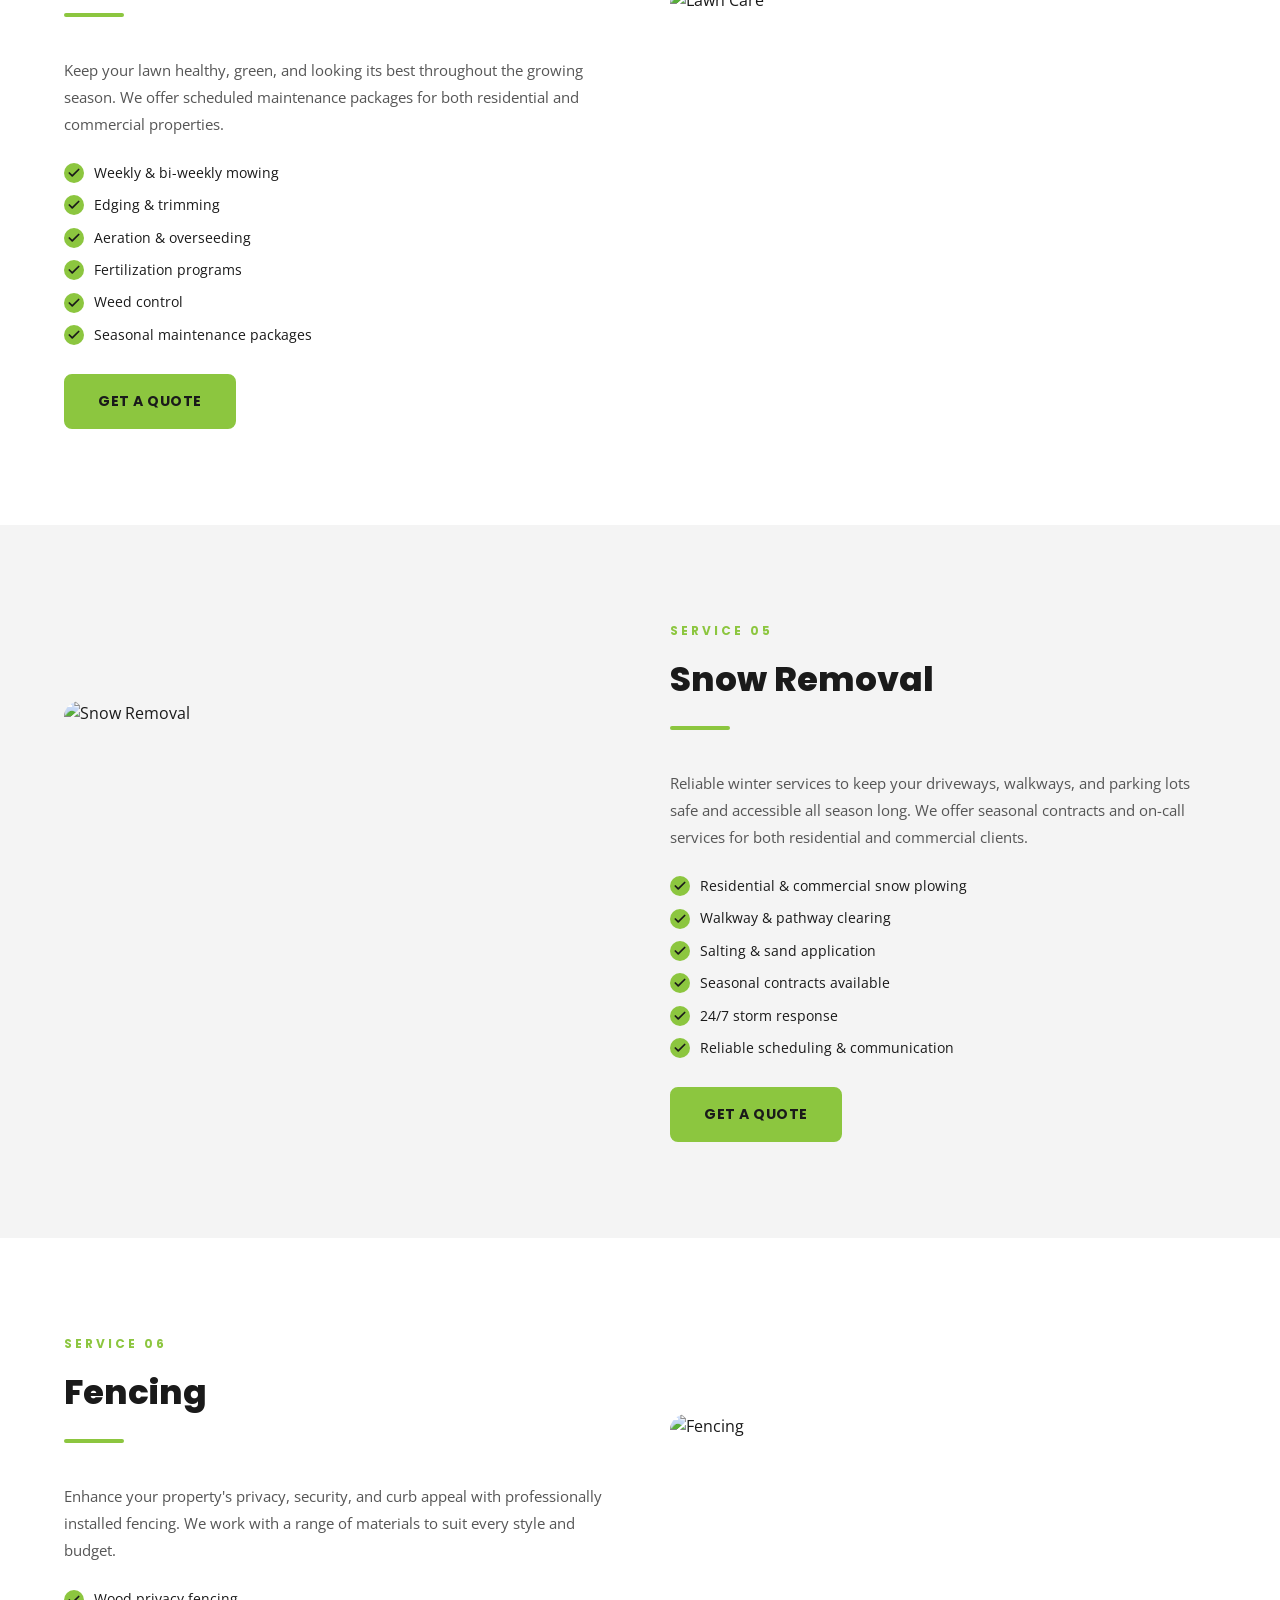
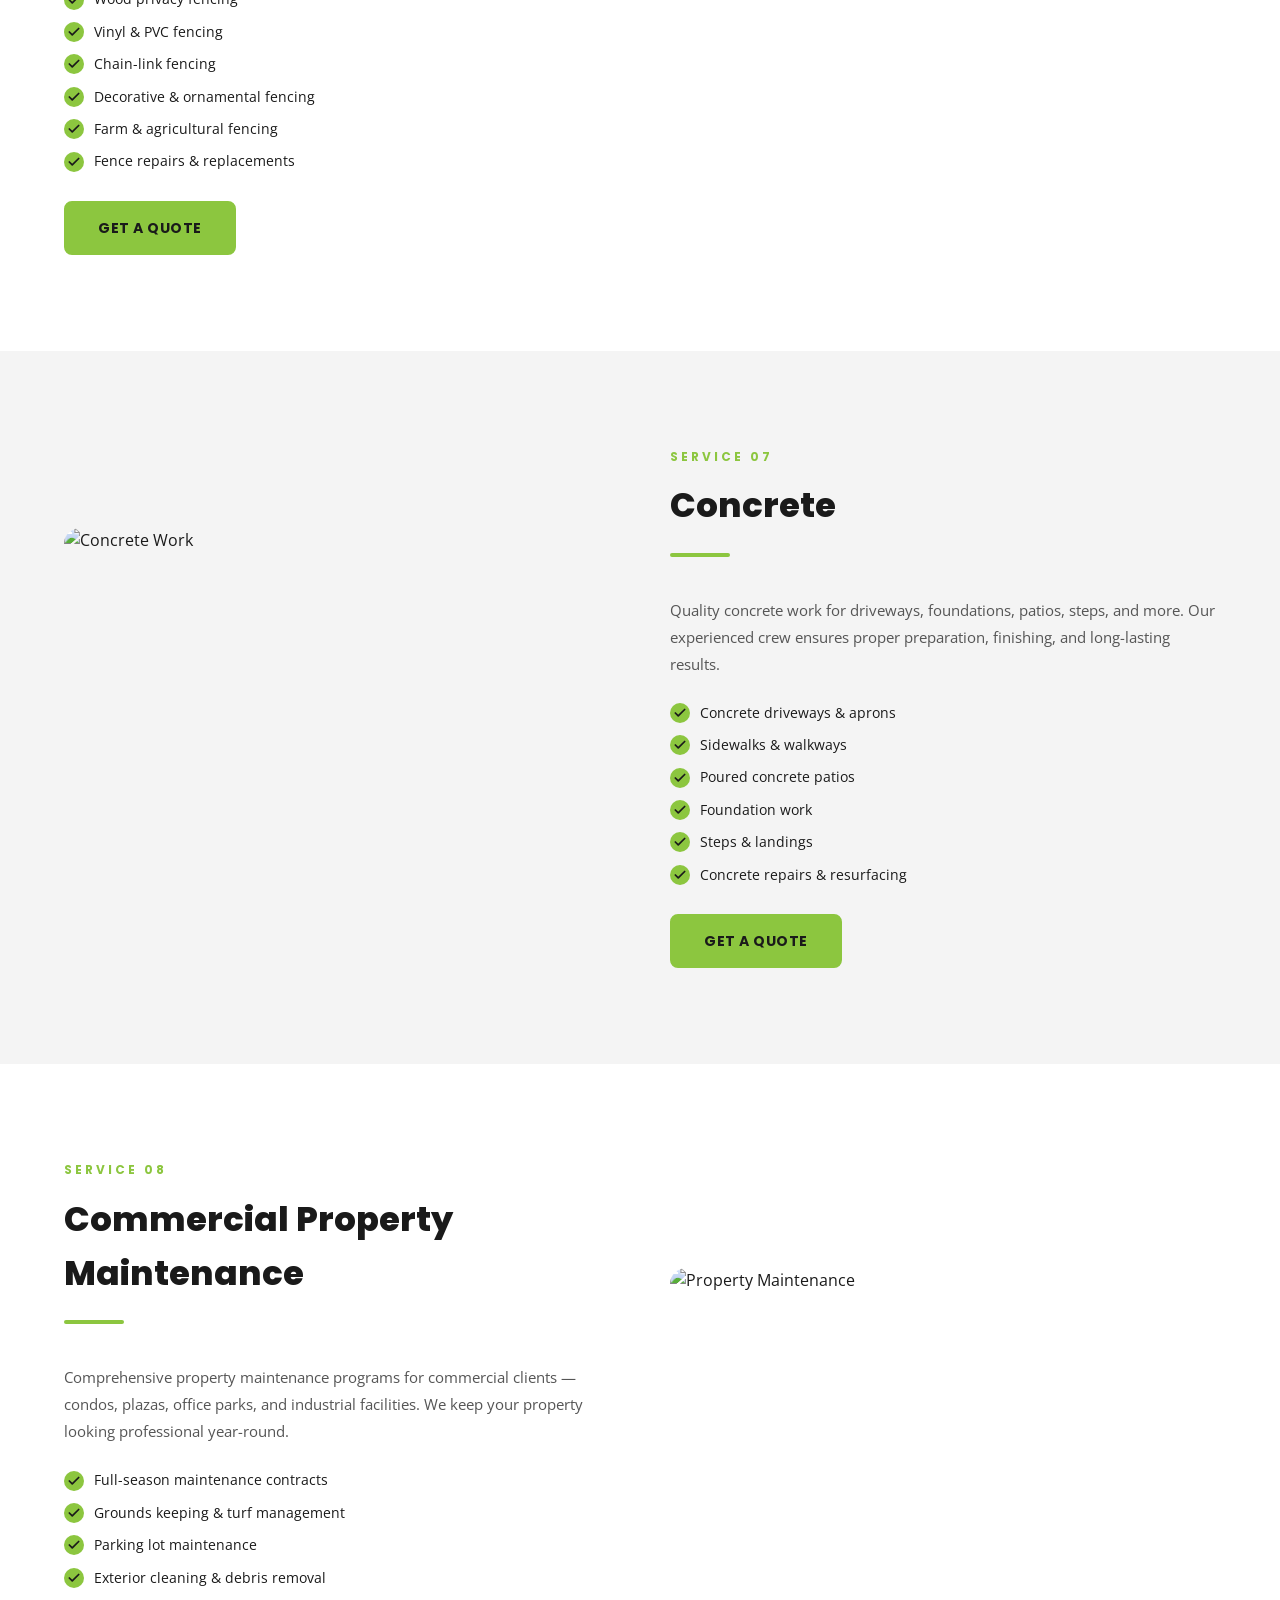
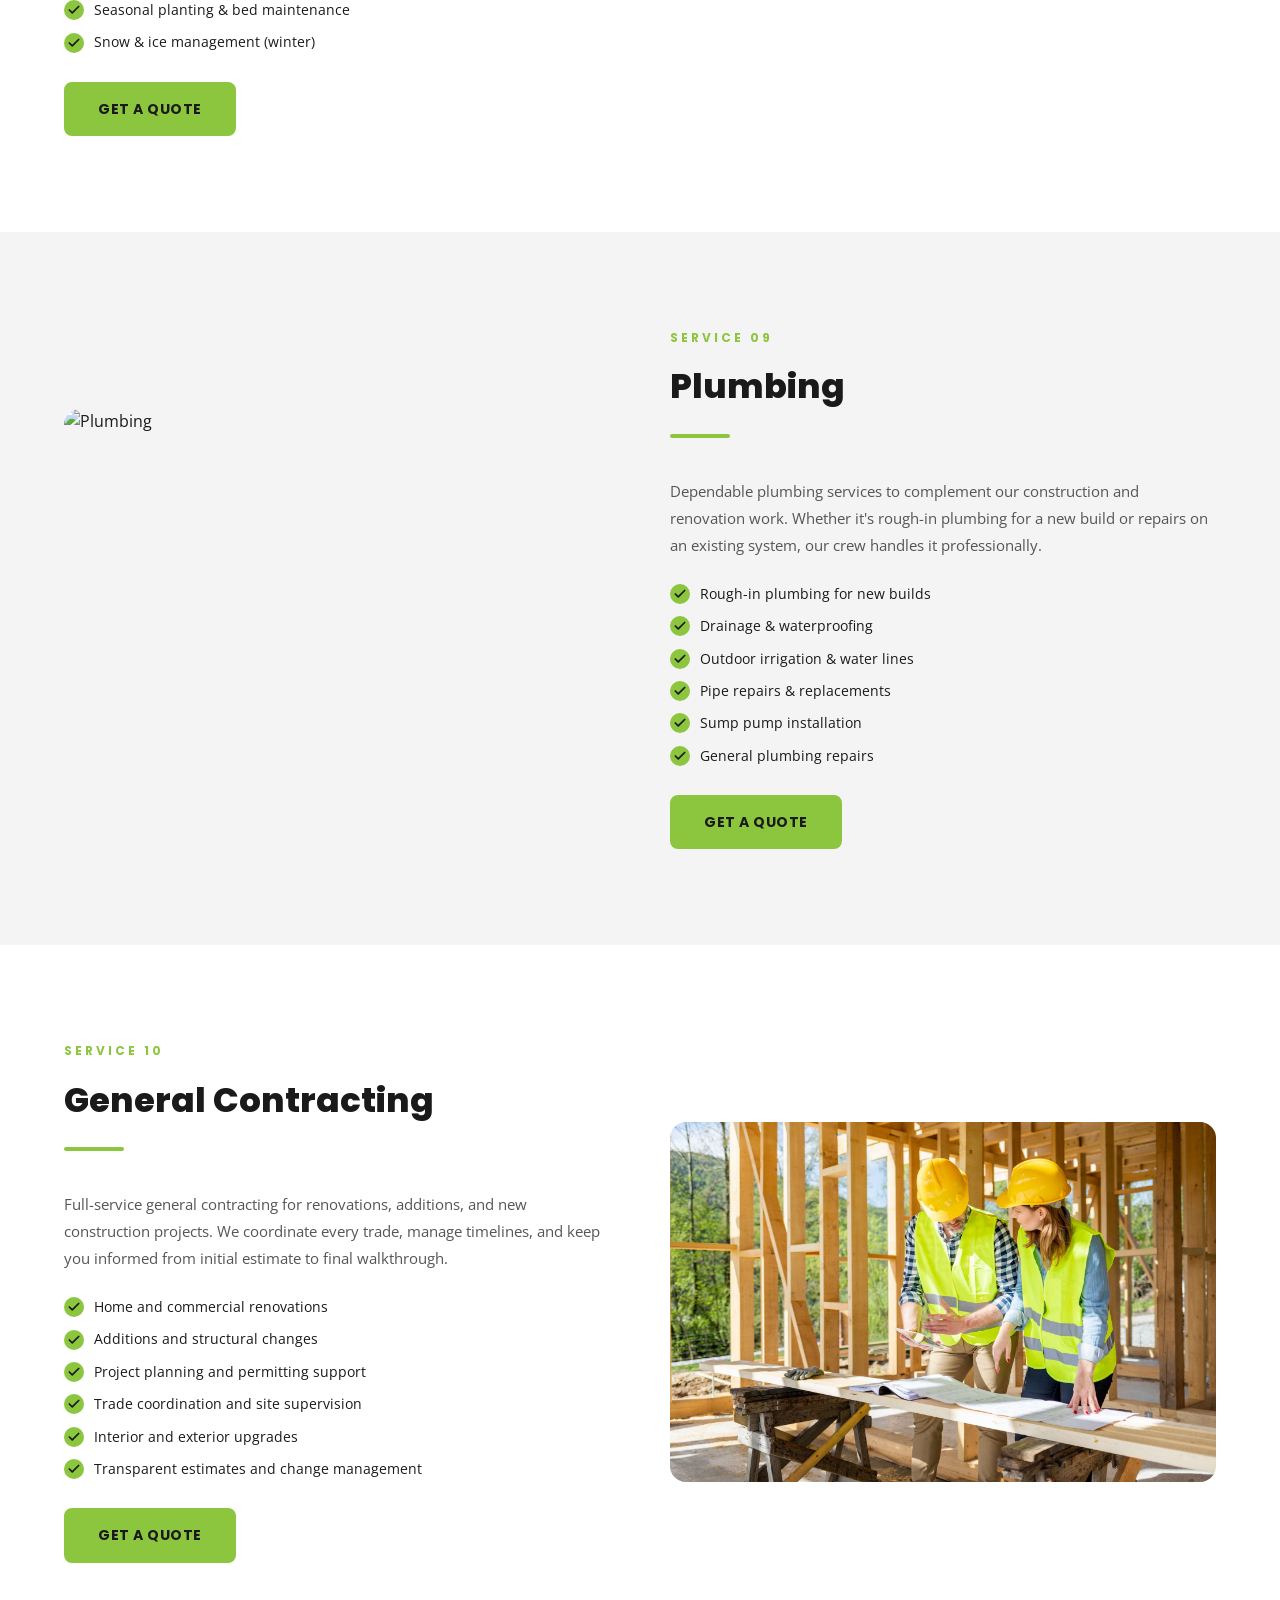
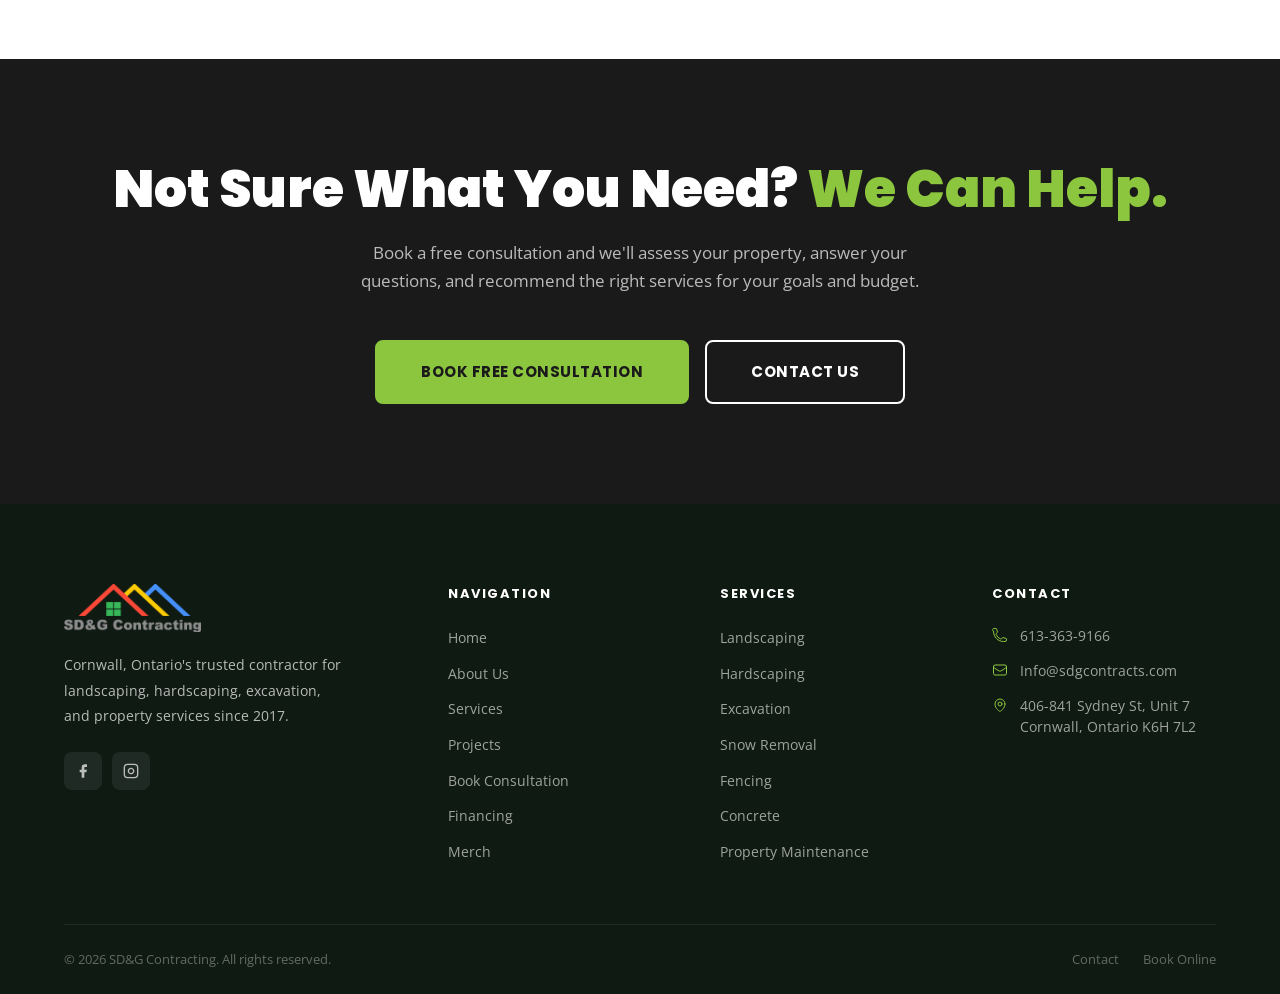
==== commit 935e7ad5: "Upload full SD&G Contracting website project Made-with: Cursor" ====
--- a/services.html
+++ b/services.html
@@ -299,7 +299,7 @@
   <div class="container">
     <div class="service-row reverse">
       <div class="service-row-img fade-up">
-        <img src="brand_assets/gc.jpeg" alt="General Contracting" loading="lazy" />
+        <img src="brand_assets/gc.jpg" alt="General Contracting" loading="lazy" />
       </div>
       <div class="service-row-content fade-up">
         <span class="section-label">Service 10</span>
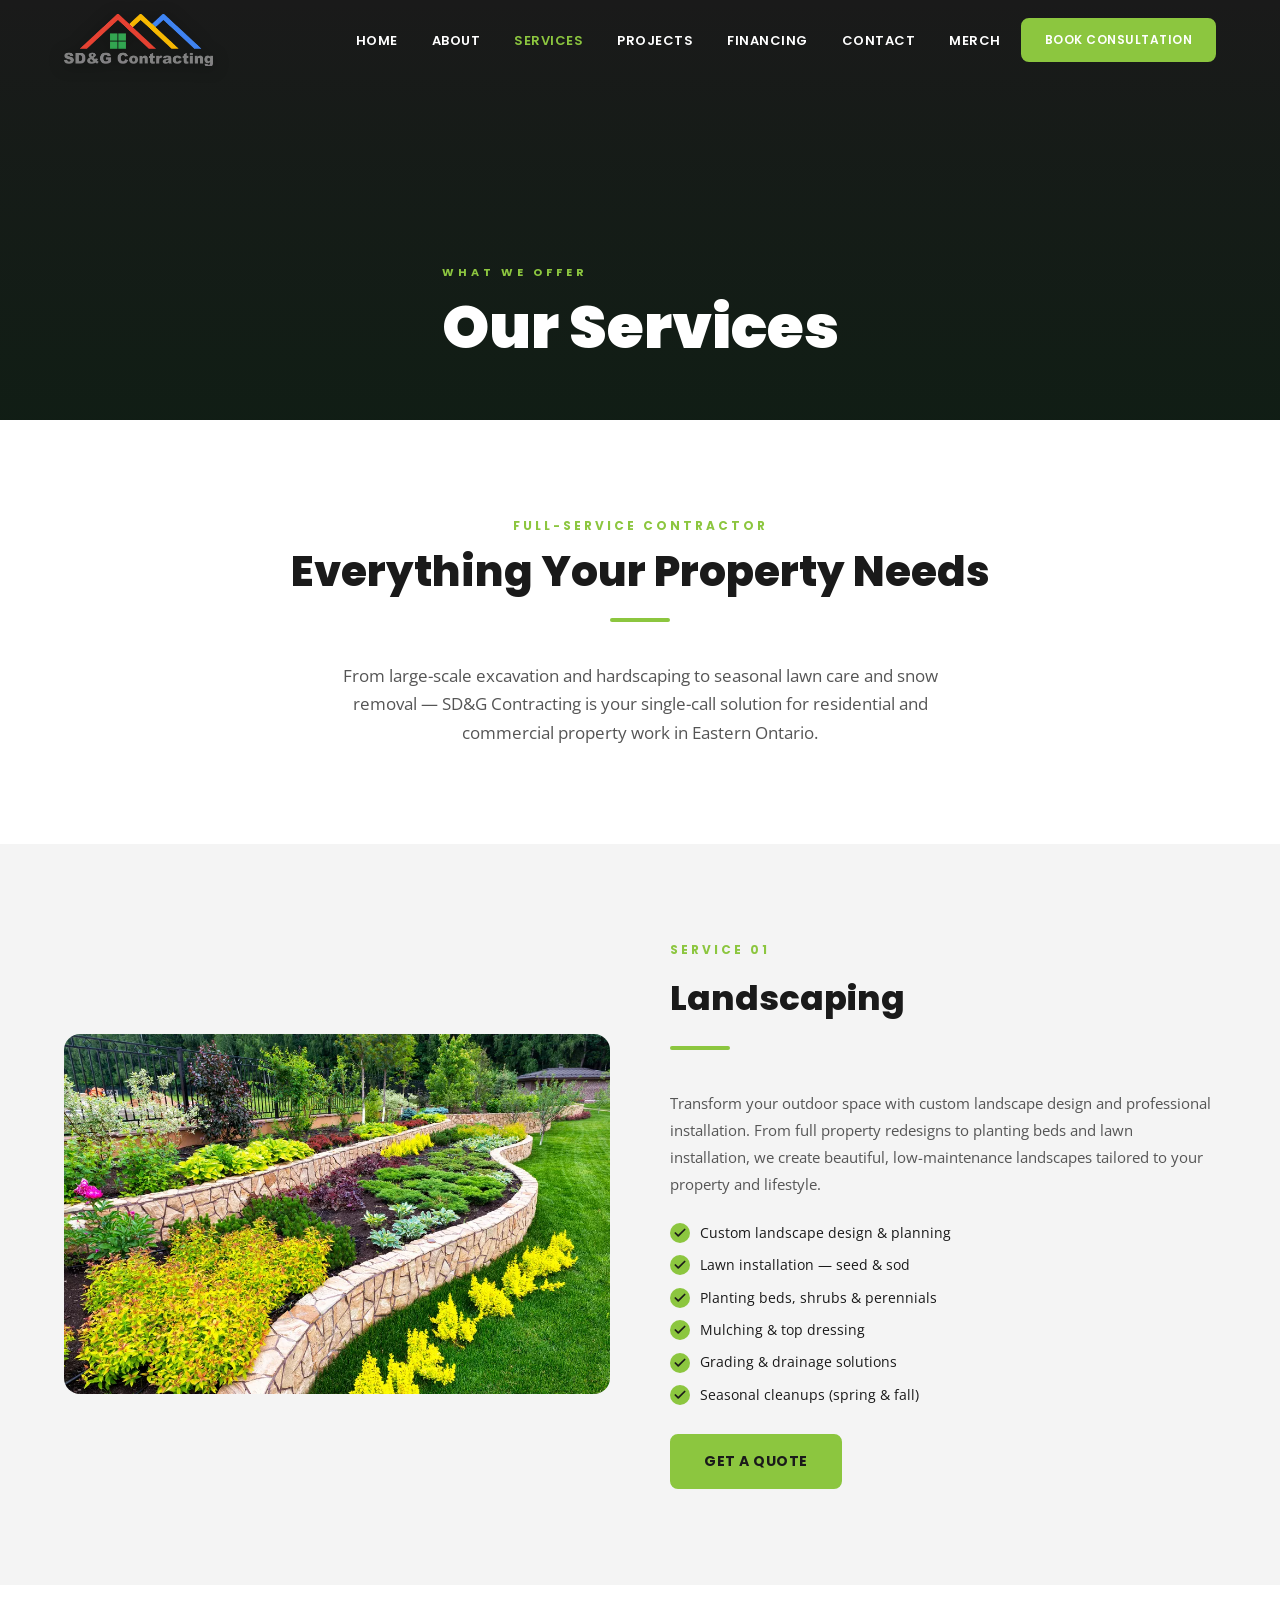
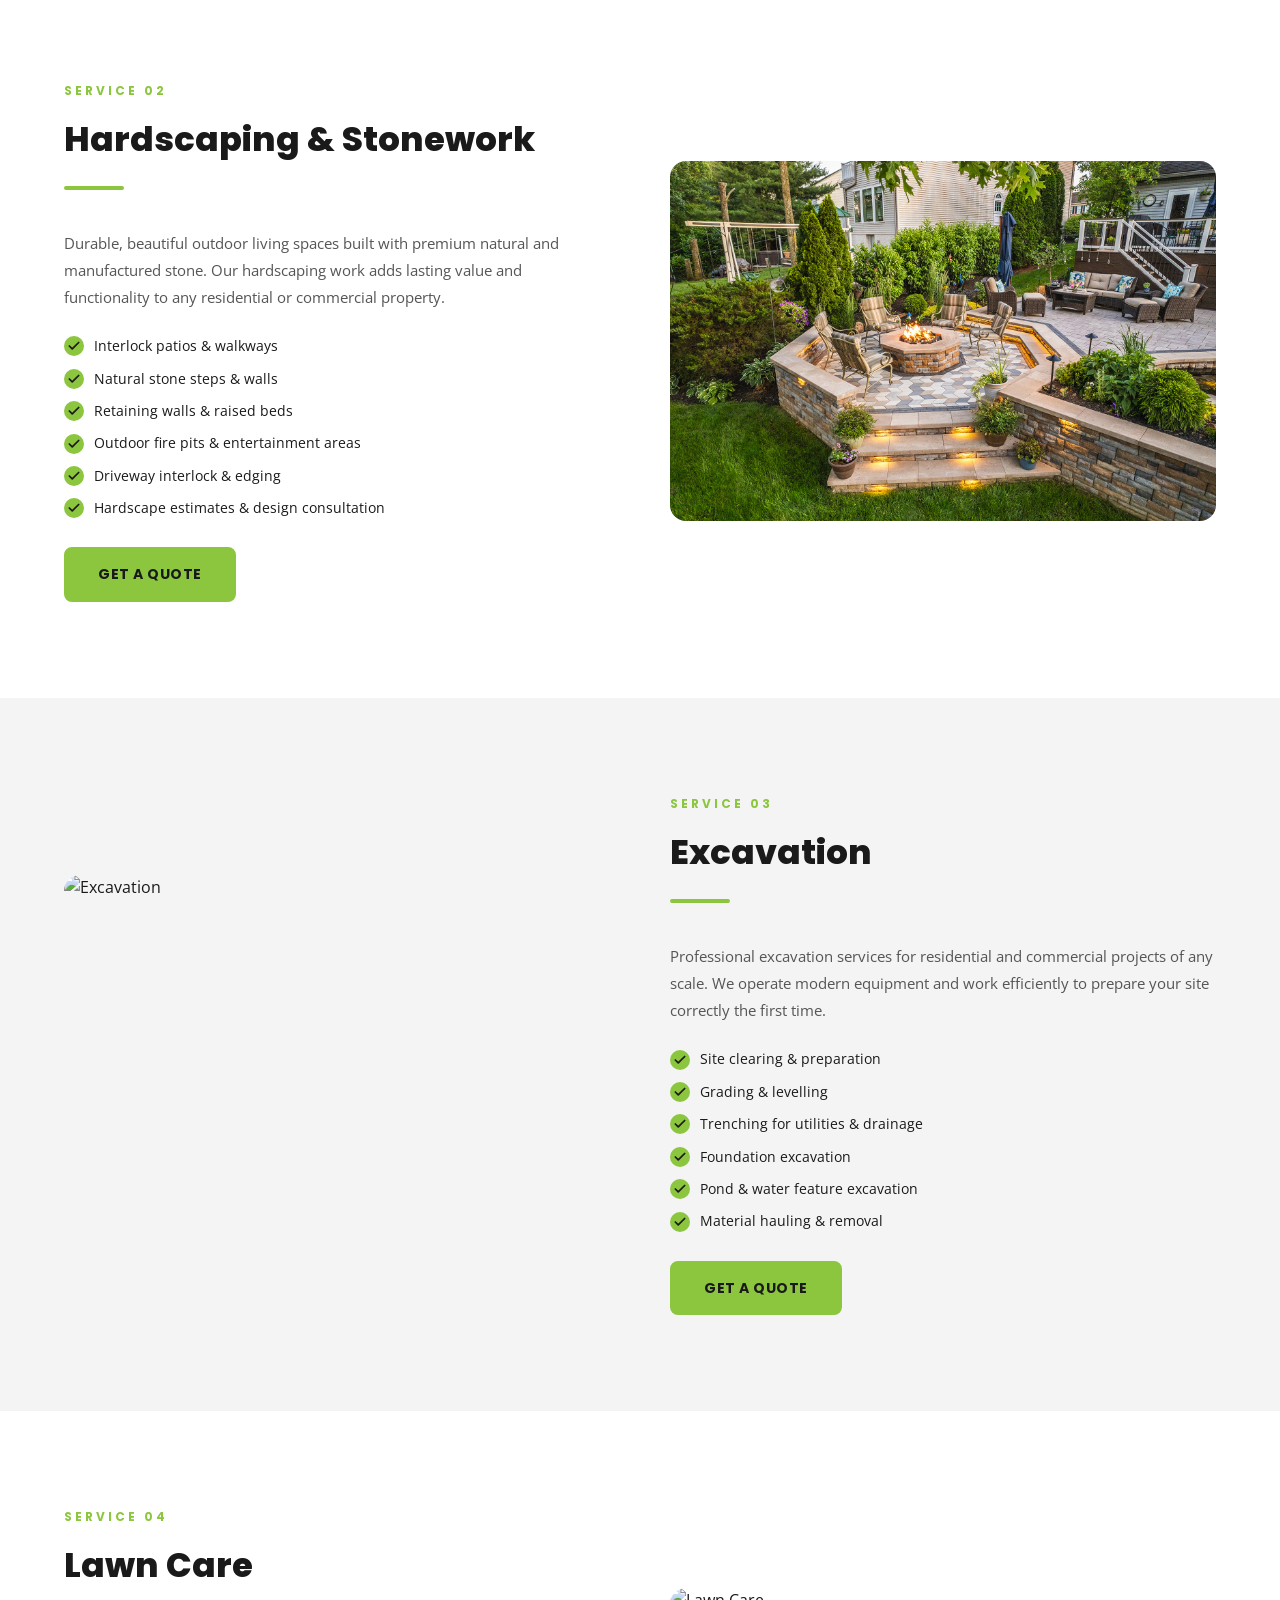
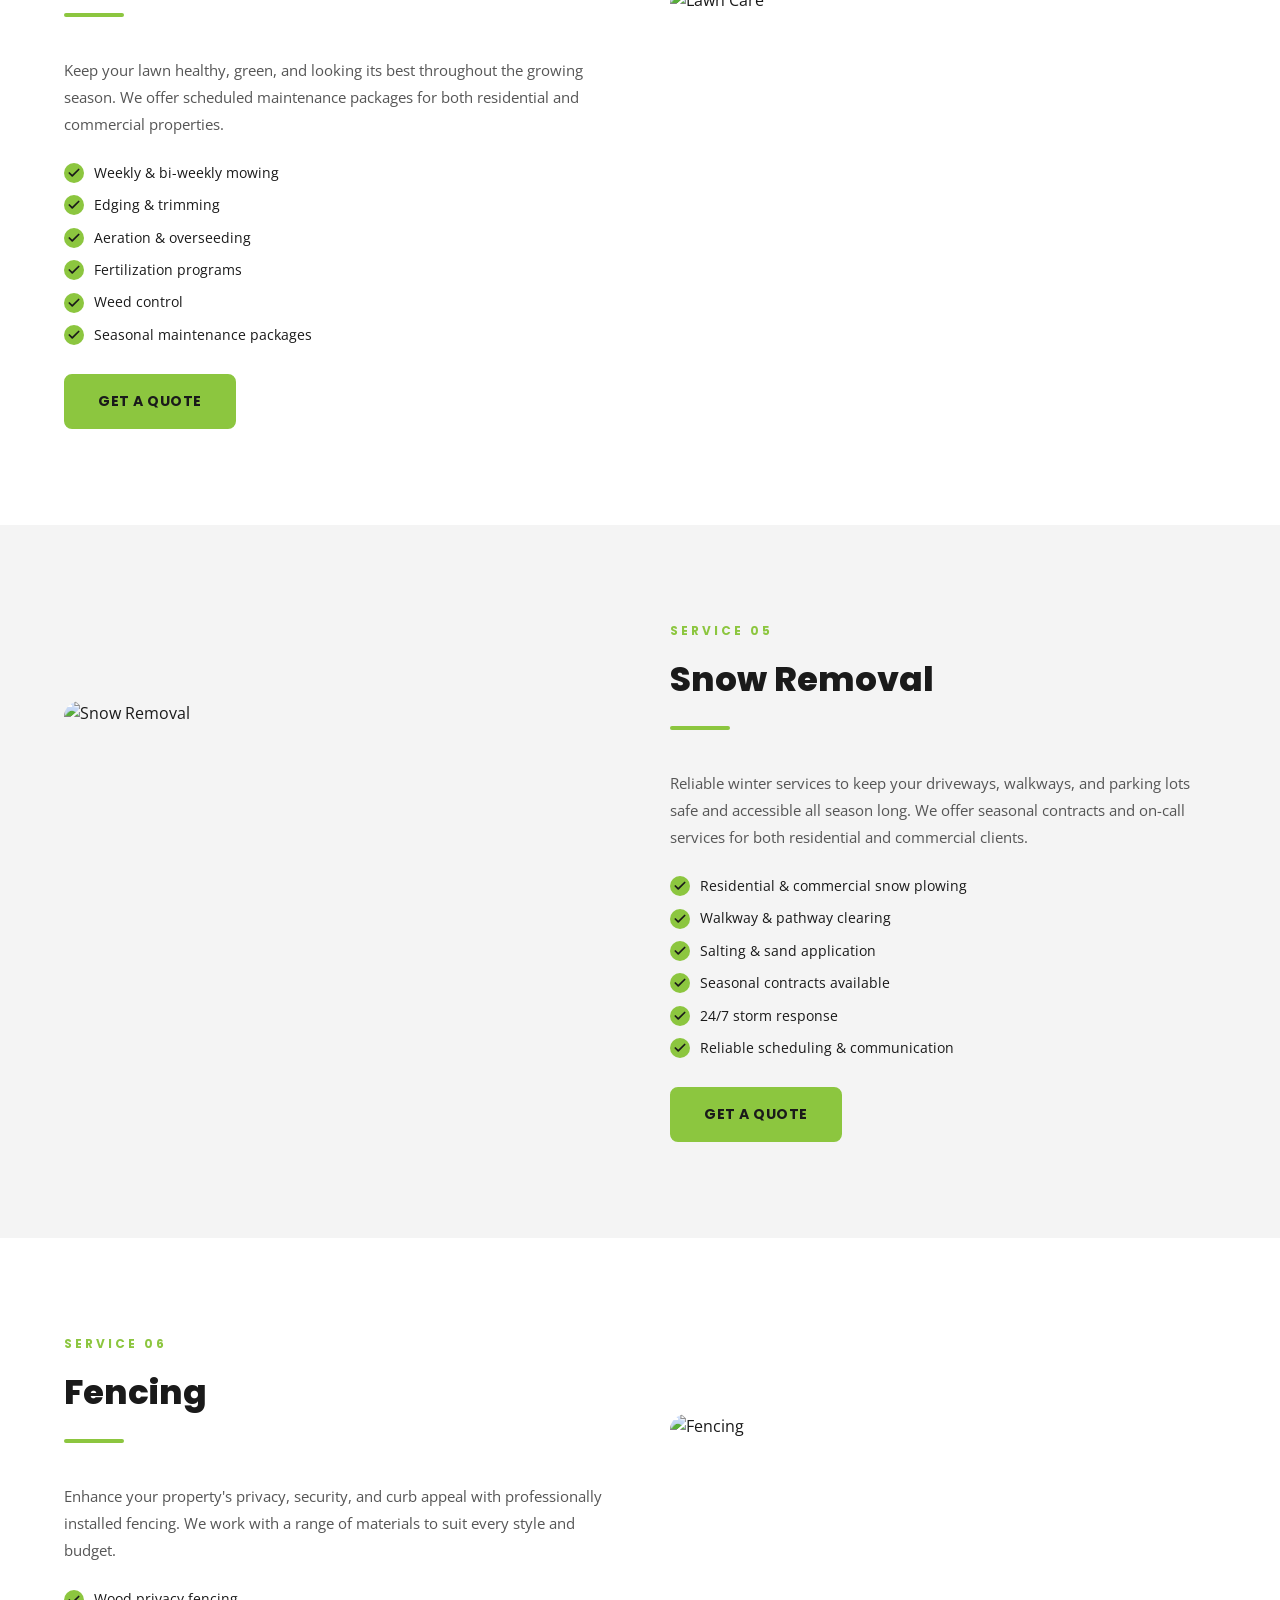
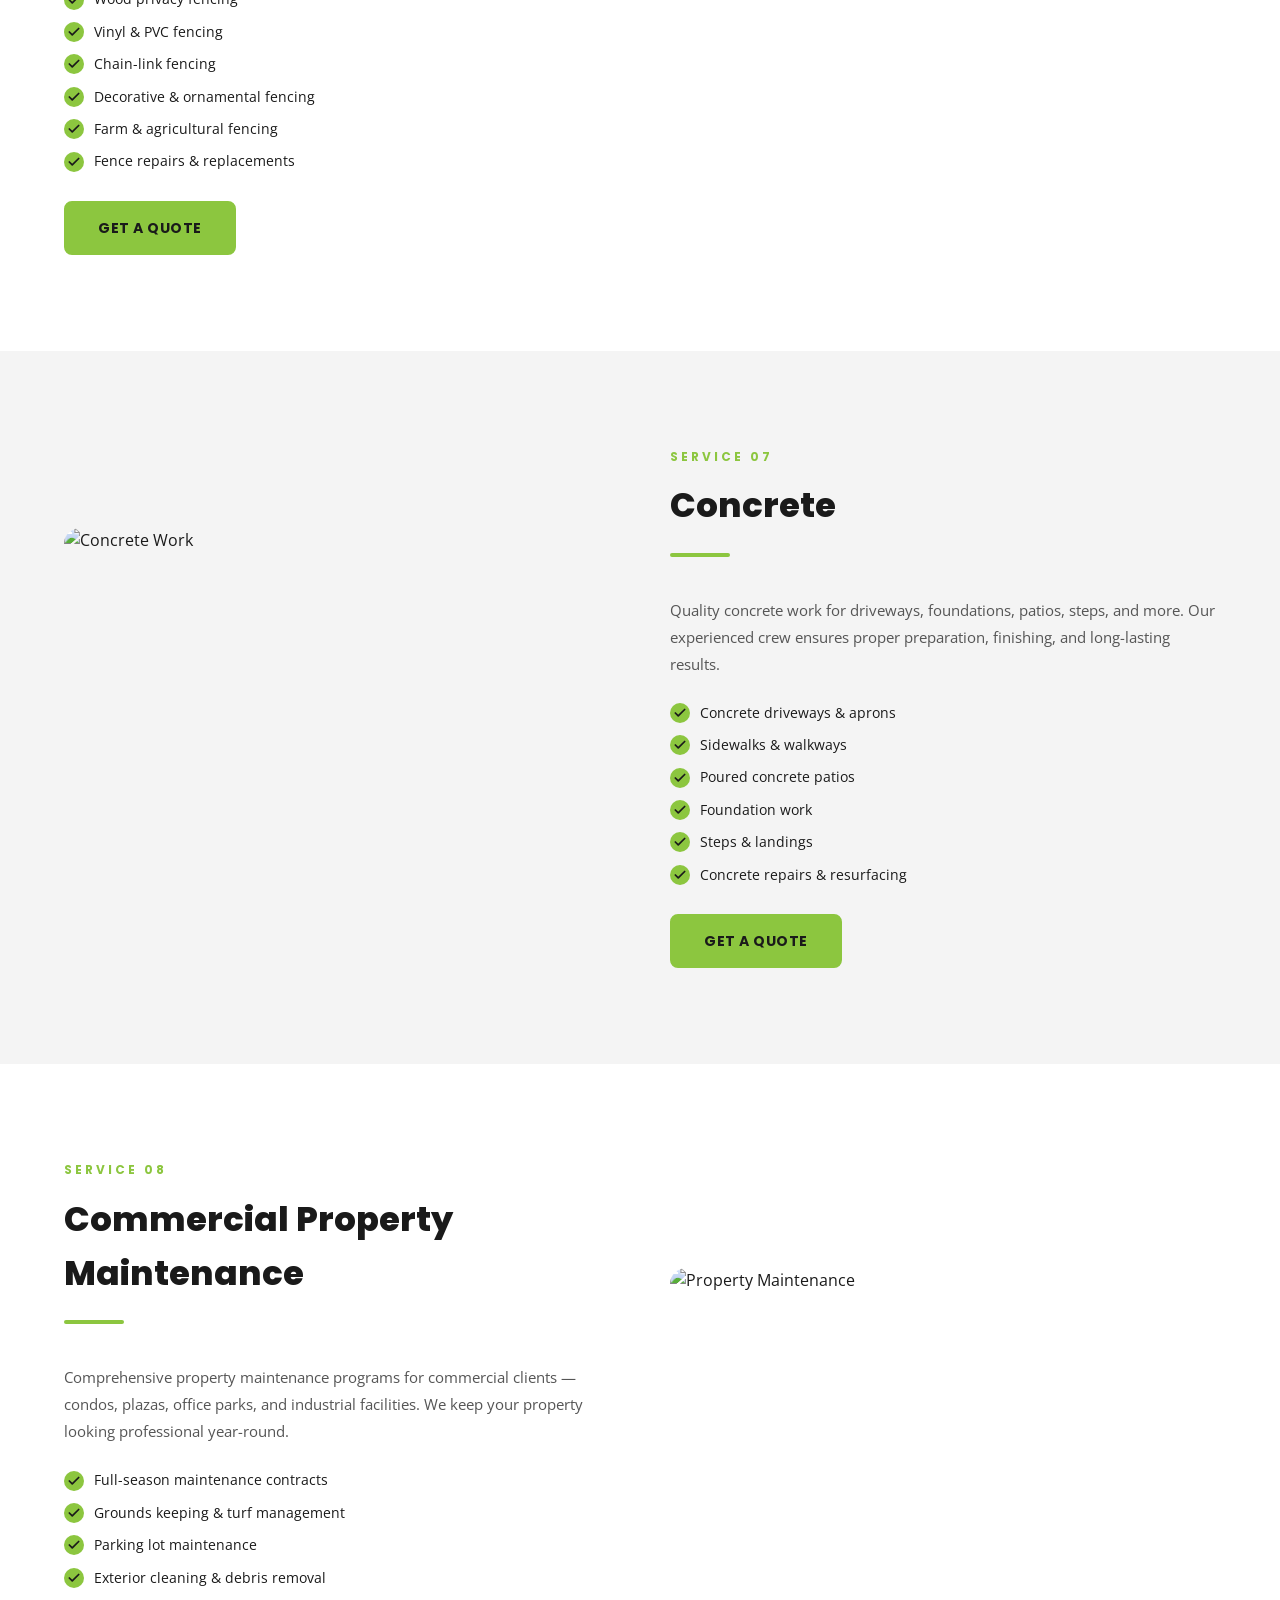
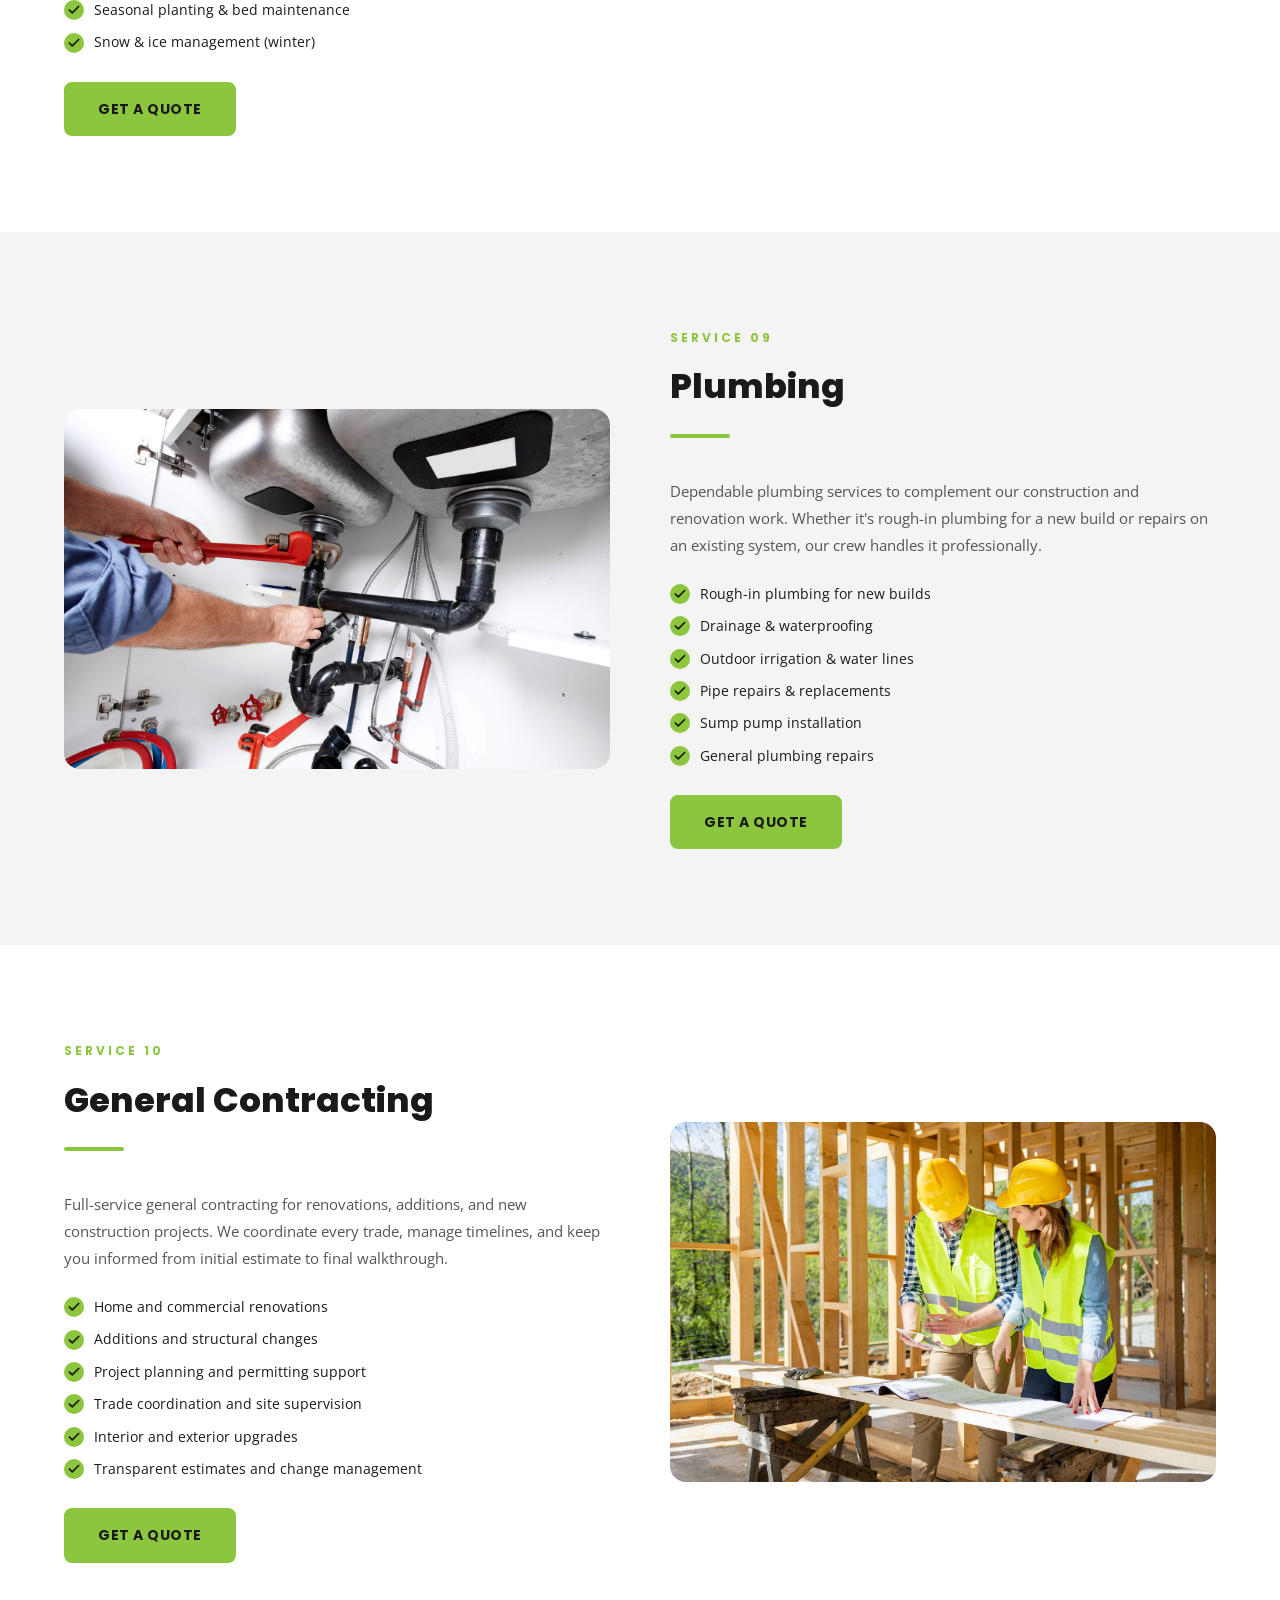
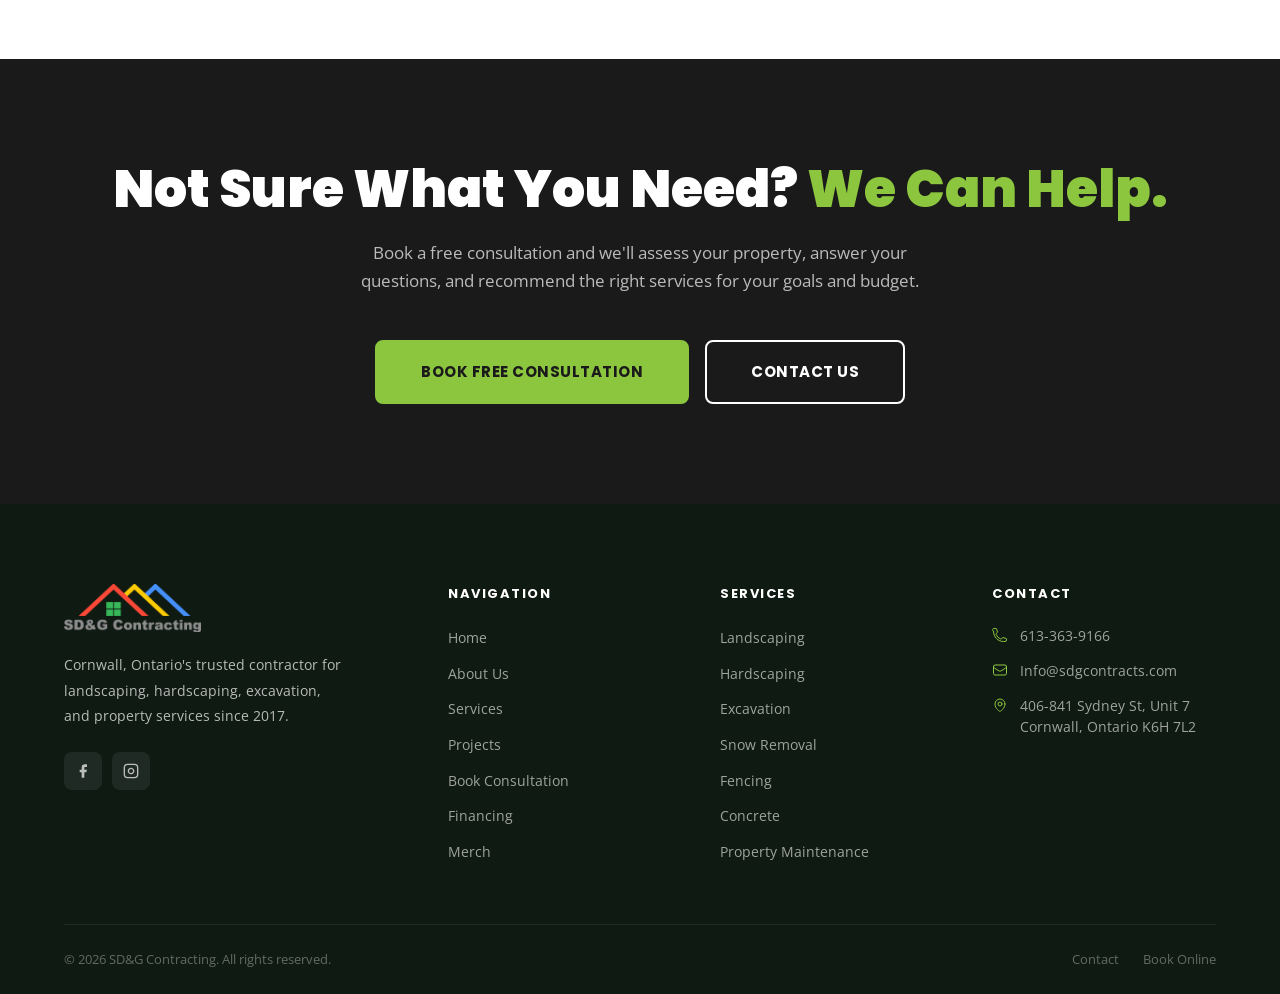
==== commit 46afe8c7: "Use hardscaping.jpg for hardscaping sections Made-with: Cursor" ====
--- a/services.html
+++ b/services.html
@@ -91,7 +91,7 @@
   <div class="container">
     <div class="service-row reverse">
       <div class="service-row-img fade-up">
-        <img src="https://images.unsplash.com/photo-1600585154340-be6161a56a0c?w=900&q=80" alt="Hardscaping" loading="lazy" />
+        <img src="brand_assets/hardscaping.jpg" alt="Hardscaping" loading="lazy" />
       </div>
       <div class="service-row-content fade-up">
         <span class="section-label">Service 02</span>
@@ -273,7 +273,7 @@
   <div class="container">
     <div class="service-row">
       <div class="service-row-img fade-up">
-        <img src="https://loremflickr.com/900/500/plumbing,pipes,plumber/all?lock=9" alt="Plumbing" loading="lazy" />
+        <img src="brand_assets/plumbing9.jpg" alt="Plumbing" loading="lazy" />
       </div>
       <div class="service-row-content fade-up">
         <span class="section-label">Service 09</span>
